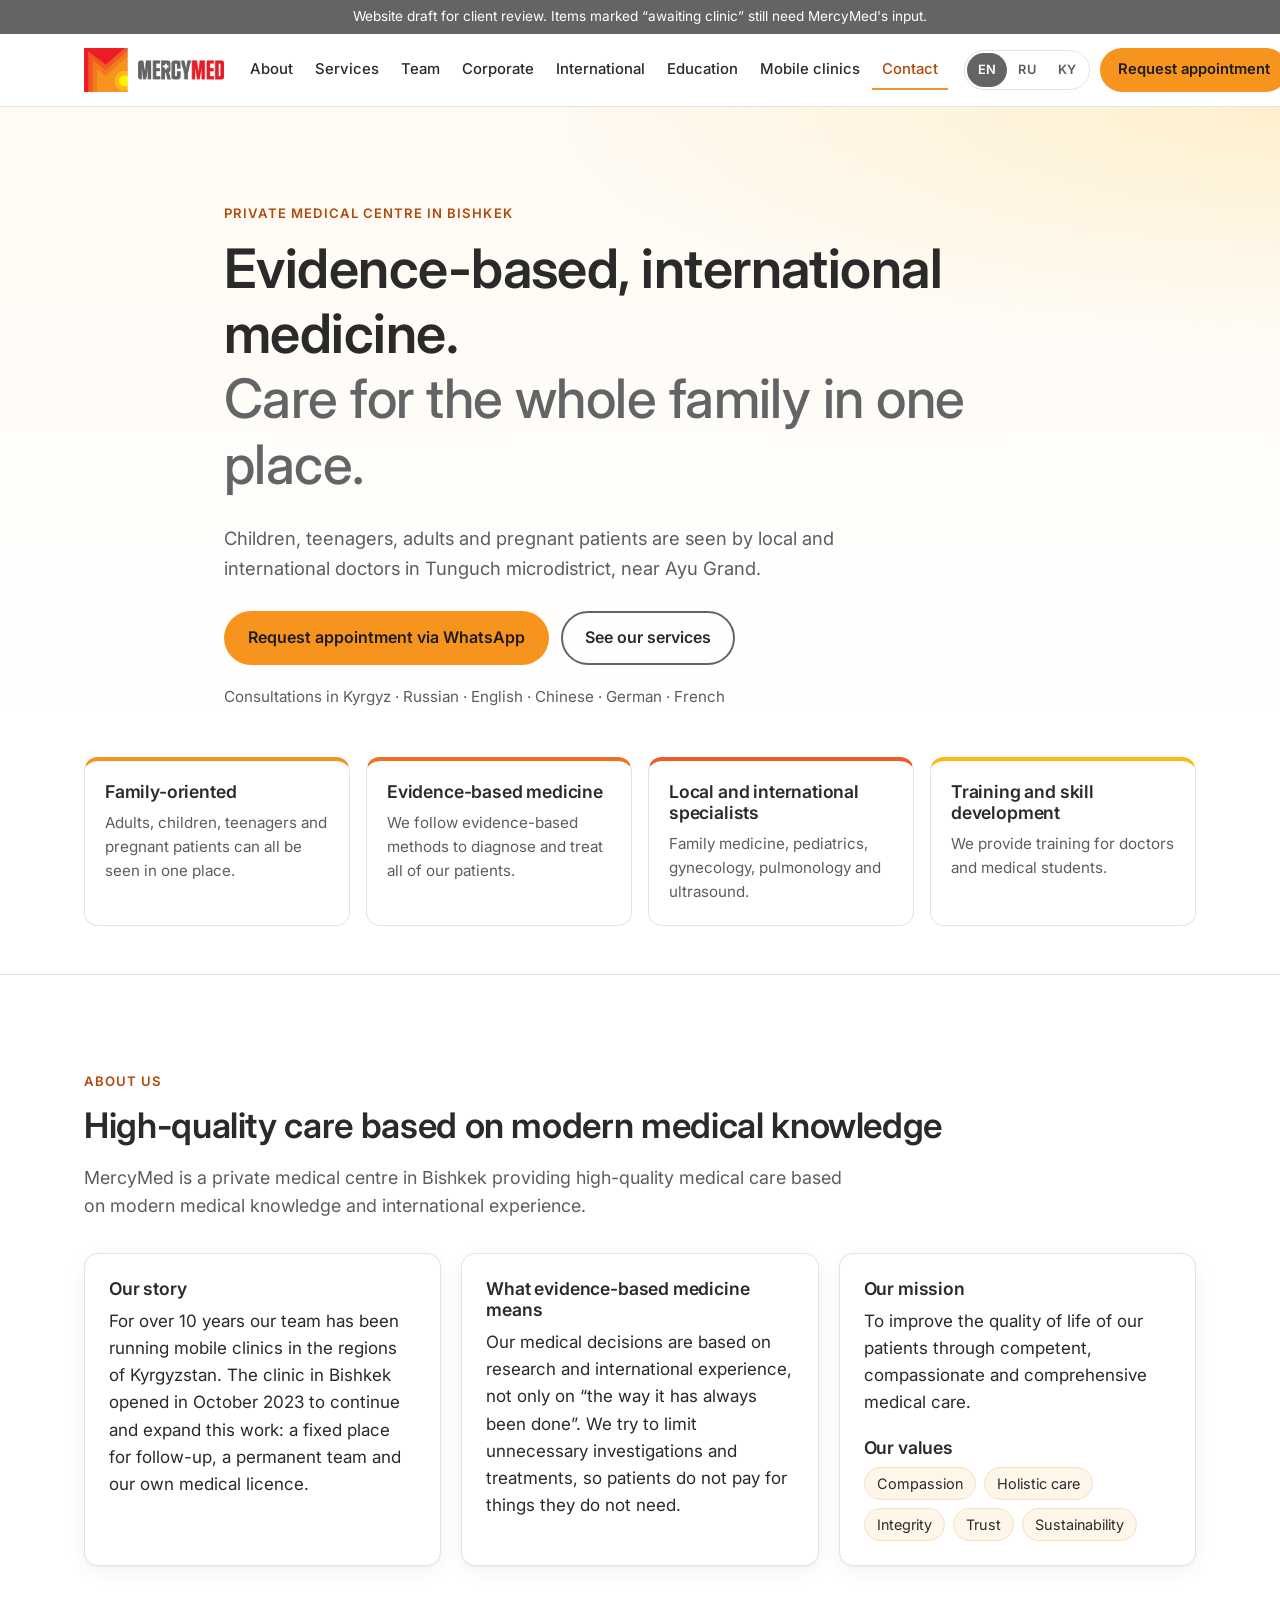
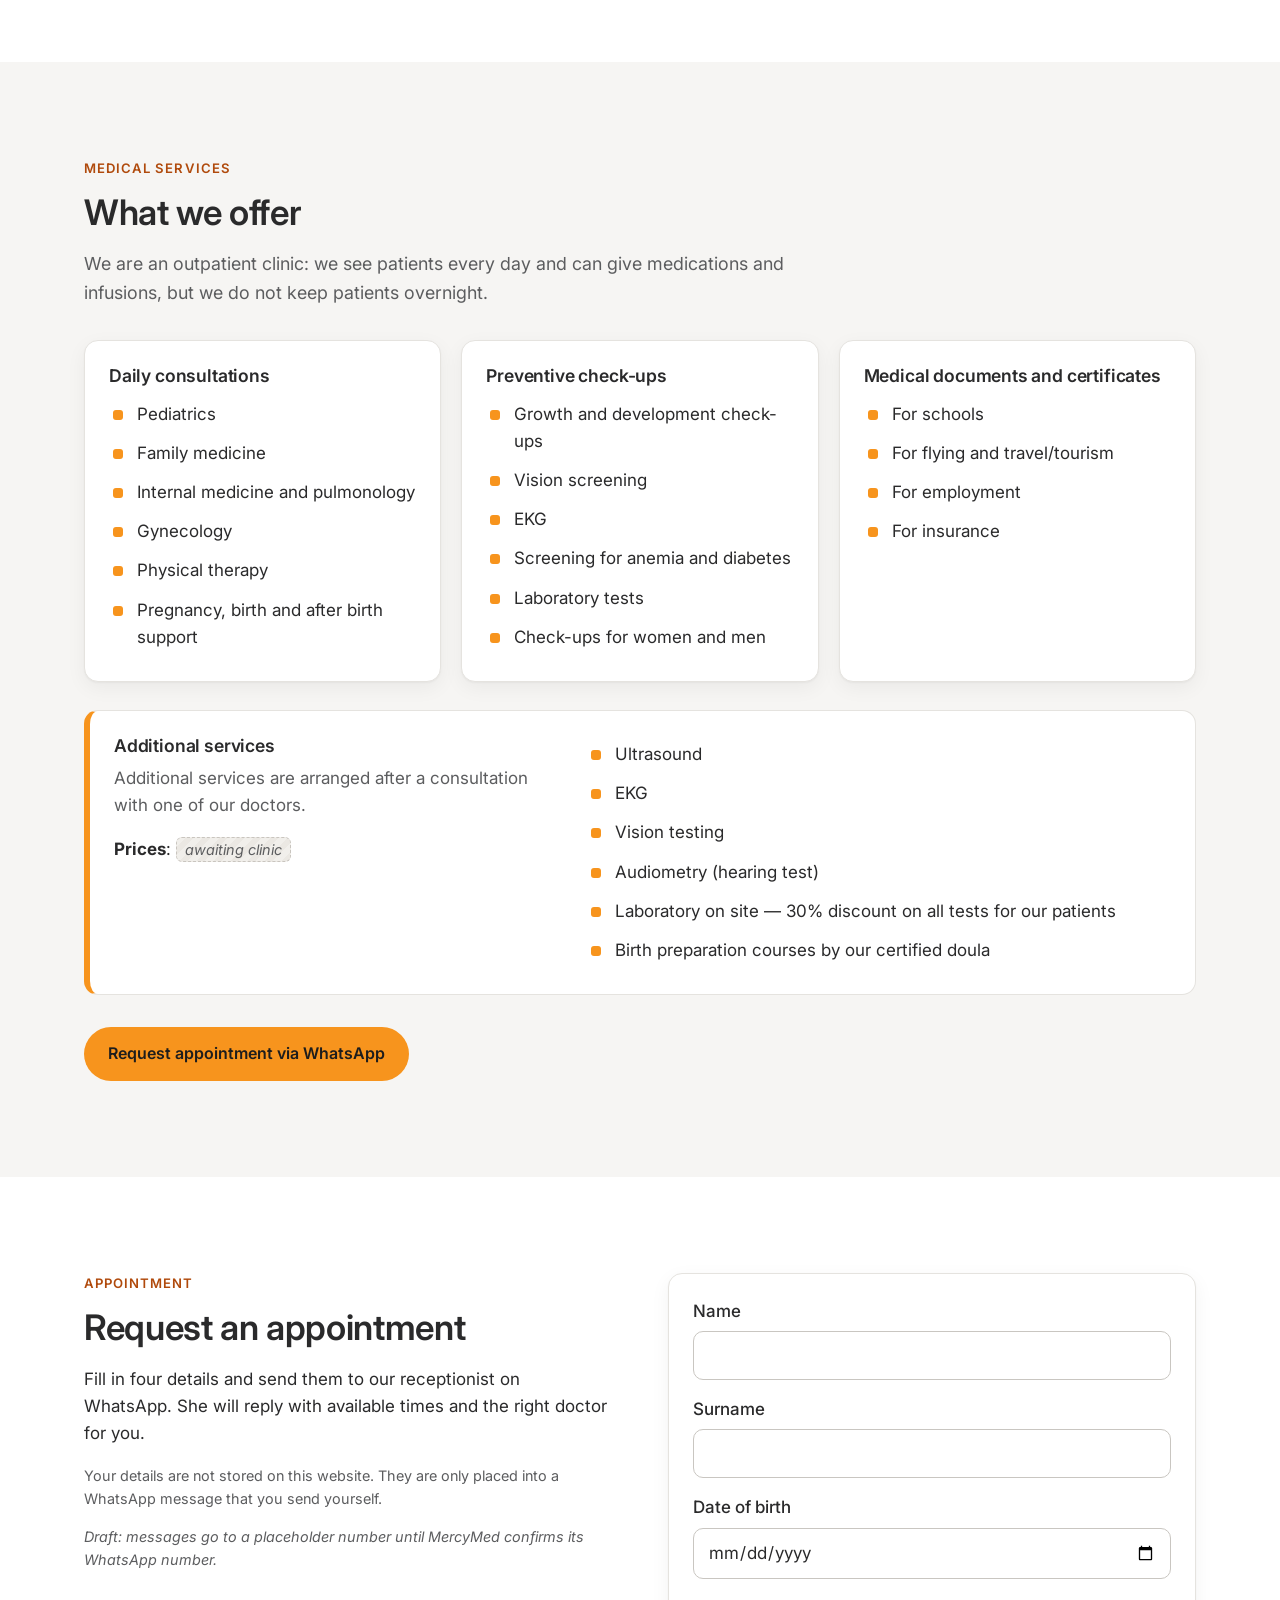
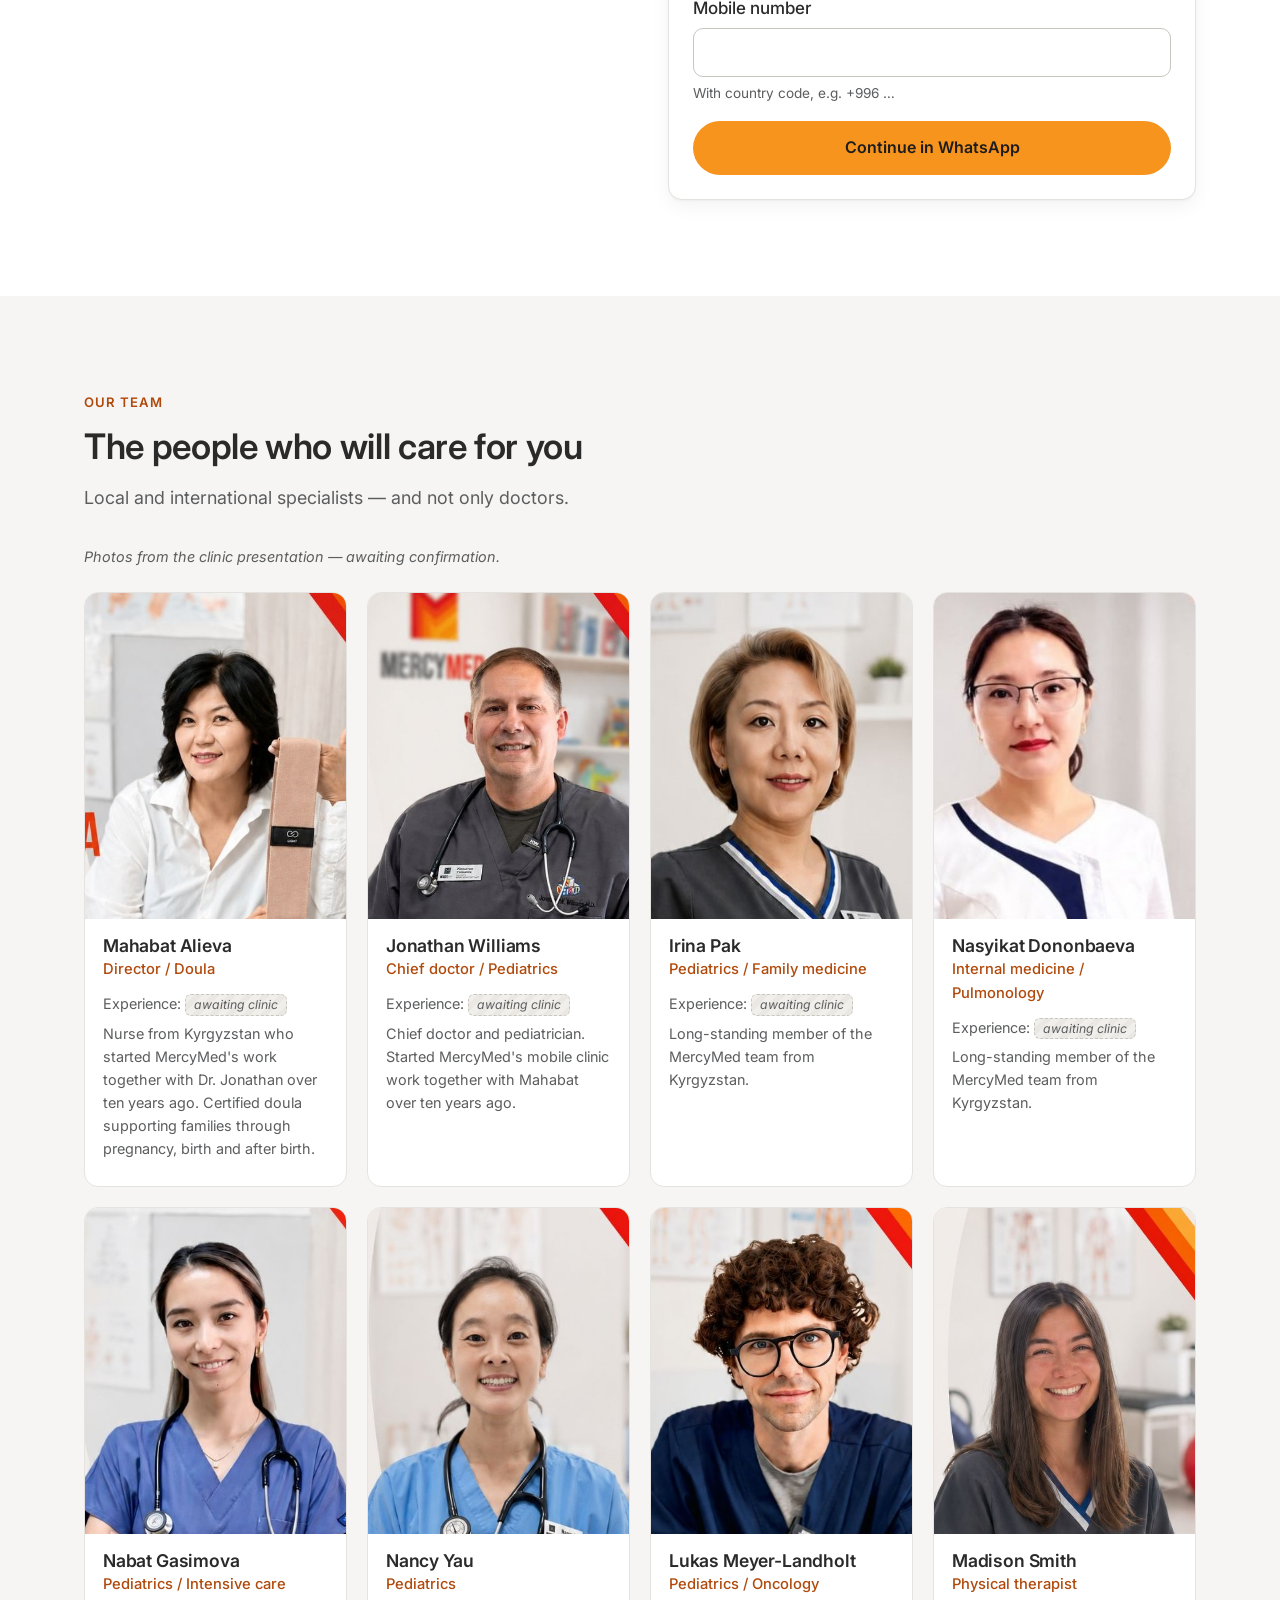
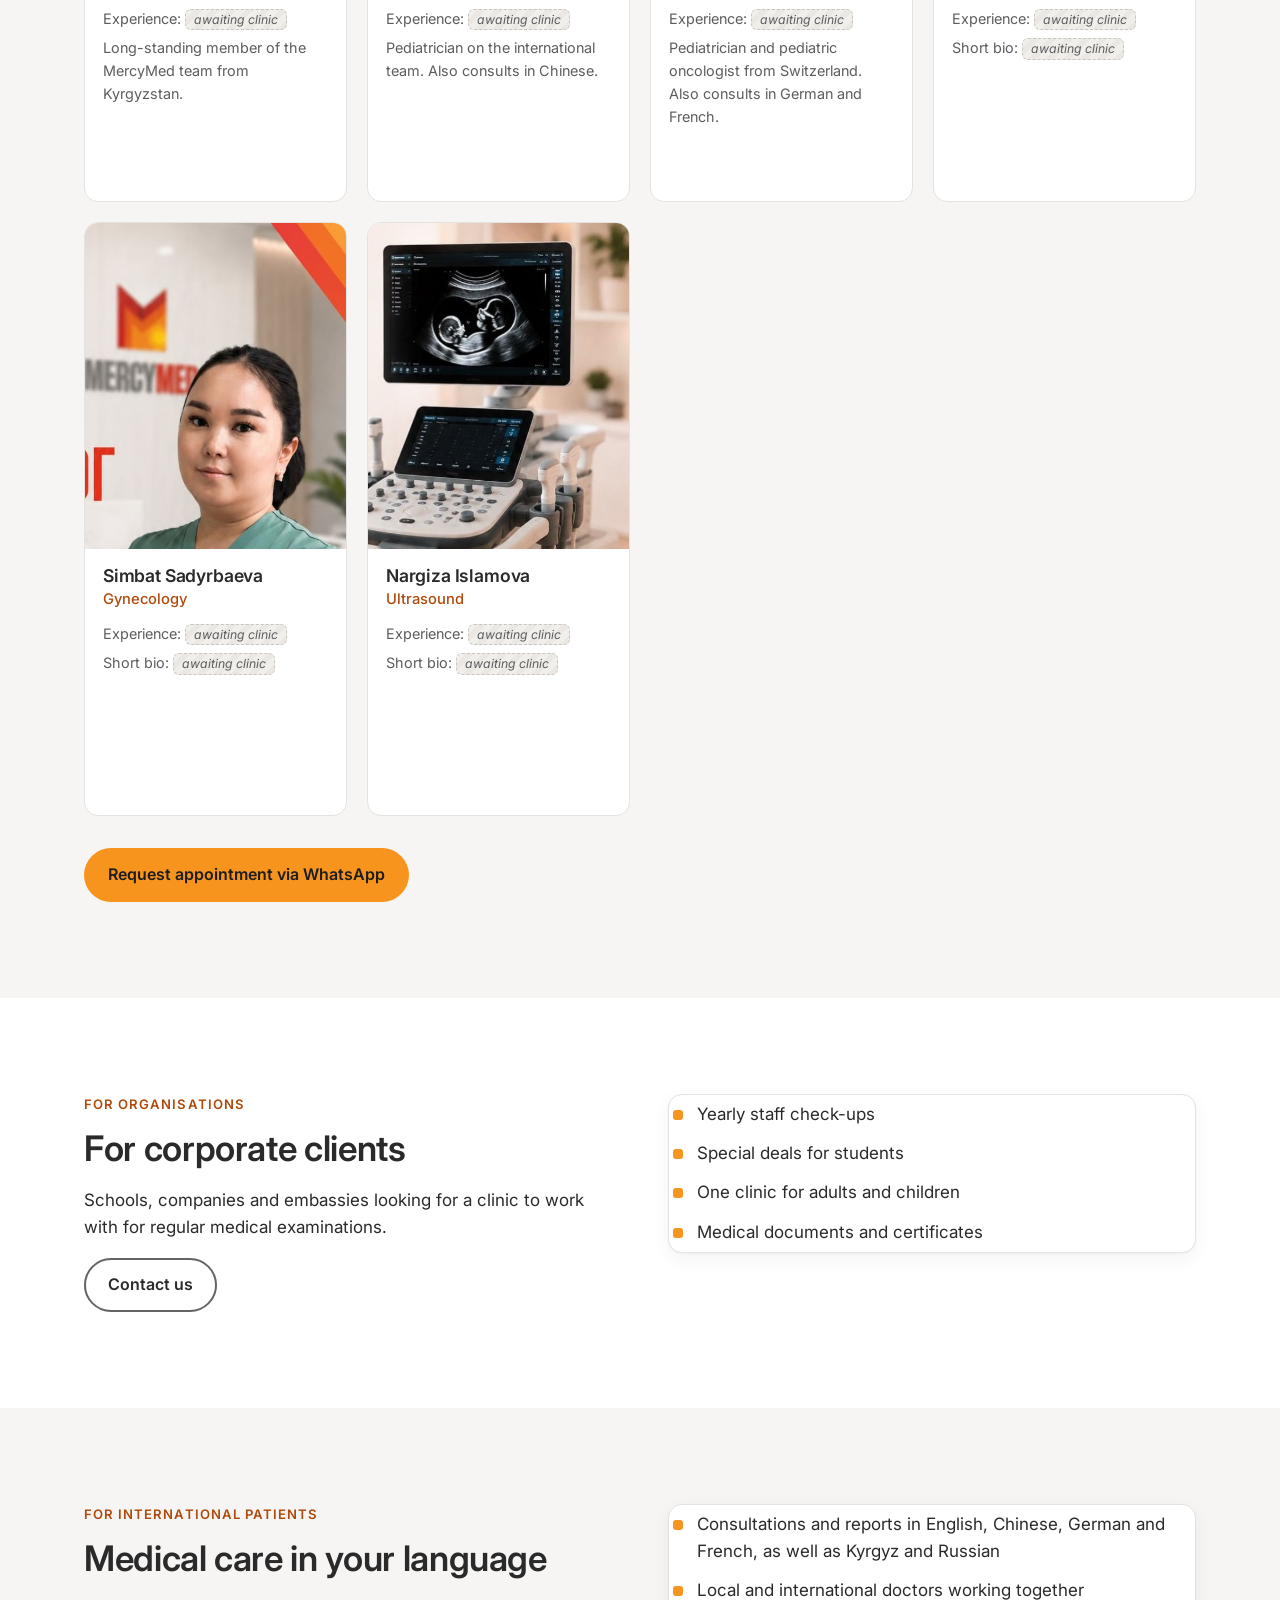
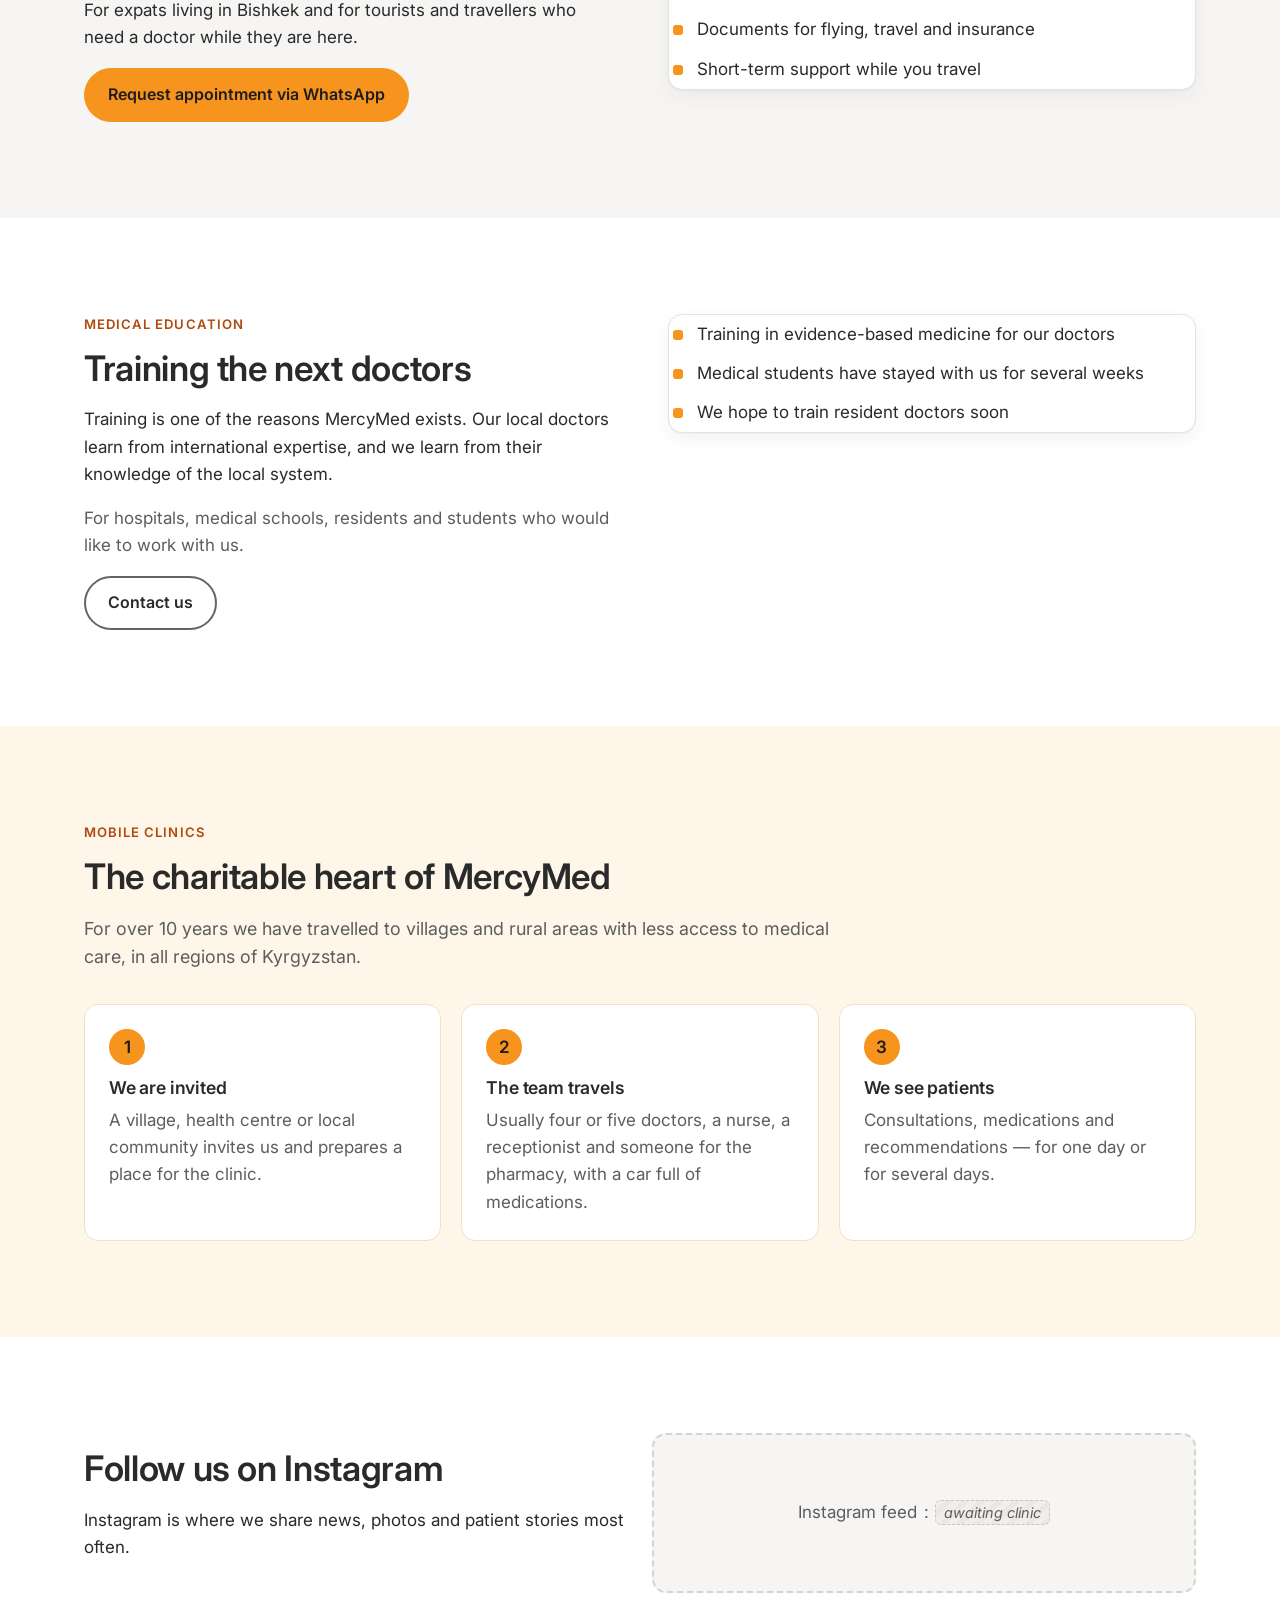
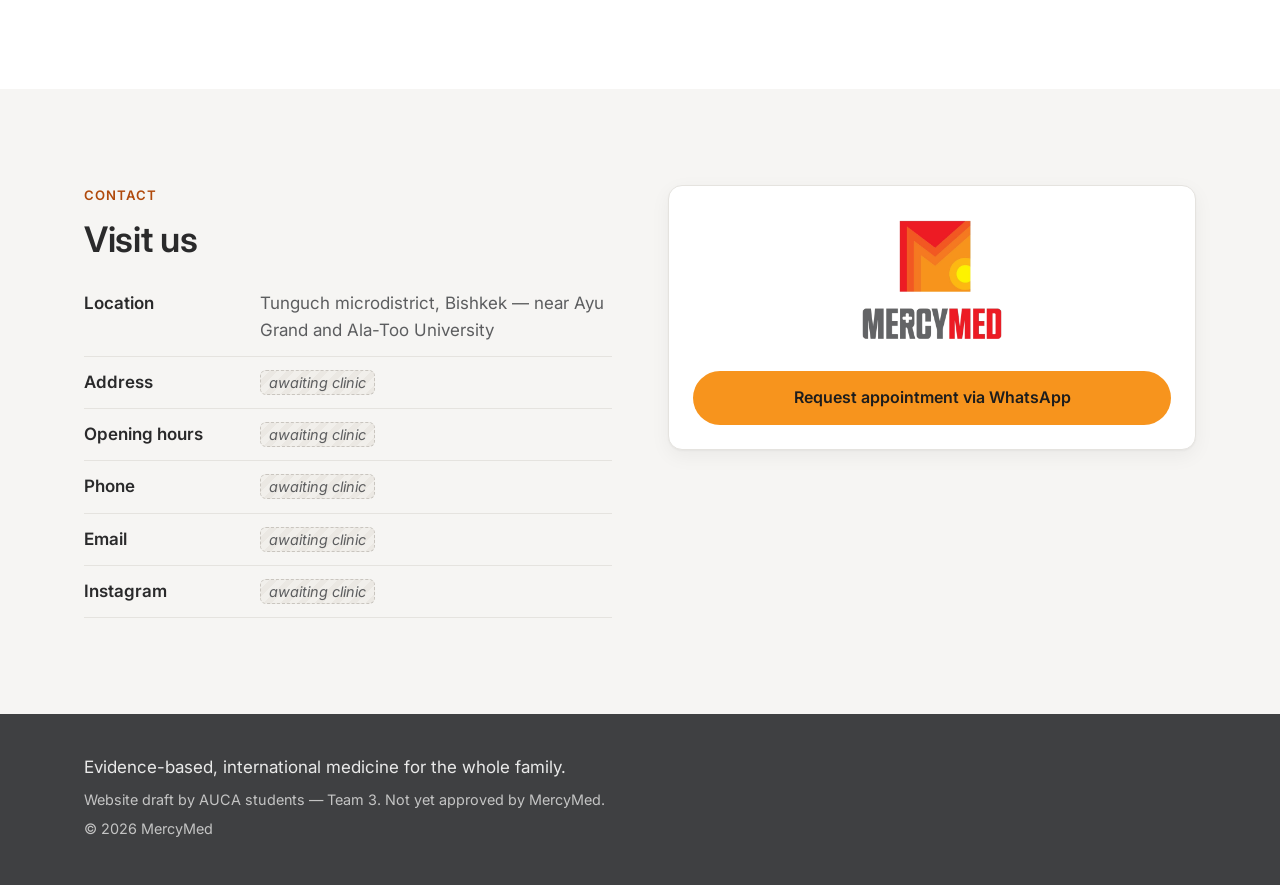
==== hw6/index.html @ a9a9e5a7 "mercymed website v1 Co-Authored-By: Claude Opus 5.5 <noreply@anthropic.com>" ====
<!doctype html>
<html lang="en">
<head>
  <meta charset="utf-8">
  <meta name="viewport" content="width=device-width, initial-scale=1">
  <title>MercyMed — Evidence-based family medicine in Bishkek</title>
  <meta name="description" content="Private medical centre in Bishkek: pediatrics, family medicine, gynecology and more. Local and international doctors, consultations in Kyrgyz, Russian, English, Chinese, German and French.">
  <link rel="icon" href="assets/logo/logo-stacked.png">
  <link rel="preconnect" href="https://fonts.googleapis.com">
  <link rel="preconnect" href="https://fonts.gstatic.com" crossorigin>
  <link href="https://fonts.googleapis.com/css2?family=Inter:wght@300;400;500;600&display=swap" rel="stylesheet">
  <link rel="stylesheet" href="css/styles.css">
</head>
<body>
  <a class="skip-link" href="#main" data-t="ui.skip">Skip to content</a>

  <div class="draft-banner" role="note">
    <span data-t="ui.draftBanner"></span>
    <span class="translation-note" data-t="ui.translationNote"></span>
  </div>

  <header class="site-header">
    <div class="container header-inner">
      <a class="brand" href="#top" aria-label="MercyMed — home">
        <img src="assets/logo/logo-horizontal.png" alt="MercyMed" width="180" height="56">
      </a>

      <nav class="main-nav" id="main-nav" aria-label="Main">
        <ul>
          <li><a href="#about" data-t="nav.about">About</a></li>
          <li><a href="#services" data-t="nav.services">Services</a></li>
          <li><a href="#team" data-t="nav.team">Team</a></li>
          <li><a href="#corporate" data-t="nav.corporate">Corporate</a></li>
          <li><a href="#international" data-t="nav.international">International</a></li>
          <li><a href="#education" data-t="nav.education">Education</a></li>
          <li><a href="#mobile" data-t="nav.mobile">Mobile clinics</a></li>
          <li><a href="#contact" data-t="nav.contact">Contact</a></li>
          <li class="nav-cta"><a class="btn btn-primary btn-block" href="#appointment" data-t="hero.cta">Request appointment via WhatsApp</a></li>
        </ul>
      </nav>

      <div class="header-actions">
        <div class="lang-switch" role="group" data-t-aria="ui.language" aria-label="Language">
          <button type="button" data-lang="en" lang="en">EN</button>
          <button type="button" data-lang="ru" lang="ru">RU</button>
          <button type="button" data-lang="ky" lang="ky">KY</button>
        </div>
        <a class="btn btn-primary btn-small header-cta" href="#appointment" data-t="nav.cta">Request appointment</a>
        <button class="menu-toggle" type="button" aria-controls="main-nav" aria-expanded="false">
          <span class="menu-icon" aria-hidden="true"></span>
          <span class="visually-hidden" data-t="ui.menu">Menu</span>
        </button>
      </div>
    </div>
  </header>

  <main id="main">
    <!-- HERO -->
    <section class="hero" id="top">
      <div class="container hero-inner">
        <p class="eyebrow" data-t="hero.eyebrow"></p>
        <h1>
          <span data-t="hero.title1">Evidence-based, international medicine.</span>
          <span class="hero-accent" data-t="hero.title2">Care for the whole family in one place.</span>
        </h1>
        <p class="hero-text" data-t="hero.text"></p>
        <div class="hero-actions">
          <a class="btn btn-primary" href="#appointment" data-t="hero.cta"></a>
          <a class="btn btn-ghost" href="#services" data-t="hero.secondary"></a>
        </div>
        <p class="hero-langs"><span data-t="hero.langsLabel"></span> <span data-list="hero.langs" data-join=" · "></span></p>
      </div>
      <div class="container">
        <ul class="highlights" data-render="highlights"></ul>
      </div>
    </section>

    <!-- ABOUT -->
    <section class="section" id="about">
      <div class="container">
        <p class="kicker" data-t="about.kicker"></p>
        <h2 data-t="about.title"></h2>
        <p class="lead" data-t="about.lead"></p>
        <div class="grid-3">
          <article class="card">
            <h3 data-t="about.historyTitle"></h3>
            <p data-t="about.history"></p>
          </article>
          <article class="card">
            <h3 data-t="about.ebmTitle"></h3>
            <p data-t="about.ebm"></p>
          </article>
          <article class="card">
            <h3 data-t="about.missionTitle"></h3>
            <p data-t="about.mission"></p>
            <h3 class="mt" data-t="about.valuesTitle"></h3>
            <ul class="tags" data-list="about.values"></ul>
          </article>
        </div>
      </div>
    </section>

    <!-- SERVICES -->
    <section class="section section-tint" id="services">
      <div class="container">
        <p class="kicker" data-t="services.kicker"></p>
        <h2 data-t="services.title"></h2>
        <p class="lead" data-t="services.intro"></p>
        <div class="grid-3" data-render="serviceGroups"></div>

        <div class="extra">
          <div>
            <h3 data-t="services.extraTitle"></h3>
            <p class="muted" data-t="services.extraNote"></p>
            <p class="prices"><strong data-t="services.pricesLabel"></strong>: <span data-setting="prices"></span></p>
          </div>
          <ul class="checklist" data-list="services.extra"></ul>
        </div>
        <p class="section-cta"><a class="btn btn-primary" href="#appointment" data-t="hero.cta"></a></p>
      </div>
    </section>

    <!-- APPOINTMENT -->
    <section class="section" id="appointment">
      <div class="container appointment">
        <div class="appointment-copy">
          <p class="kicker" data-t="appointment.kicker"></p>
          <h2 data-t="appointment.title"></h2>
          <p data-t="appointment.text"></p>
          <p class="muted small" data-t="appointment.privacy"></p>
          <p class="placeholder-note small" data-t="appointment.placeholderNote" data-if-setting="whatsappIsPlaceholder"></p>
        </div>
        <form class="appointment-form card" id="appointment-form" novalidate>
          <div class="field">
            <label for="f-first" data-t="appointment.firstName">Name</label>
            <input id="f-first" name="firstName" type="text" autocomplete="given-name" required aria-describedby="e-first">
            <p class="error" id="e-first" aria-live="polite"></p>
          </div>
          <div class="field">
            <label for="f-last" data-t="appointment.lastName">Surname</label>
            <input id="f-last" name="lastName" type="text" autocomplete="family-name" required aria-describedby="e-last">
            <p class="error" id="e-last" aria-live="polite"></p>
          </div>
          <div class="field">
            <label for="f-dob" data-t="appointment.dob">Date of birth</label>
            <input id="f-dob" name="dob" type="date" autocomplete="bday" required aria-describedby="e-dob">
            <p class="error" id="e-dob" aria-live="polite"></p>
          </div>
          <div class="field">
            <label for="f-phone" data-t="appointment.phone">Mobile number</label>
            <input id="f-phone" name="phone" type="tel" autocomplete="tel" inputmode="tel" required aria-describedby="h-phone e-phone">
            <p class="hint" id="h-phone" data-t="appointment.phoneHint"></p>
            <p class="error" id="e-phone" aria-live="polite"></p>
          </div>
          <button class="btn btn-primary btn-block" type="submit" data-t="appointment.submit">Continue in WhatsApp</button>
        </form>
      </div>
    </section>

    <!-- TEAM -->
    <section class="section section-tint" id="team">
      <div class="container">
        <p class="kicker" data-t="team.kicker"></p>
        <h2 data-t="team.title"></h2>
        <p class="lead" data-t="team.text"></p>
        <p class="placeholder-note small" data-t="team.photoNote"></p>
        <ul class="team-grid" data-render="team"></ul>
        <p class="section-cta"><a class="btn btn-primary" href="#appointment" data-t="hero.cta"></a></p>
      </div>
    </section>

    <!-- CORPORATE + INTERNATIONAL -->
    <section class="section" id="corporate">
      <div class="container split">
        <div>
          <p class="kicker" data-t="corporate.kicker"></p>
          <h2 data-t="corporate.title"></h2>
          <p data-t="corporate.text"></p>
          <a class="btn btn-ghost" href="#contact" data-t="corporate.cta"></a>
        </div>
        <ul class="checklist card" data-list="corporate.items"></ul>
      </div>
    </section>

    <section class="section section-tint" id="international">
      <div class="container split">
        <div>
          <p class="kicker" data-t="international.kicker"></p>
          <h2 data-t="international.title"></h2>
          <p data-t="international.text"></p>
          <a class="btn btn-primary" href="#appointment" data-t="international.cta"></a>
        </div>
        <ul class="checklist card" data-list="international.items"></ul>
      </div>
    </section>

    <!-- EDUCATION -->
    <section class="section" id="education">
      <div class="container split">
        <div>
          <p class="kicker" data-t="education.kicker"></p>
          <h2 data-t="education.title"></h2>
          <p data-t="education.text"></p>
          <p class="muted" data-t="education.audience"></p>
          <a class="btn btn-ghost" href="#contact" data-t="education.cta"></a>
        </div>
        <ul class="checklist card" data-list="education.items"></ul>
      </div>
    </section>

    <!-- MOBILE CLINICS -->
    <section class="section section-warm" id="mobile">
      <div class="container">
        <p class="kicker" data-t="mobile.kicker"></p>
        <h2 data-t="mobile.title"></h2>
        <p class="lead" data-t="mobile.text"></p>
        <ol class="steps" data-render="mobileSteps"></ol>
      </div>
    </section>

    <!-- INSTAGRAM -->
    <section class="section" id="instagram">
      <div class="container insta">
        <div>
          <h2 data-t="instagram.title"></h2>
          <p data-t="instagram.text"></p>
        </div>
        <div class="insta-placeholder" role="note">
          <span data-t="instagram.feedPending"></span>: <span class="pending" data-t="ui.pending"></span>
        </div>
      </div>
    </section>

    <!-- CONTACT -->
    <section class="section section-tint" id="contact">
      <div class="container split">
        <div>
          <p class="kicker" data-t="contact.kicker"></p>
          <h2 data-t="contact.title"></h2>
          <dl class="contact-list">
            <div><dt data-t="contact.location"></dt><dd data-t="contact.locationValue"></dd></div>
            <div><dt data-t="contact.address"></dt><dd data-setting="address"></dd></div>
            <div><dt data-t="contact.hours"></dt><dd data-setting="openingHours"></dd></div>
            <div><dt data-t="contact.phone"></dt><dd data-setting="phone"></dd></div>
            <div><dt data-t="contact.email"></dt><dd data-setting="email"></dd></div>
            <div><dt data-t="contact.instagram"></dt><dd data-setting="instagramUrl" data-link="true"></dd></div>
          </dl>
        </div>
        <div class="contact-cta card">
          <img src="assets/logo/logo-stacked.png" alt="" width="160" height="140" class="contact-logo">
          <a class="btn btn-primary btn-block" href="#appointment" data-t="contact.cta"></a>
        </div>
      </div>
    </section>
  </main>

  <footer class="site-footer">
    <div class="container footer-inner">
      <p data-t="footer.tagline"></p>
      <p class="small" data-t="footer.note"></p>
      <p class="small">© <span id="year"></span> MercyMed</p>
    </div>
  </footer>

  <script src="js/content.js"></script>
  <script src="js/app.js"></script>
</body>
</html>
---- hw6/css/styles.css ----
/* MercyMed — website draft
   Colours come from the MercyMed logo guide (CMYK values converted to screen colours). */
:root {
  --yellow: #fff200;
  --orange-1: #fdb913;
  --orange-2: #f7941d;   /* main brand colour (yellow-orange) */
  --orange-3: #f37021;
  --orange-4: #f15a22;
  --red: #ed1c24;
  --grey: #636466;       /* secondary colour (logo grey) */

  --text: #2a2a2b;
  --muted: #5c5d5f;
  --accent-text: #b04a0c; /* darker orange, readable on white */
  --bg: #ffffff;
  --tint: #f6f5f3;
  --warm: #fff6ea;
  --line: #e5e3df;

  --radius: 14px;
  --shadow: 0 1px 2px rgba(0,0,0,.04), 0 6px 20px rgba(0,0,0,.05);
  --font: "Inter", system-ui, -apple-system, "Segoe UI", Roboto, sans-serif;
  --header-h: 72px;
}

*, *::before, *::after { box-sizing: border-box; }
html { scroll-behavior: smooth; scroll-padding-top: calc(var(--header-h) + 12px); }
@media (prefers-reduced-motion: reduce) { html { scroll-behavior: auto; } }

body {
  margin: 0;
  font-family: var(--font);
  font-weight: 400;
  font-size: 17px;
  line-height: 1.6;
  color: var(--text);
  background: var(--bg);
  -webkit-font-smoothing: antialiased;
}
img { max-width: 100%; display: block; }
h1, h2, h3 { line-height: 1.2; margin: 0 0 .5em; letter-spacing: -0.01em; }
h1 { font-weight: 600; font-size: clamp(2rem, 4.6vw, 3.4rem); }
h2 { font-weight: 600; font-size: clamp(1.6rem, 3vw, 2.2rem); }
h3 { font-weight: 600; font-size: 1.1rem; }
p { margin: 0 0 1em; }
a { color: var(--accent-text); }
[hidden] { display: none !important; }

.container { width: 100%; max-width: 1160px; margin: 0 auto; padding: 0 16px; }
@media (min-width: 640px) { .container { padding: 0 24px; } }

.visually-hidden { position: absolute; width: 1px; height: 1px; overflow: hidden; clip: rect(0 0 0 0); white-space: nowrap; }
.skip-link { position: absolute; left: 8px; top: -60px; background: var(--text); color: #fff; padding: 8px 14px; border-radius: 8px; z-index: 100; }
.skip-link:focus { top: 8px; }

:focus-visible { outline: 3px solid var(--orange-3); outline-offset: 2px; border-radius: 4px; }

.small { font-size: .9rem; }
.muted { color: var(--muted); }
.mt { margin-top: 1.25rem; }

/* ---------- draft banner and placeholders ---------- */
.draft-banner {
  background: var(--grey);
  color: #fff;
  font-size: .85rem;
  text-align: center;
  padding: 6px 16px;
}
.translation-note { display: block; font-weight: 500; color: var(--yellow); }
.pending {
  display: inline-block;
  font-size: .85em;
  font-style: italic;
  color: var(--muted);
  background: repeating-linear-gradient(135deg, #f1efeb, #f1efeb 6px, #ebe8e3 6px, #ebe8e3 12px);
  border: 1px dashed #c9c5bf;
  border-radius: 6px;
  padding: 0 8px;
}
.placeholder-note { color: var(--muted); font-style: italic; }

/* ---------- buttons ---------- */
.btn {
  display: inline-flex; align-items: center; justify-content: center;
  gap: .5em;
  min-height: 48px;
  padding: 12px 22px;
  border-radius: 999px;
  border: 2px solid transparent;
  font: inherit; font-weight: 600; font-size: 1rem;
  text-decoration: none;
  cursor: pointer;
  transition: background-color .15s, border-color .15s, color .15s;
}
.btn-primary { background: var(--orange-2); color: #1d1d1d; }
.btn-primary:hover { background: var(--orange-1); }
.btn-ghost { background: transparent; color: var(--text); border-color: var(--grey); }
.btn-ghost:hover { border-color: var(--orange-3); color: var(--accent-text); }
.btn-small { min-height: 40px; padding: 8px 16px; font-size: .92rem; white-space: nowrap; }
.btn-block { width: 100%; }

/* ---------- header ---------- */
.site-header {
  position: sticky; top: 0; z-index: 50;
  background: rgba(255,255,255,.96);
  backdrop-filter: saturate(1.2) blur(6px);
  border-bottom: 1px solid var(--line);
}
.header-inner { display: flex; align-items: center; gap: 16px; min-height: var(--header-h); }
.brand { flex-shrink: 0; }
.brand img { height: 44px; width: auto; }
@media (min-width: 1200px) and (max-width: 1320px) { .main-nav a { padding: 8px 7px; font-size: .9rem; } }
.main-nav ul { list-style: none; margin: 0; padding: 0; display: flex; gap: 2px; }
.main-nav a {
  display: block; padding: 8px 10px; border-radius: 8px;
  color: var(--text); text-decoration: none; font-size: .93rem; font-weight: 500; white-space: nowrap;
}
.main-nav a:hover { background: var(--tint); }
.main-nav a[aria-current="true"] { color: var(--accent-text); box-shadow: inset 0 -2px 0 var(--orange-2); border-radius: 0; }
.nav-cta { display: none; }
@media (max-width: 560px) {
  .nav-cta { display: block; padding-top: 12px; }
  .main-nav .nav-cta a { border-bottom: 0; border-radius: 999px; padding: 12px 22px; }
}
.header-actions { margin-left: auto; display: flex; align-items: center; gap: 10px; }

.lang-switch { display: flex; border: 1px solid var(--line); border-radius: 999px; padding: 2px; }
.lang-switch button {
  font: inherit; font-size: .8rem; font-weight: 600; letter-spacing: .04em;
  border: 0; background: none; color: var(--muted);
  min-width: 40px; min-height: 34px; border-radius: 999px; cursor: pointer;
}
.lang-switch button[aria-pressed="true"] { background: var(--grey); color: #fff; }

.menu-toggle { display: none; width: 44px; height: 44px; border: 1px solid var(--line); border-radius: 10px; background: #fff; cursor: pointer; }
.menu-icon, .menu-icon::before, .menu-icon::after {
  display: block; width: 20px; height: 2px; background: var(--text); margin: 0 auto; position: relative; content: ""; transition: transform .2s;
}
.menu-icon::before { position: absolute; top: -6px; }
.menu-icon::after { position: absolute; top: 6px; }
.menu-toggle[aria-expanded="true"] .menu-icon { background: transparent; }
.menu-toggle[aria-expanded="true"] .menu-icon::before { transform: translateY(6px) rotate(45deg); }
.menu-toggle[aria-expanded="true"] .menu-icon::after { transform: translateY(-6px) rotate(-45deg); }

@media (max-width: 1199px) {
  .menu-toggle { display: block; }
  .main-nav {
    position: absolute; left: 0; right: 0; top: 100%;
    background: #fff; border-bottom: 1px solid var(--line); box-shadow: var(--shadow);
    display: none;
  }
  .main-nav.open { display: block; }
  .main-nav ul { flex-direction: column; padding: 8px 16px 16px; }
  .main-nav a { padding: 12px 8px; font-size: 1rem; border-bottom: 1px solid var(--line); border-radius: 0; }
  .main-nav a[aria-current="true"] { box-shadow: none; }
}
@media (max-width: 560px) {
  :root { --header-h: 64px; }
  .header-cta { display: none; }
  .brand img { height: 36px; }
  .header-inner { gap: 8px; }
  .header-actions { gap: 6px; }
  .lang-switch button { min-width: 34px; }
}

/* ---------- hero ---------- */
.hero {
  padding: clamp(48px, 8vw, 96px) 0 48px;
  background:
    radial-gradient(1200px 400px at 100% 0%, rgba(253,185,19,.16), transparent 60%),
    linear-gradient(180deg, #fffaf2 0%, #fff 70%);
  border-bottom: 1px solid var(--line);
}
.hero-inner { max-width: 880px; }
.eyebrow, .kicker {
  font-size: .82rem; font-weight: 600; letter-spacing: .08em; text-transform: uppercase;
  color: var(--accent-text); margin-bottom: .75rem;
}
.hero h1 span { display: block; }
.hero-accent { color: var(--grey); font-weight: 500; }
.hero-text { font-size: 1.15rem; color: var(--muted); max-width: 640px; }
.hero-actions { display: flex; flex-wrap: wrap; gap: 12px; margin: 28px 0 20px; }
.hero-langs { font-size: .95rem; color: var(--muted); }

.highlights {
  list-style: none; padding: 0; margin: 48px 0 0;
  display: grid; gap: 16px; grid-template-columns: repeat(auto-fit, minmax(230px, 1fr));
}
.highlight {
  background: #fff; border: 1px solid var(--line); border-radius: var(--radius);
  padding: 20px; border-top: 4px solid var(--orange-2);
}
.highlight:nth-child(2) { border-top-color: var(--orange-3); }
.highlight:nth-child(3) { border-top-color: var(--orange-4); }
.highlight:nth-child(4) { border-top-color: var(--orange-1); }
.highlight p { margin: 0; color: var(--muted); font-size: .95rem; }

/* ---------- sections ---------- */
.section { padding: clamp(56px, 8vw, 96px) 0; }
.section-tint { background: var(--tint); }
.section-warm { background: var(--warm); }
.lead { font-size: 1.12rem; color: var(--muted); max-width: 760px; margin-bottom: 2rem; }
.section-cta { margin: 32px 0 0; }

.card {
  background: #fff; border: 1px solid var(--line); border-radius: var(--radius);
  padding: 24px; box-shadow: var(--shadow);
}
.card p:last-child { margin-bottom: 0; }
.grid-3 { display: grid; gap: 20px; grid-template-columns: repeat(auto-fit, minmax(270px, 1fr)); }

.checklist { list-style: none; padding: 0; margin: 0; }
.checklist li { position: relative; padding: 6px 0 6px 28px; }
.checklist li::before {
  content: ""; position: absolute; left: 4px; top: 15px;
  width: 10px; height: 10px; border-radius: 3px; background: var(--orange-2);
}
.tags { list-style: none; padding: 0; margin: 0; display: flex; flex-wrap: wrap; gap: 8px; }
.tags li { background: var(--warm); border: 1px solid #f6dfbf; border-radius: 999px; padding: 4px 12px; font-size: .9rem; }

.extra {
  margin-top: 28px; display: grid; gap: 24px; grid-template-columns: 1fr;
  background: #fff; border: 1px solid var(--line); border-left: 6px solid var(--orange-2);
  border-radius: var(--radius); padding: 24px;
}
@media (min-width: 800px) { .extra { grid-template-columns: 1fr 1.3fr; } }
.prices { margin: 0; }

.split { display: grid; gap: 32px; align-items: start; }
@media (min-width: 860px) { .split { grid-template-columns: 1fr 1fr; gap: 56px; } }

/* ---------- appointment ---------- */
.appointment { display: grid; gap: 32px; align-items: start; }
@media (min-width: 860px) { .appointment { grid-template-columns: 1fr 1fr; gap: 56px; } }
.field { margin-bottom: 16px; }
.field label { display: block; font-weight: 500; margin-bottom: 6px; }
.field input {
  width: 100%; min-height: 48px; padding: 10px 14px;
  font: inherit; color: var(--text);
  border: 1px solid #c9c6c1; border-radius: 10px; background: #fff;
}
.field input:focus-visible { outline: 3px solid var(--orange-2); outline-offset: 0; border-color: var(--orange-3); }
.field input[aria-invalid="true"] { border-color: var(--red); }
.hint { font-size: .85rem; color: var(--muted); margin: 6px 0 0; }
.error { font-size: .88rem; color: #b3141b; margin: 6px 0 0; min-height: 0; }
.error:empty { display: none; }

/* ---------- team ---------- */
.team-grid {
  list-style: none; padding: 0; margin: 24px 0 0;
  display: grid; gap: 20px; grid-template-columns: repeat(auto-fill, minmax(220px, 1fr));
  grid-auto-rows: 1fr; /* every card the same height, across all rows */
}
.member { background: #fff; border: 1px solid var(--line); border-radius: var(--radius); overflow: hidden; display: flex; flex-direction: column; height: 100%; }
.member-photo { aspect-ratio: 4 / 5; background: var(--tint); flex: none; overflow: hidden; }
.member-body { flex: 1; }
.member-photo img { width: 100%; height: 100%; object-fit: cover; object-position: 50% 20%; }
.member-photo.no-photo { display: flex; align-items: center; justify-content: center; color: var(--muted); font-size: .9rem; text-align: center; padding: 16px; }
.member-body { padding: 16px 18px 20px; }
.member-body h3 { margin-bottom: 2px; }
.role { color: var(--accent-text); font-weight: 500; font-size: .92rem; margin-bottom: 10px; }
.meta, .bio { font-size: .9rem; color: var(--muted); margin-bottom: 6px; }

/* ---------- mobile clinics ---------- */
.steps { list-style: none; padding: 0; margin: 0; counter-reset: step; display: grid; gap: 20px; grid-template-columns: repeat(auto-fit, minmax(250px, 1fr)); }
.step { counter-increment: step; background: #fff; border-radius: var(--radius); padding: 24px; border: 1px solid #f3dfc4; }
.step::before {
  content: counter(step);
  display: inline-flex; align-items: center; justify-content: center;
  width: 36px; height: 36px; border-radius: 50%;
  background: var(--orange-2); color: #1d1d1d; font-weight: 600; margin-bottom: 12px;
}
.step p { margin: 0; color: var(--muted); }

/* ---------- instagram ---------- */
.insta { display: grid; gap: 24px; align-items: center; }
@media (min-width: 860px) { .insta { grid-template-columns: 1fr 1fr; } }
.insta-placeholder {
  min-height: 160px; border: 2px dashed #d6d2cc; border-radius: var(--radius);
  display: flex; align-items: center; justify-content: center; gap: .4em; flex-wrap: wrap;
  color: var(--muted); padding: 24px; text-align: center; background: var(--tint);
}

/* ---------- contact ---------- */
.contact-list { margin: 0; }
.contact-list > div { display: grid; grid-template-columns: 1fr; gap: 2px; padding: 12px 0; border-bottom: 1px solid var(--line); }
@media (min-width: 560px) { .contact-list > div { grid-template-columns: 160px 1fr; gap: 16px; } }
.contact-list dt { font-weight: 600; }
.contact-list dd { margin: 0; color: var(--muted); }
.contact-cta { display: flex; flex-direction: column; align-items: center; gap: 20px; }
.contact-logo { width: 160px; height: auto; mix-blend-mode: multiply; }

/* ---------- footer ---------- */
.site-footer { background: #3f4042; color: #e9e9e9; padding: 40px 0; }
.site-footer p { margin: 0 0 .4em; }
.site-footer .small { color: #c4c4c4; }
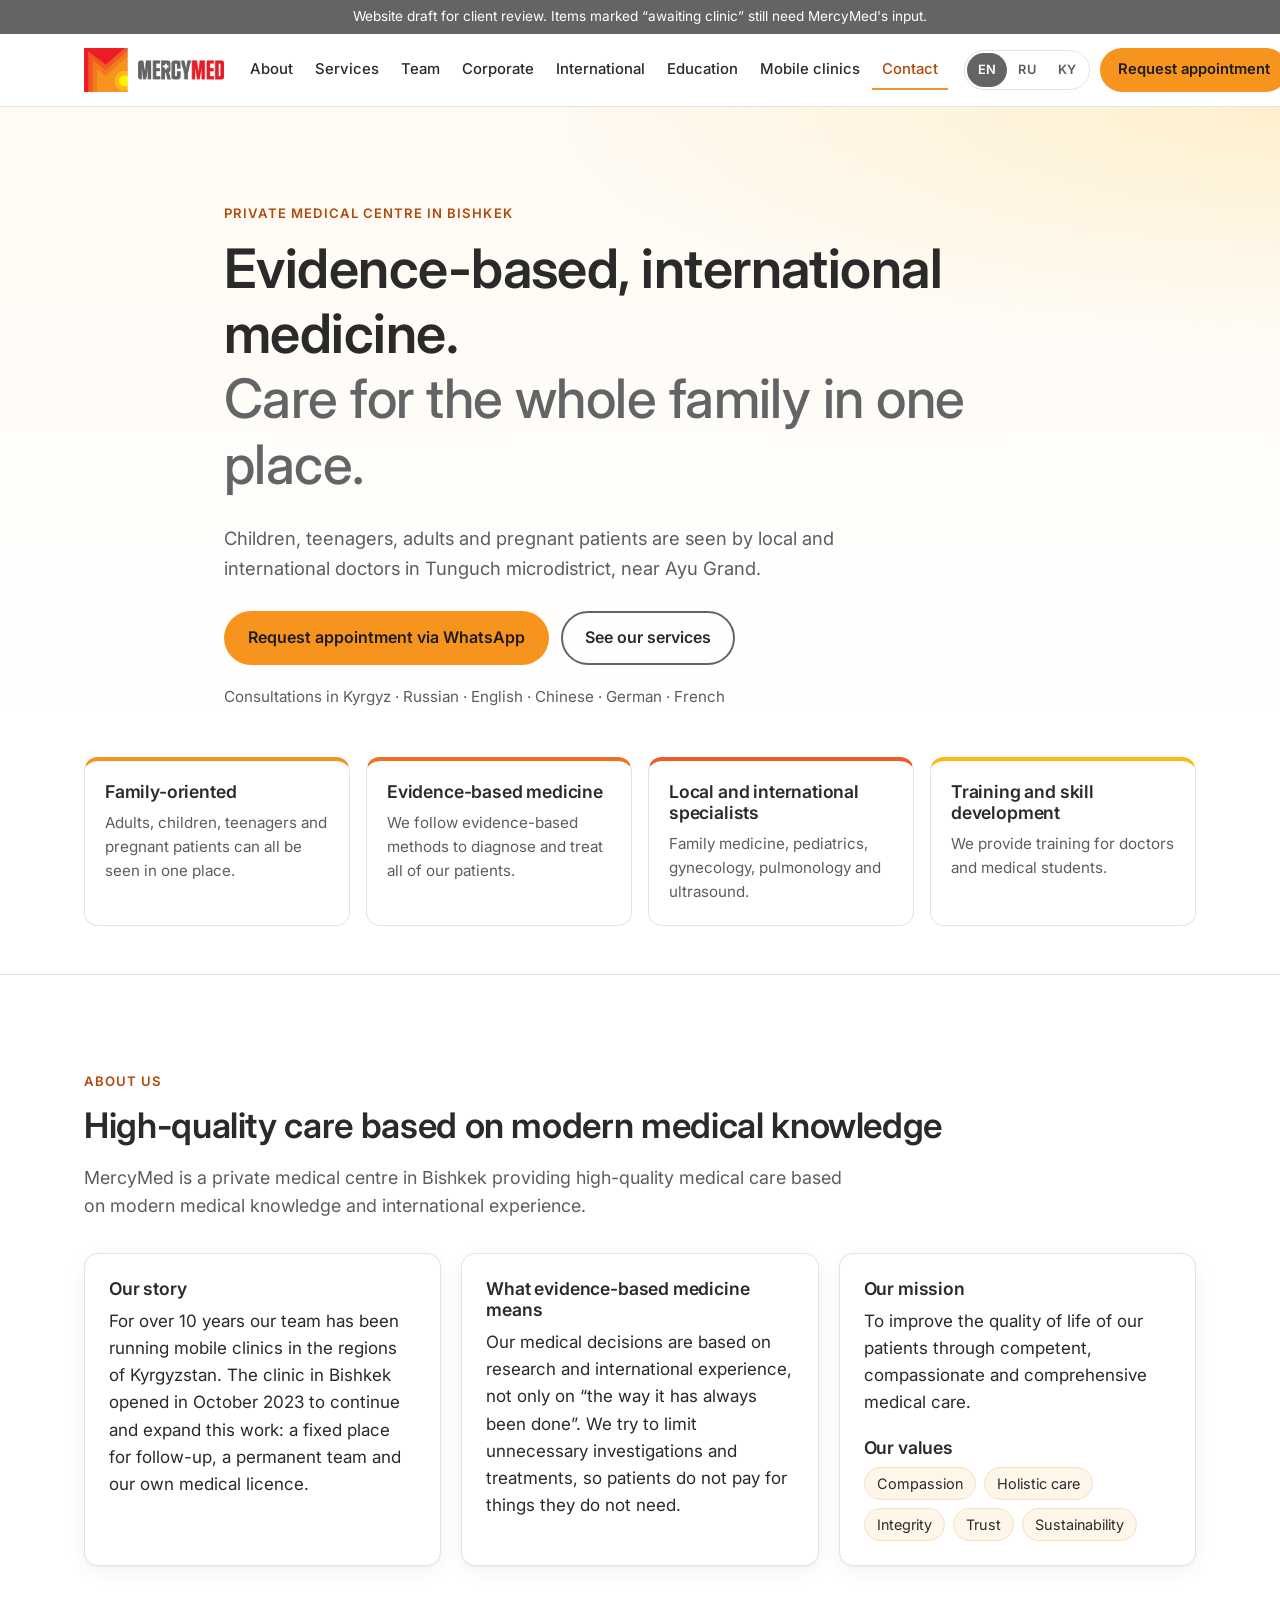
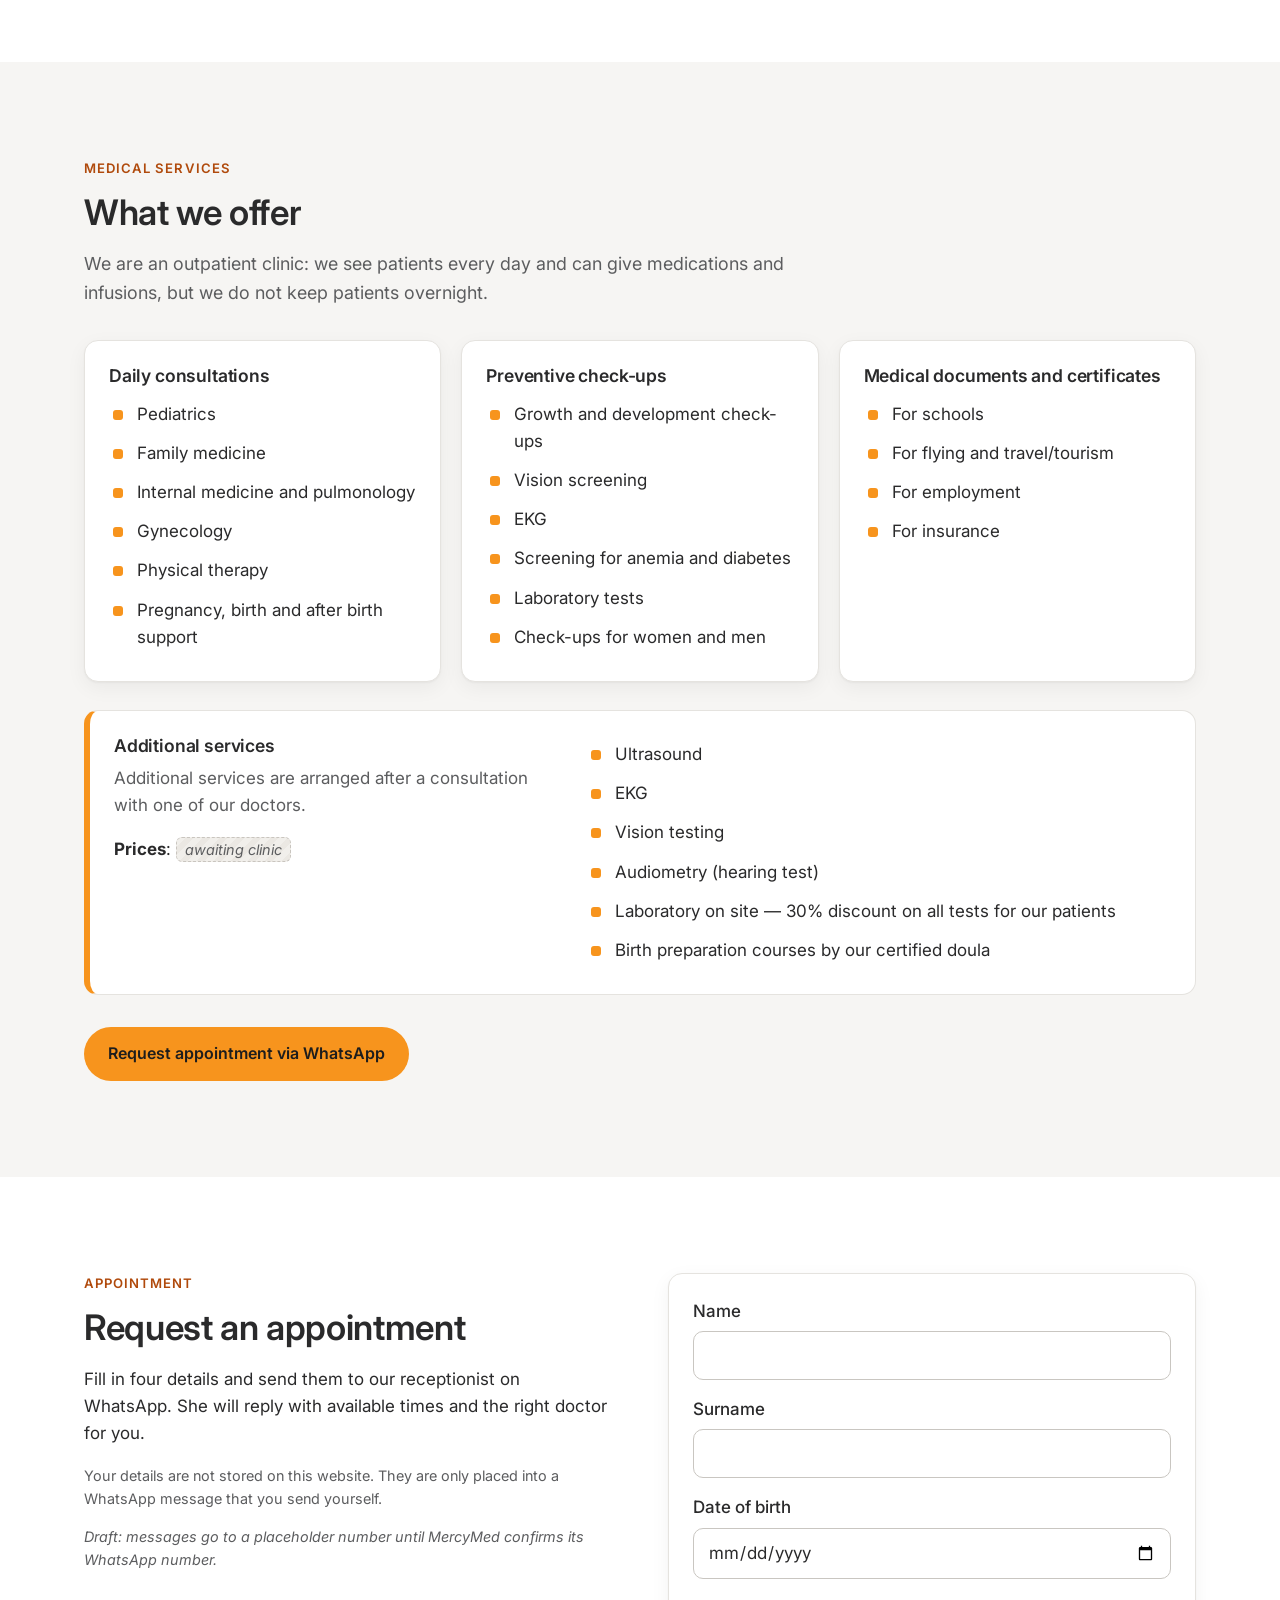
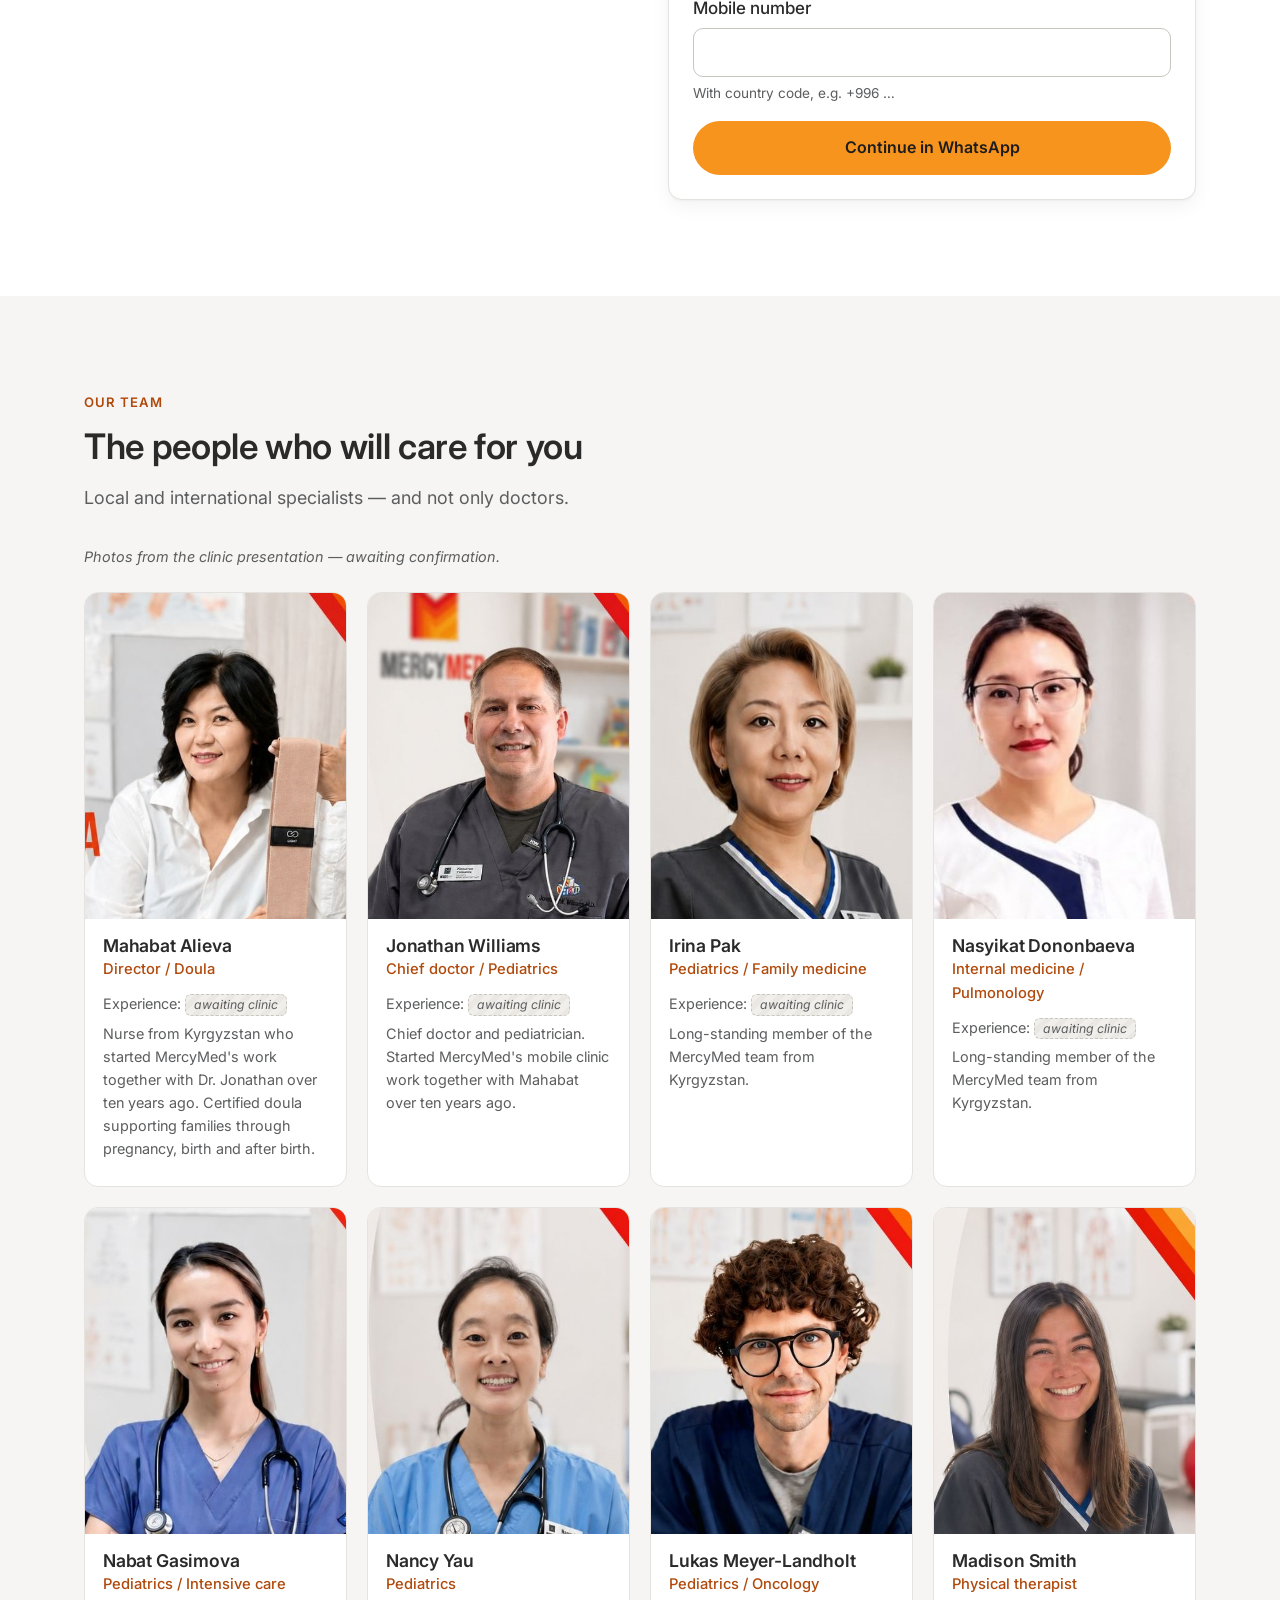
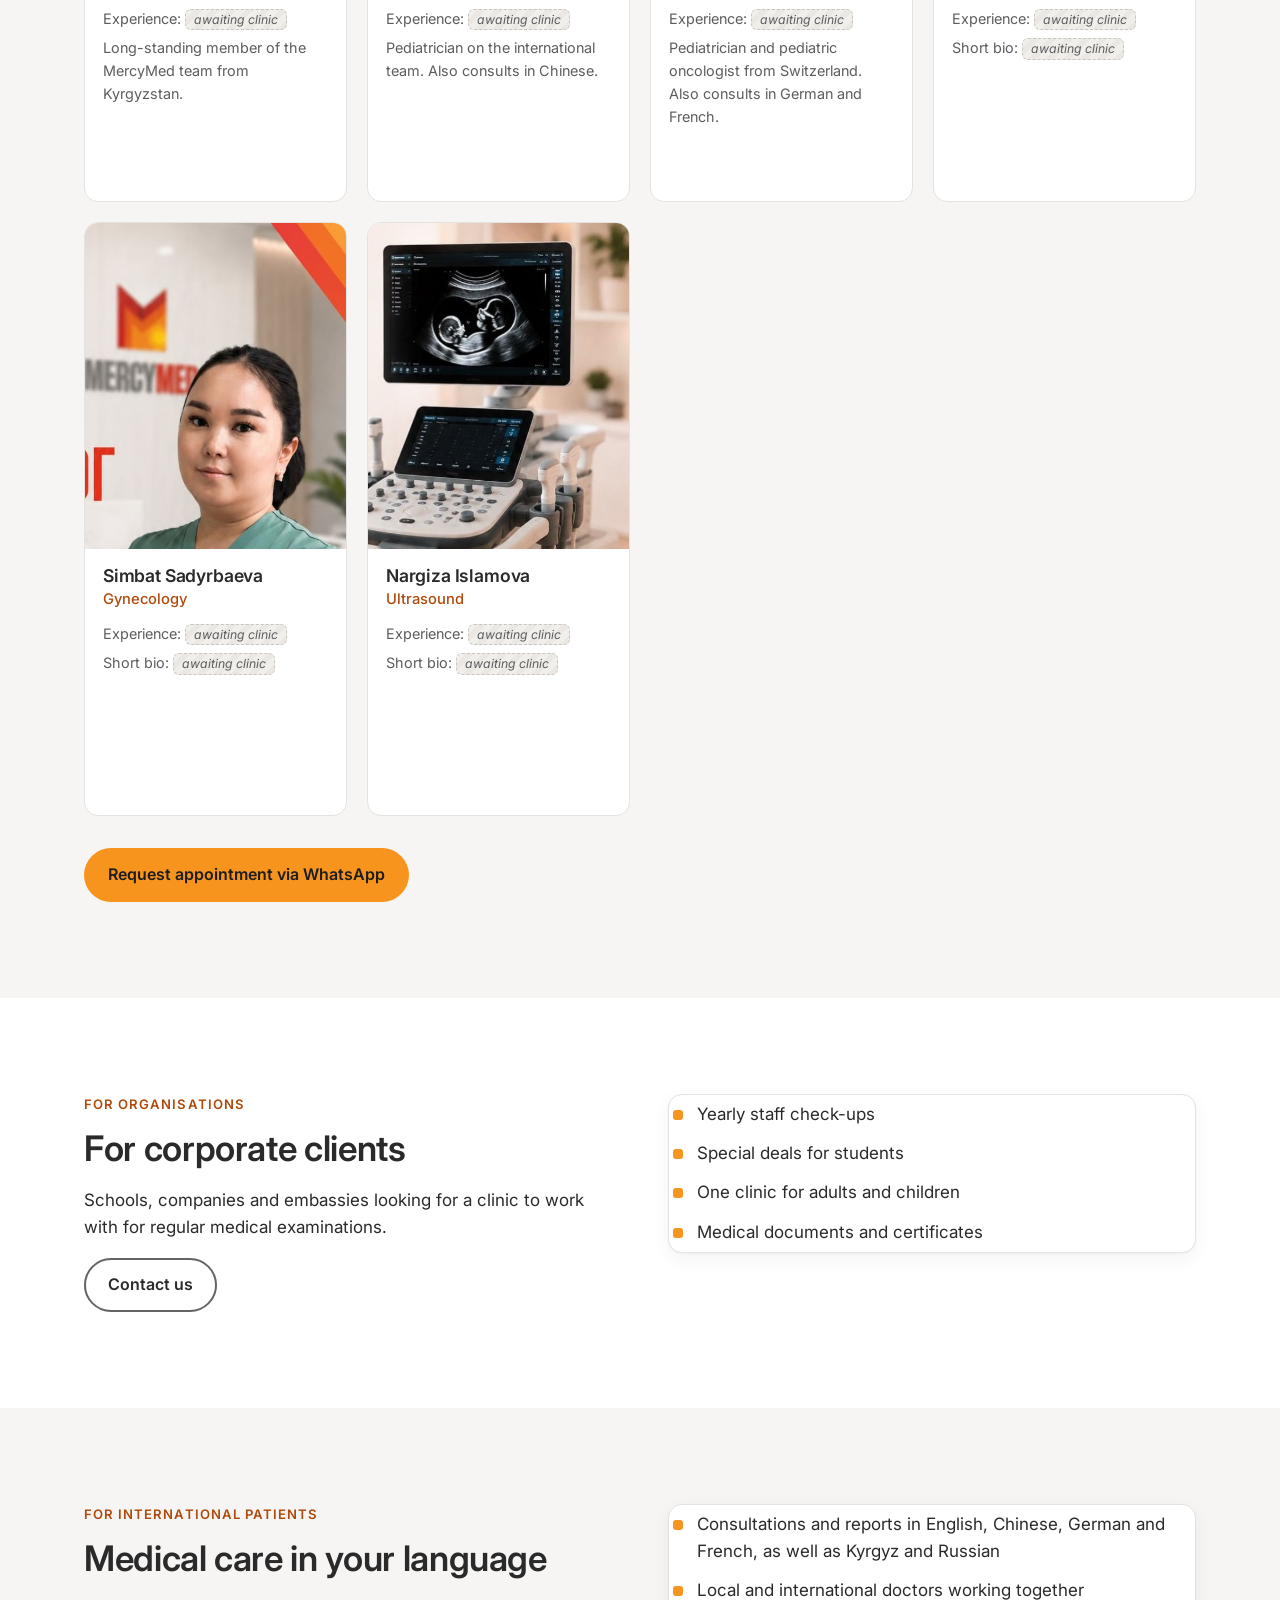
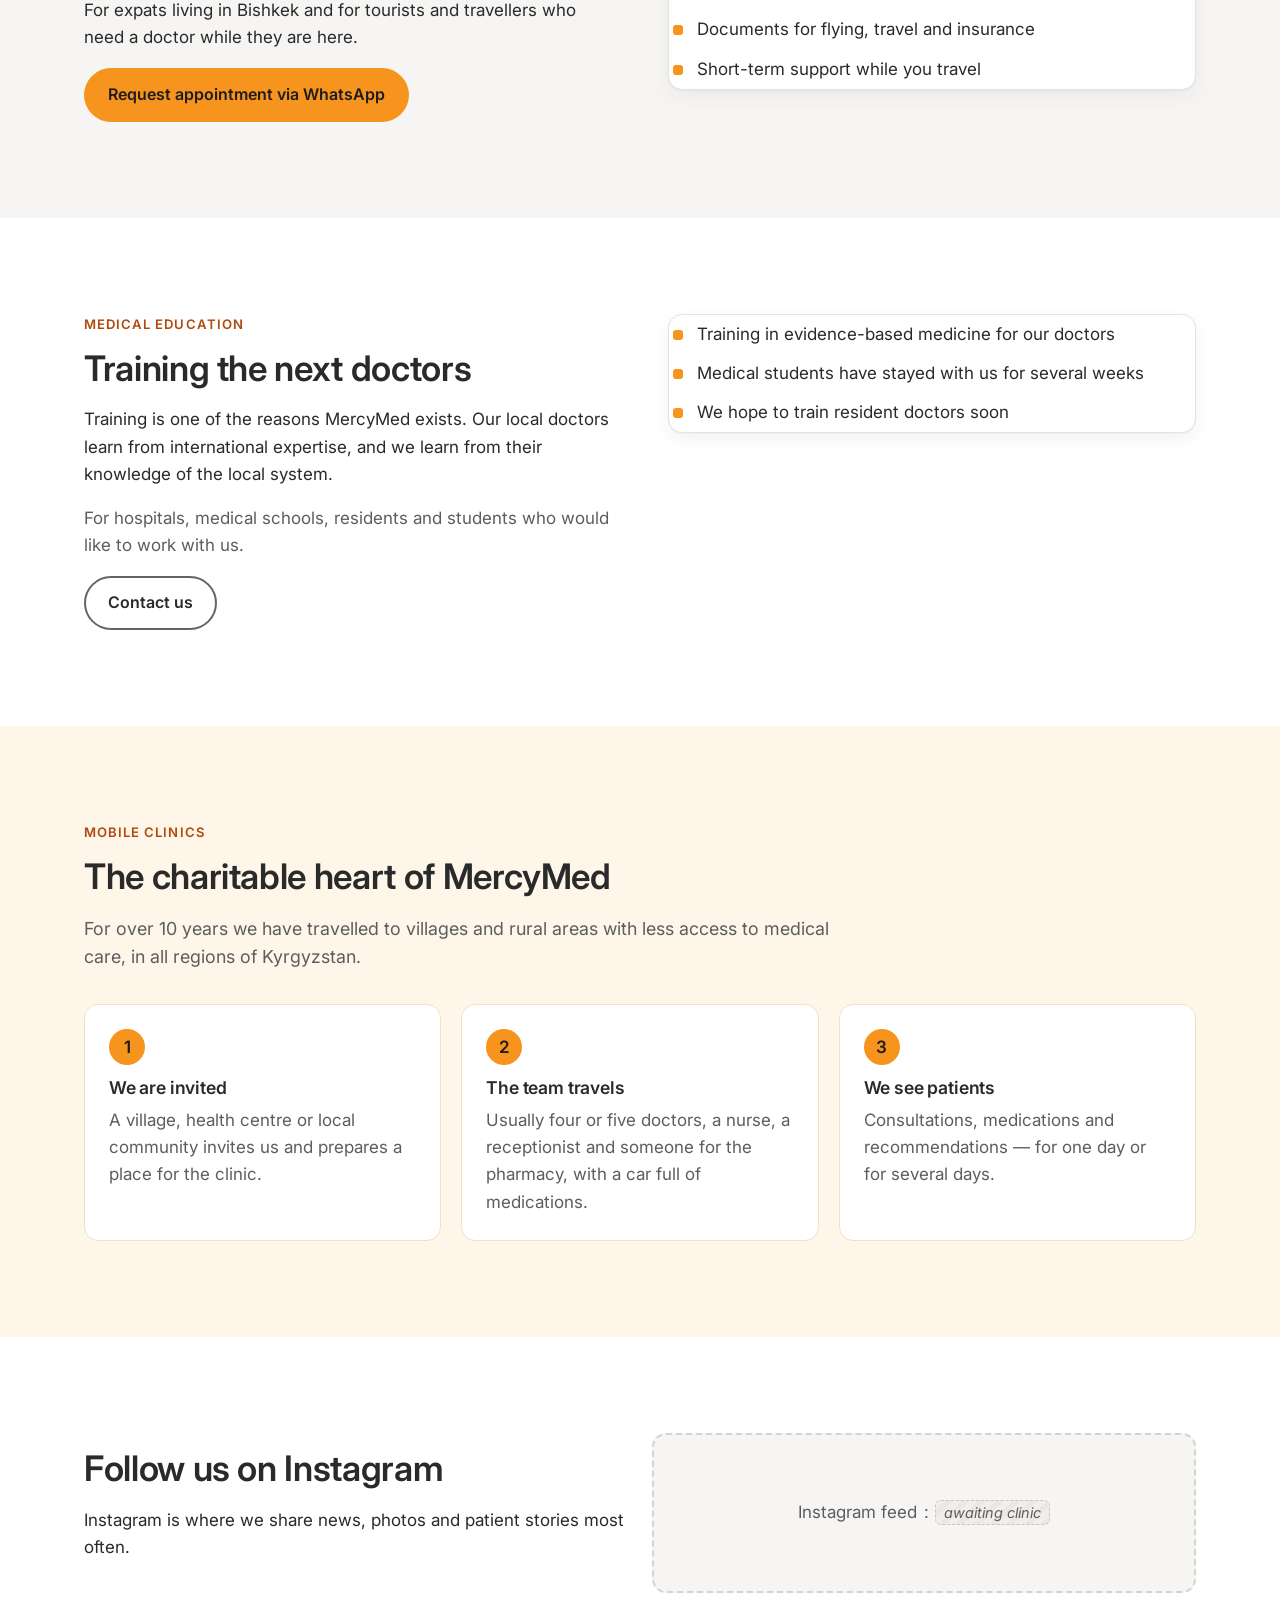
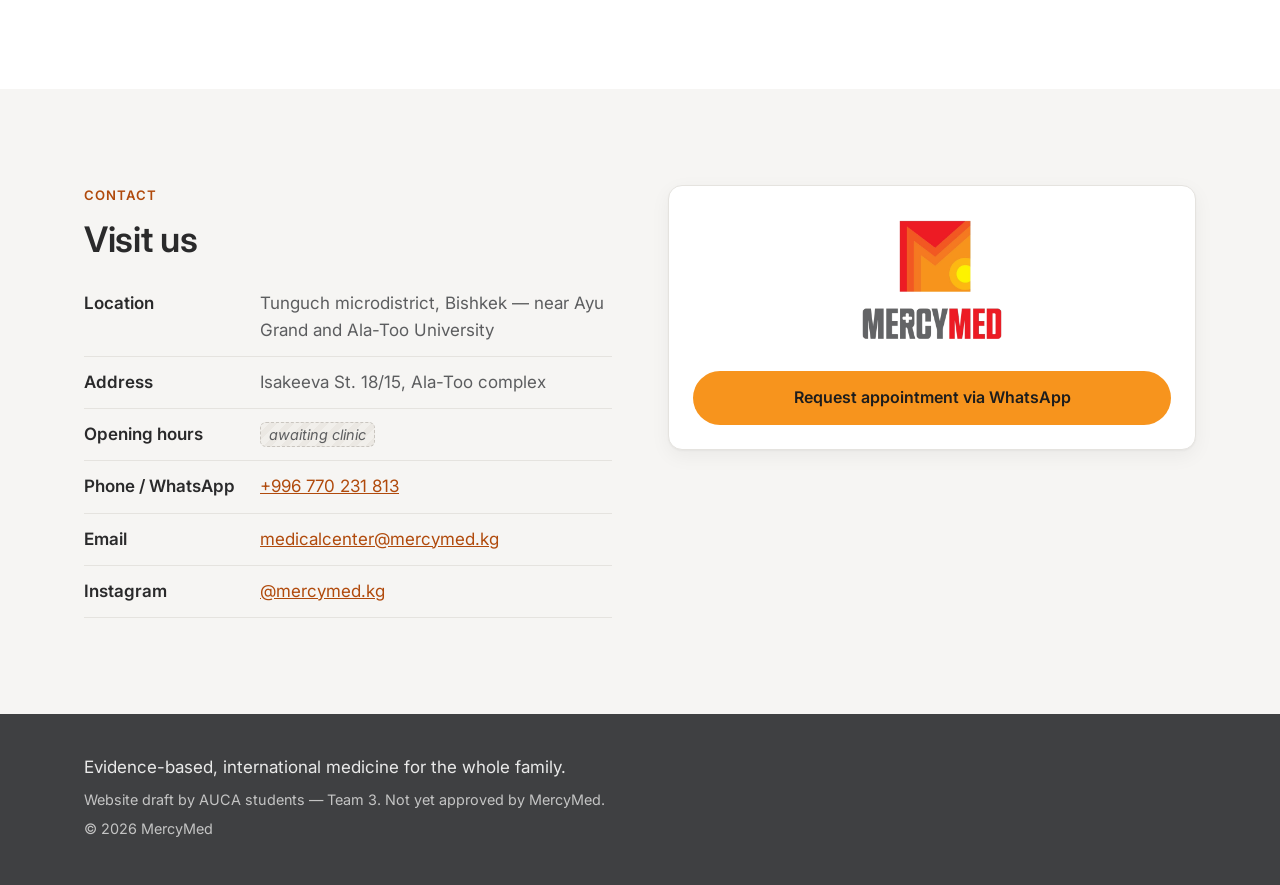
==== commit 0aab3769: "Add MercyMed contact details with phone, email and Instagram links From CLIENT-REQUIREMENTS §10: add" ====
--- a/hw6/index.html
+++ b/hw6/index.html
@@ -241,9 +241,9 @@
             <div><dt data-t="contact.location"></dt><dd data-t="contact.locationValue"></dd></div>
             <div><dt data-t="contact.address"></dt><dd data-setting="address"></dd></div>
             <div><dt data-t="contact.hours"></dt><dd data-setting="openingHours"></dd></div>
-            <div><dt data-t="contact.phone"></dt><dd data-setting="phone"></dd></div>
-            <div><dt data-t="contact.email"></dt><dd data-setting="email"></dd></div>
-            <div><dt data-t="contact.instagram"></dt><dd data-setting="instagramUrl" data-link="true"></dd></div>
+            <div><dt data-t="contact.phone"></dt><dd data-setting="phone" data-link="tel"></dd></div>
+            <div><dt data-t="contact.email"></dt><dd data-setting="email" data-link="mailto"></dd></div>
+            <div><dt data-t="contact.instagram"></dt><dd data-setting="instagramUrl" data-link="url" data-link-label="instagramHandle"></dd></div>
           </dl>
         </div>
         <div class="contact-cta card">
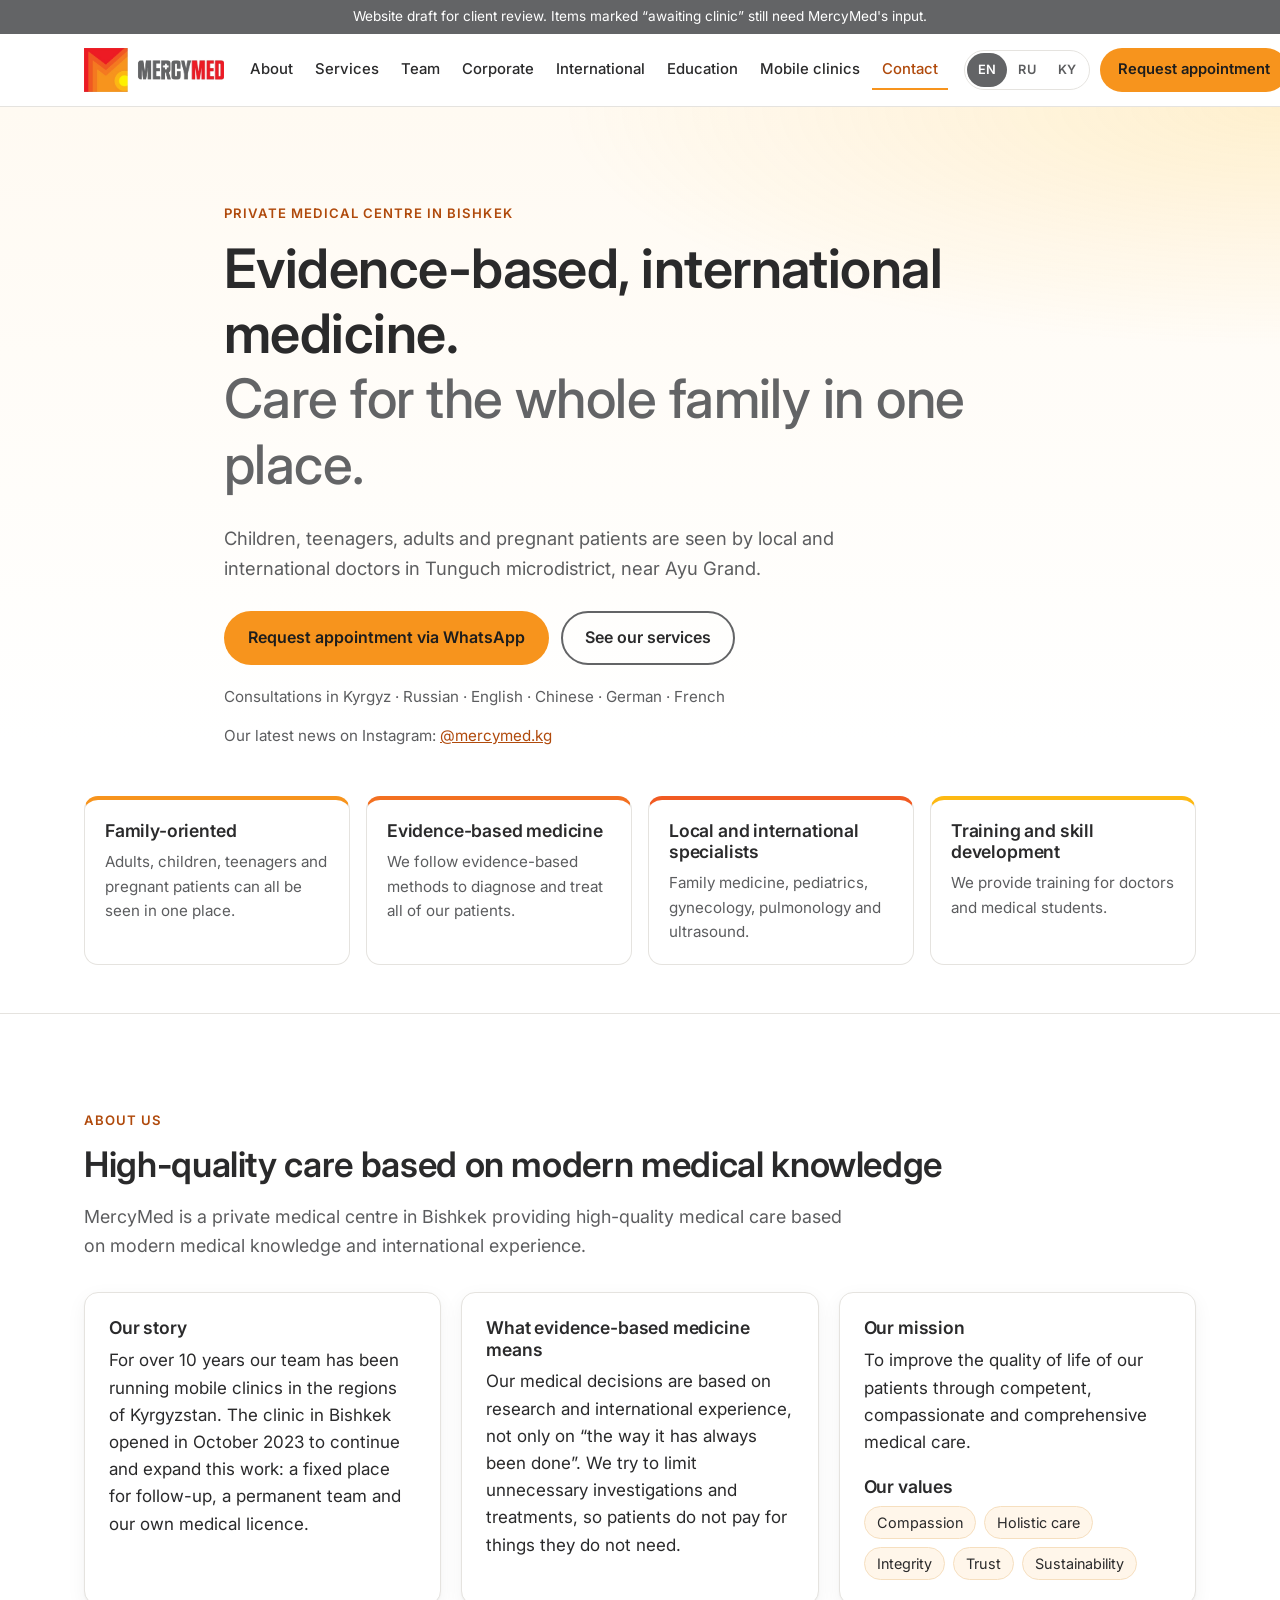
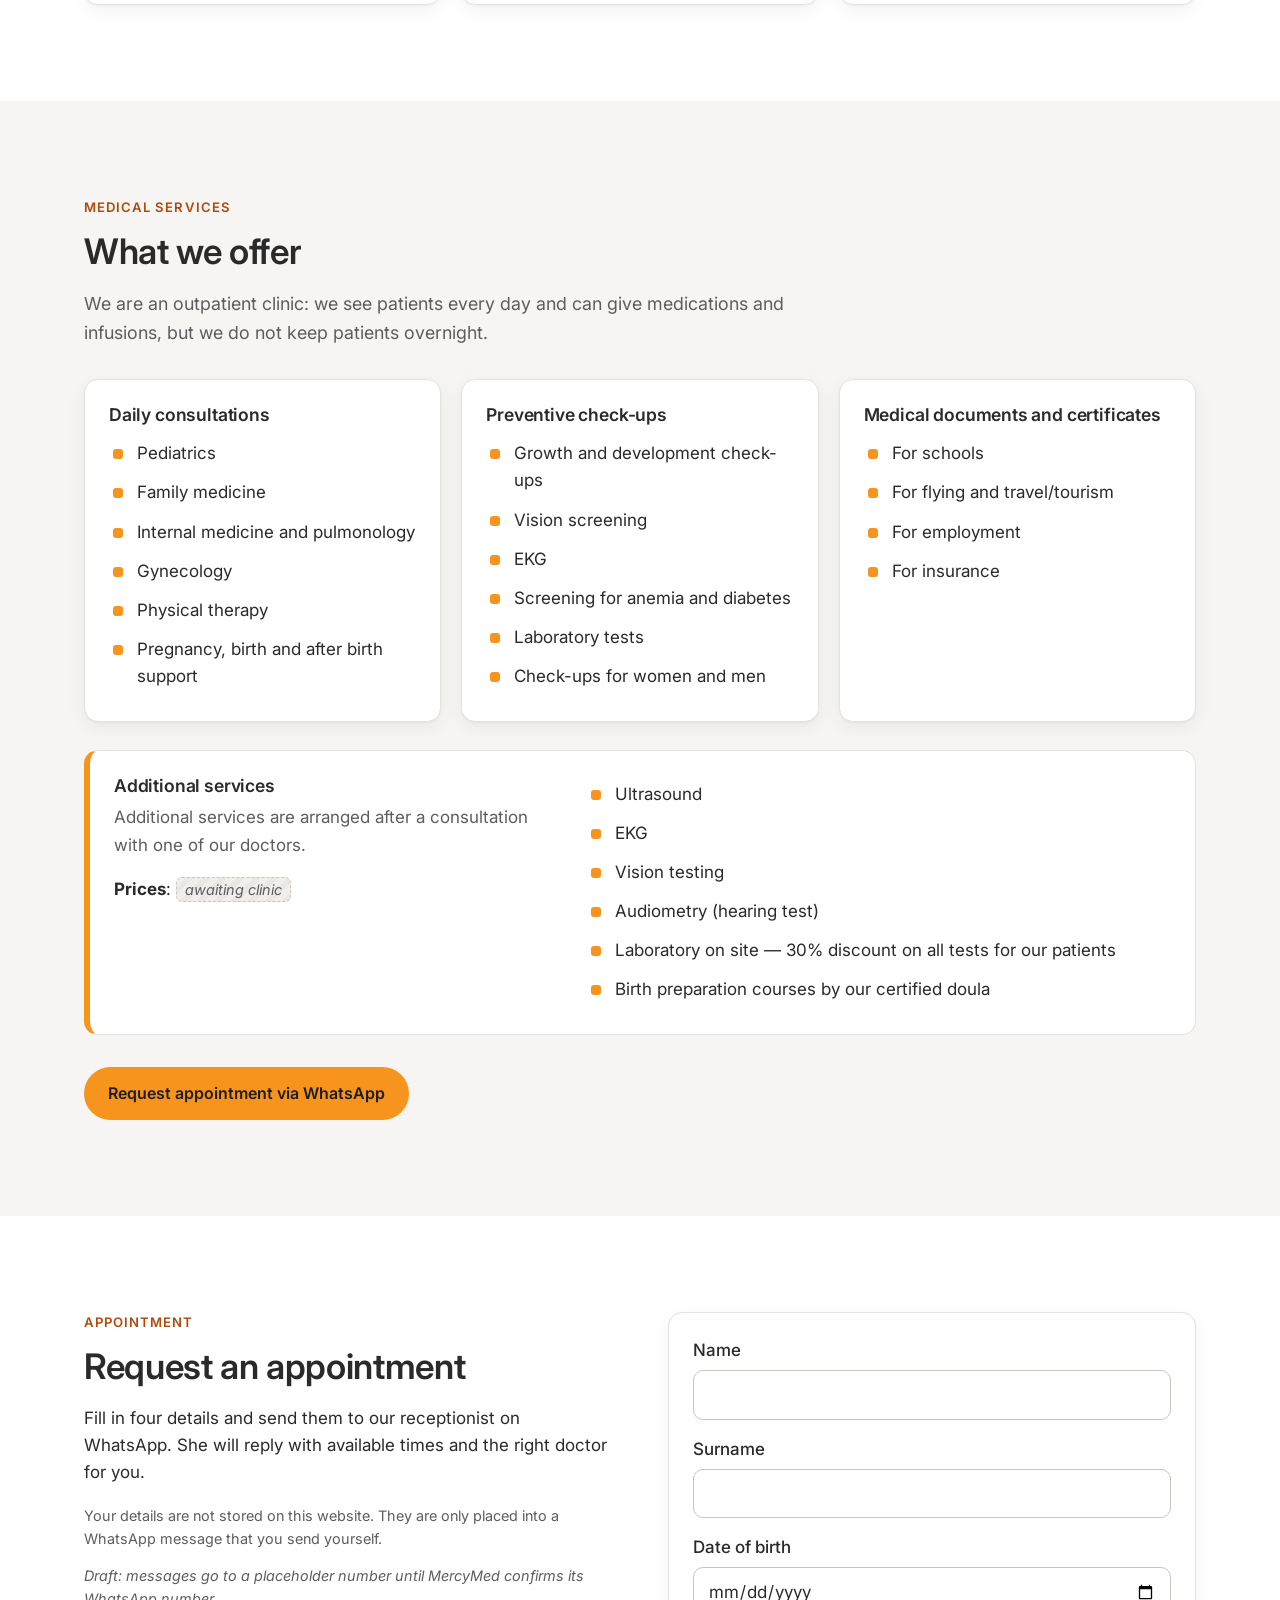
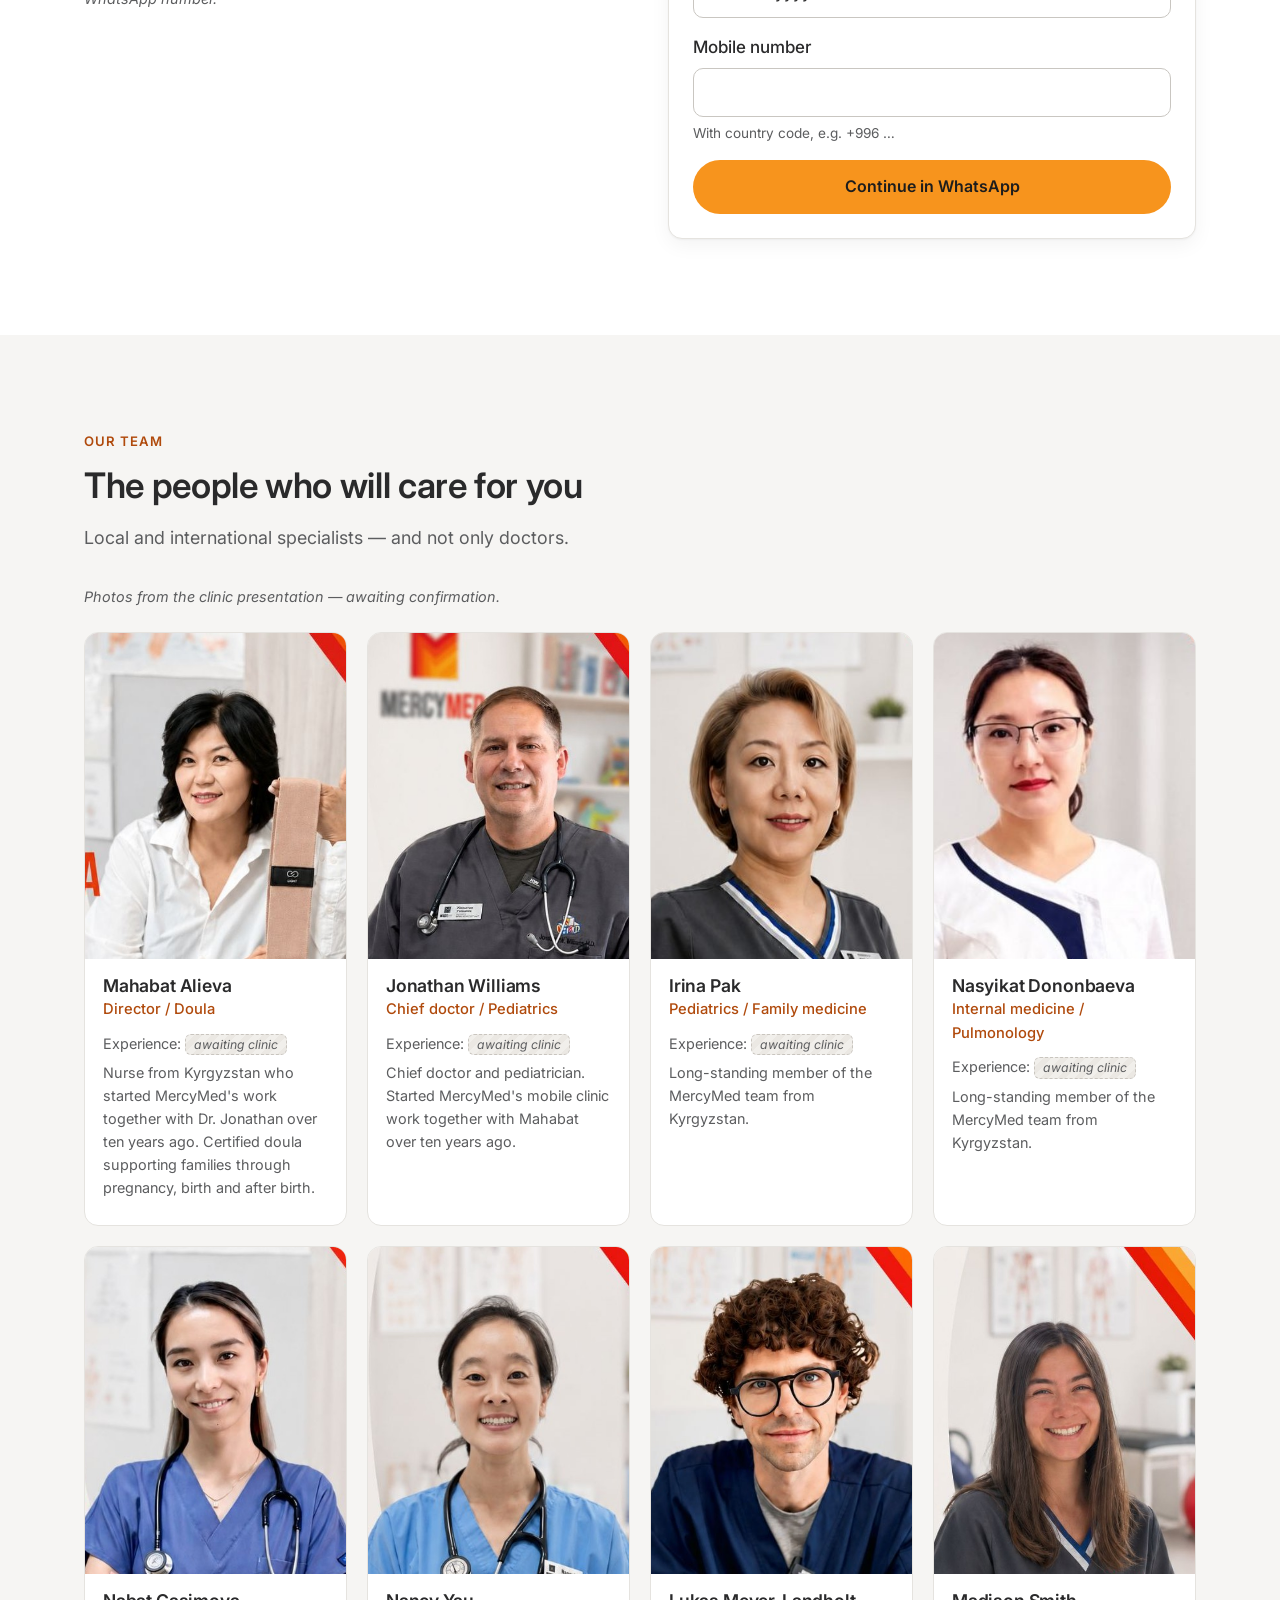
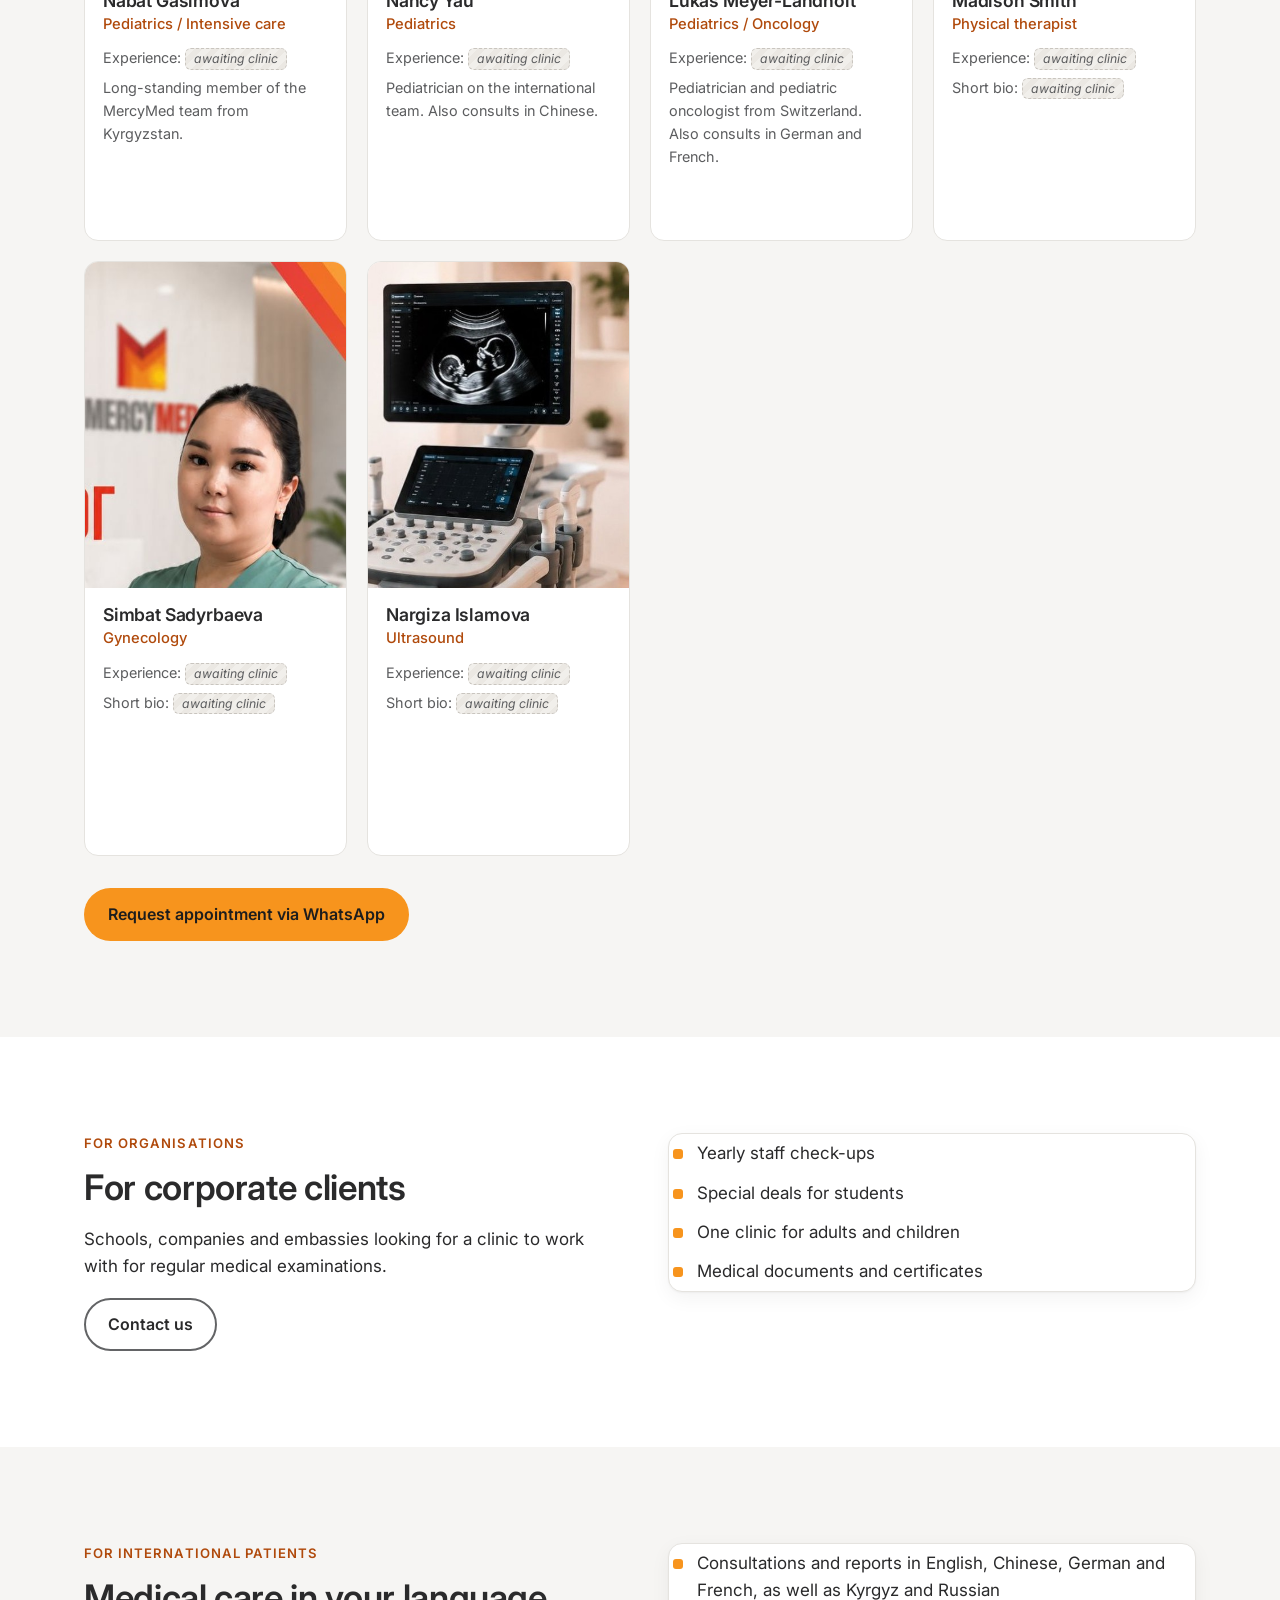
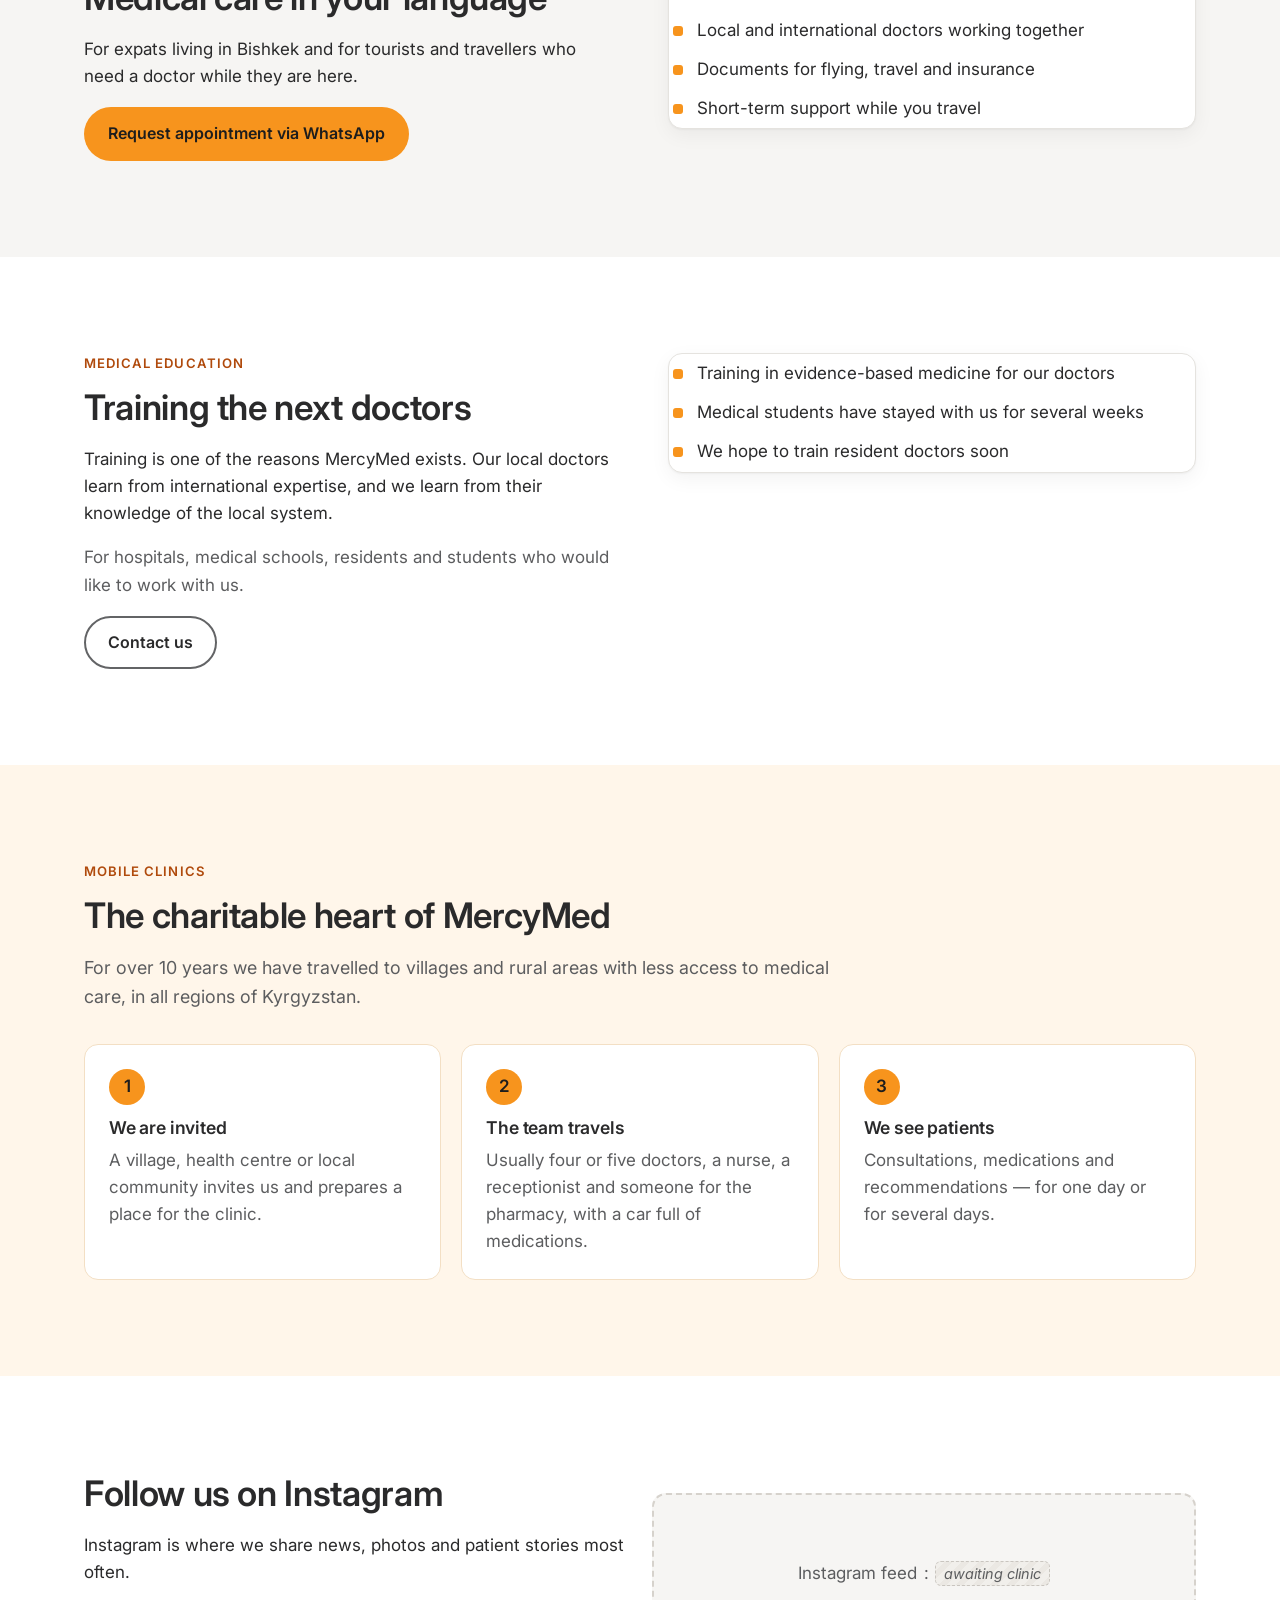
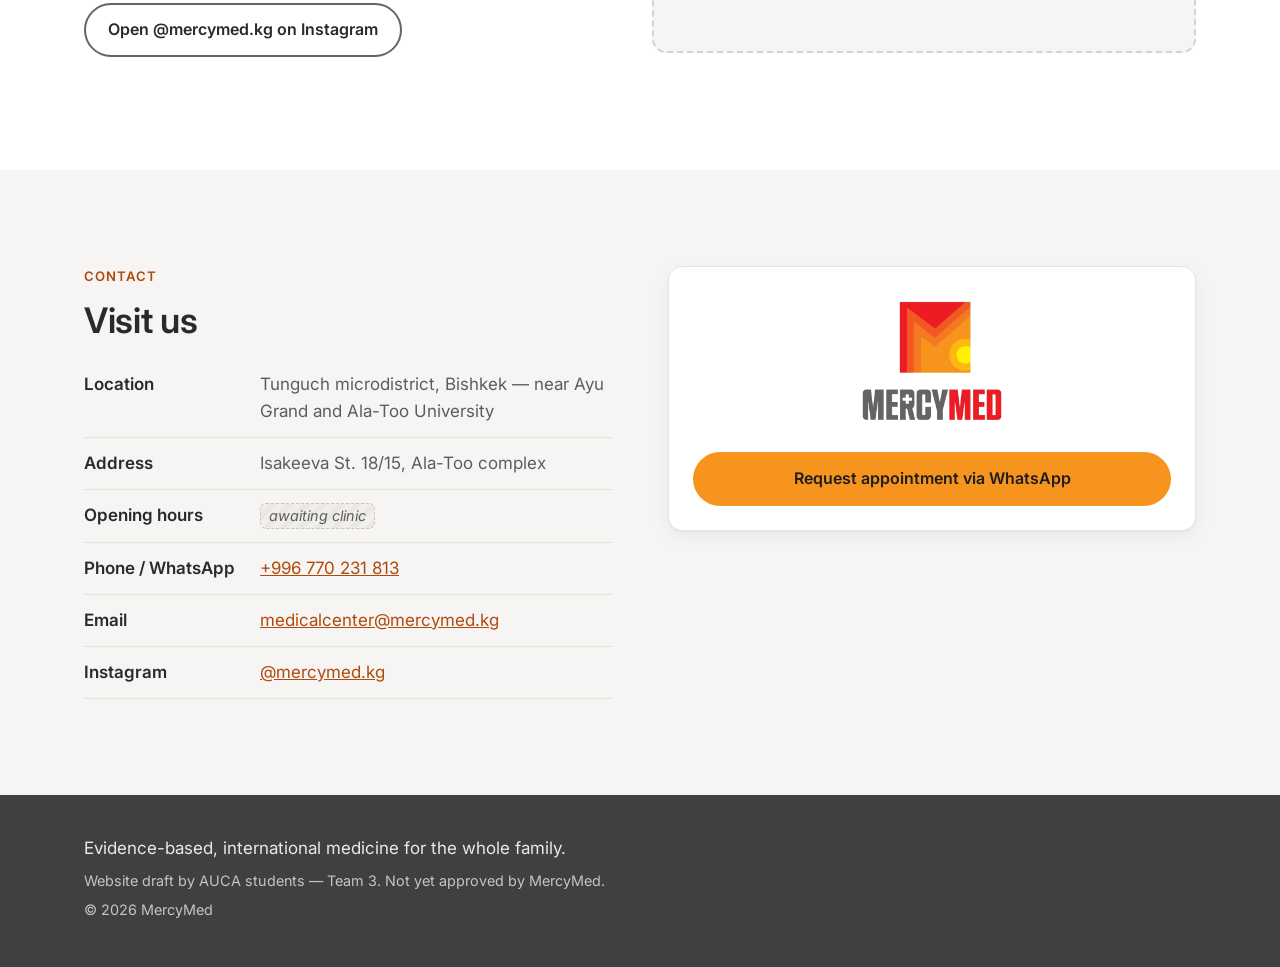
==== commit f8619904: "Add Instagram teaser on Home and a link in the Instagram section Home shows "latest news on Instagra" ====
--- a/hw6/index.html
+++ b/hw6/index.html
@@ -69,6 +69,7 @@
           <a class="btn btn-ghost" href="#services" data-t="hero.secondary"></a>
         </div>
         <p class="hero-langs"><span data-t="hero.langsLabel"></span> <span data-list="hero.langs" data-join=" · "></span></p>
+        <p class="hero-langs"><span data-t="hero.instaLabel"></span> <span data-setting="instagramUrl" data-link="url" data-link-label="instagramHandle"></span></p>
       </div>
       <div class="container">
         <ul class="highlights" data-render="highlights"></ul>
@@ -224,6 +225,7 @@
         <div>
           <h2 data-t="instagram.title"></h2>
           <p data-t="instagram.text"></p>
+          <p data-setting="instagramUrl" data-link="url" data-link-text="instagram.cta" data-link-class="btn btn-ghost"></p>
         </div>
         <div class="insta-placeholder" role="note">
           <span data-t="instagram.feedPending"></span>: <span class="pending" data-t="ui.pending"></span>
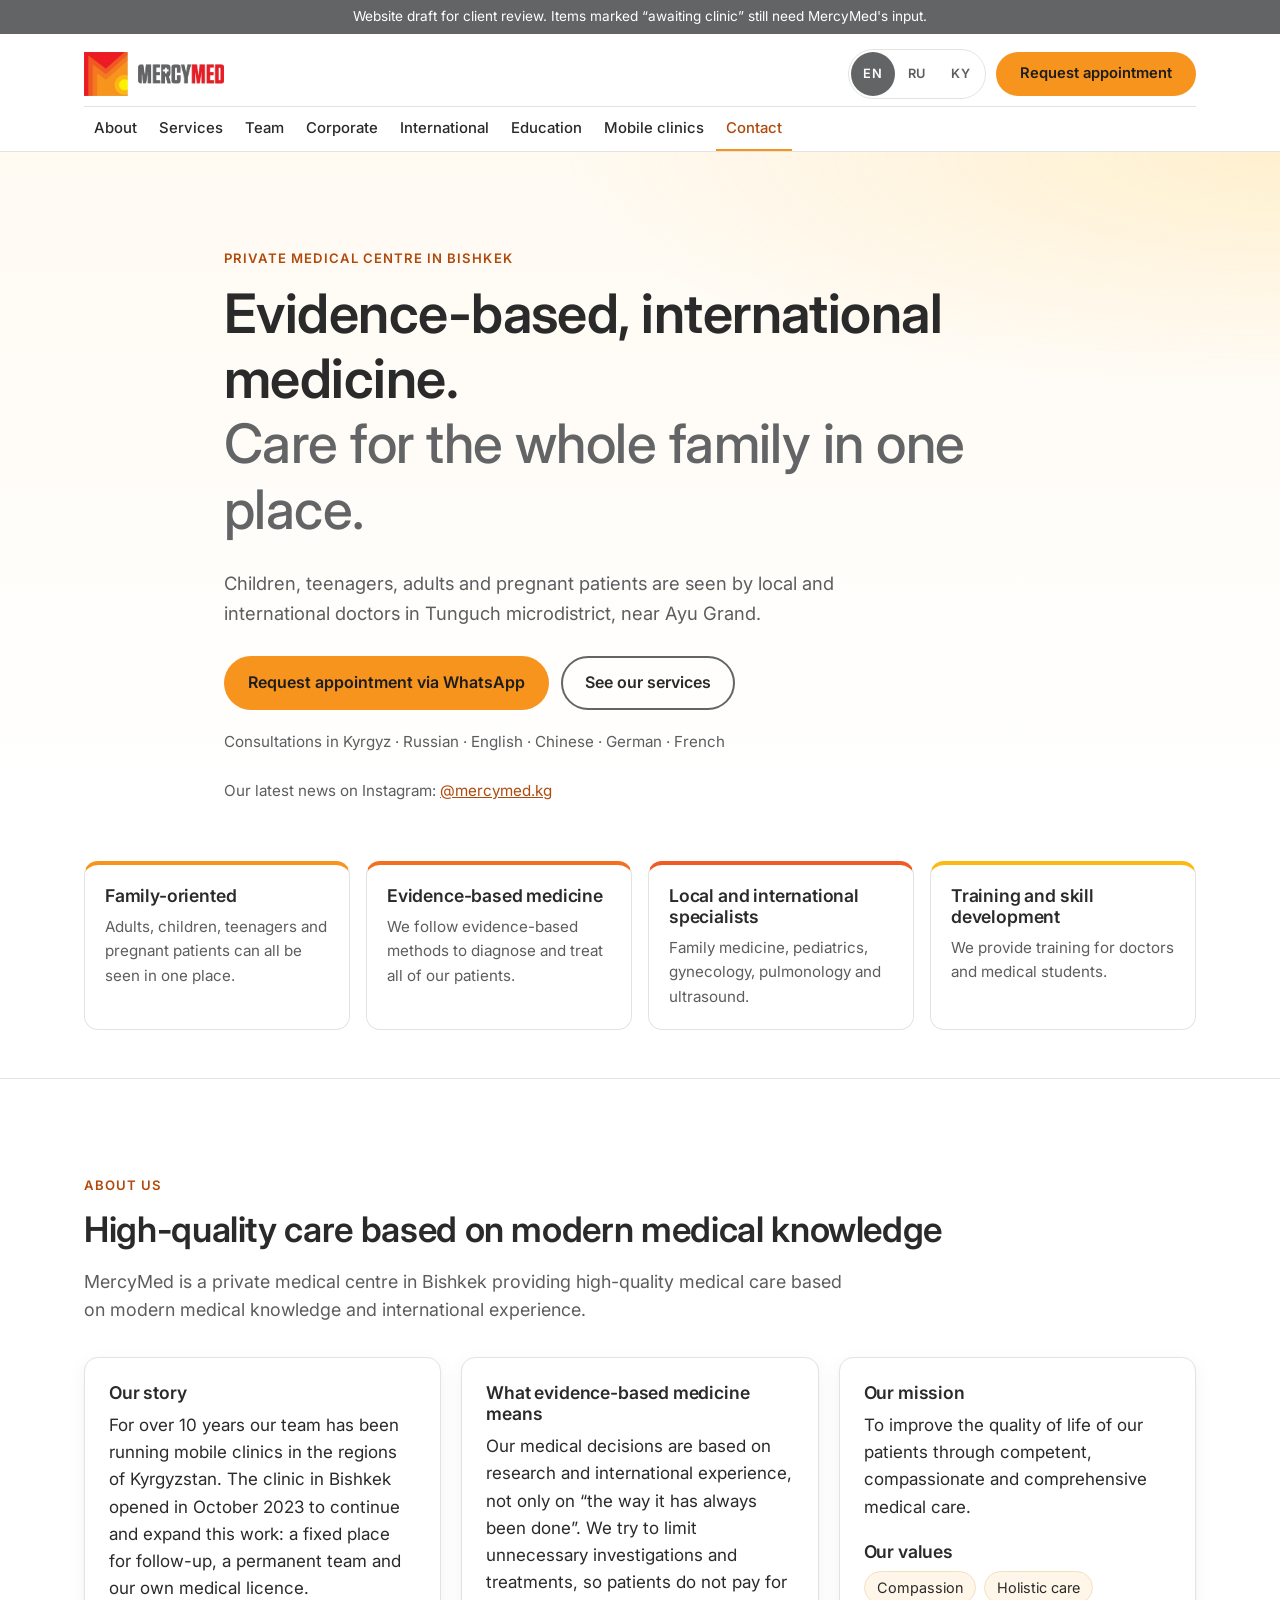
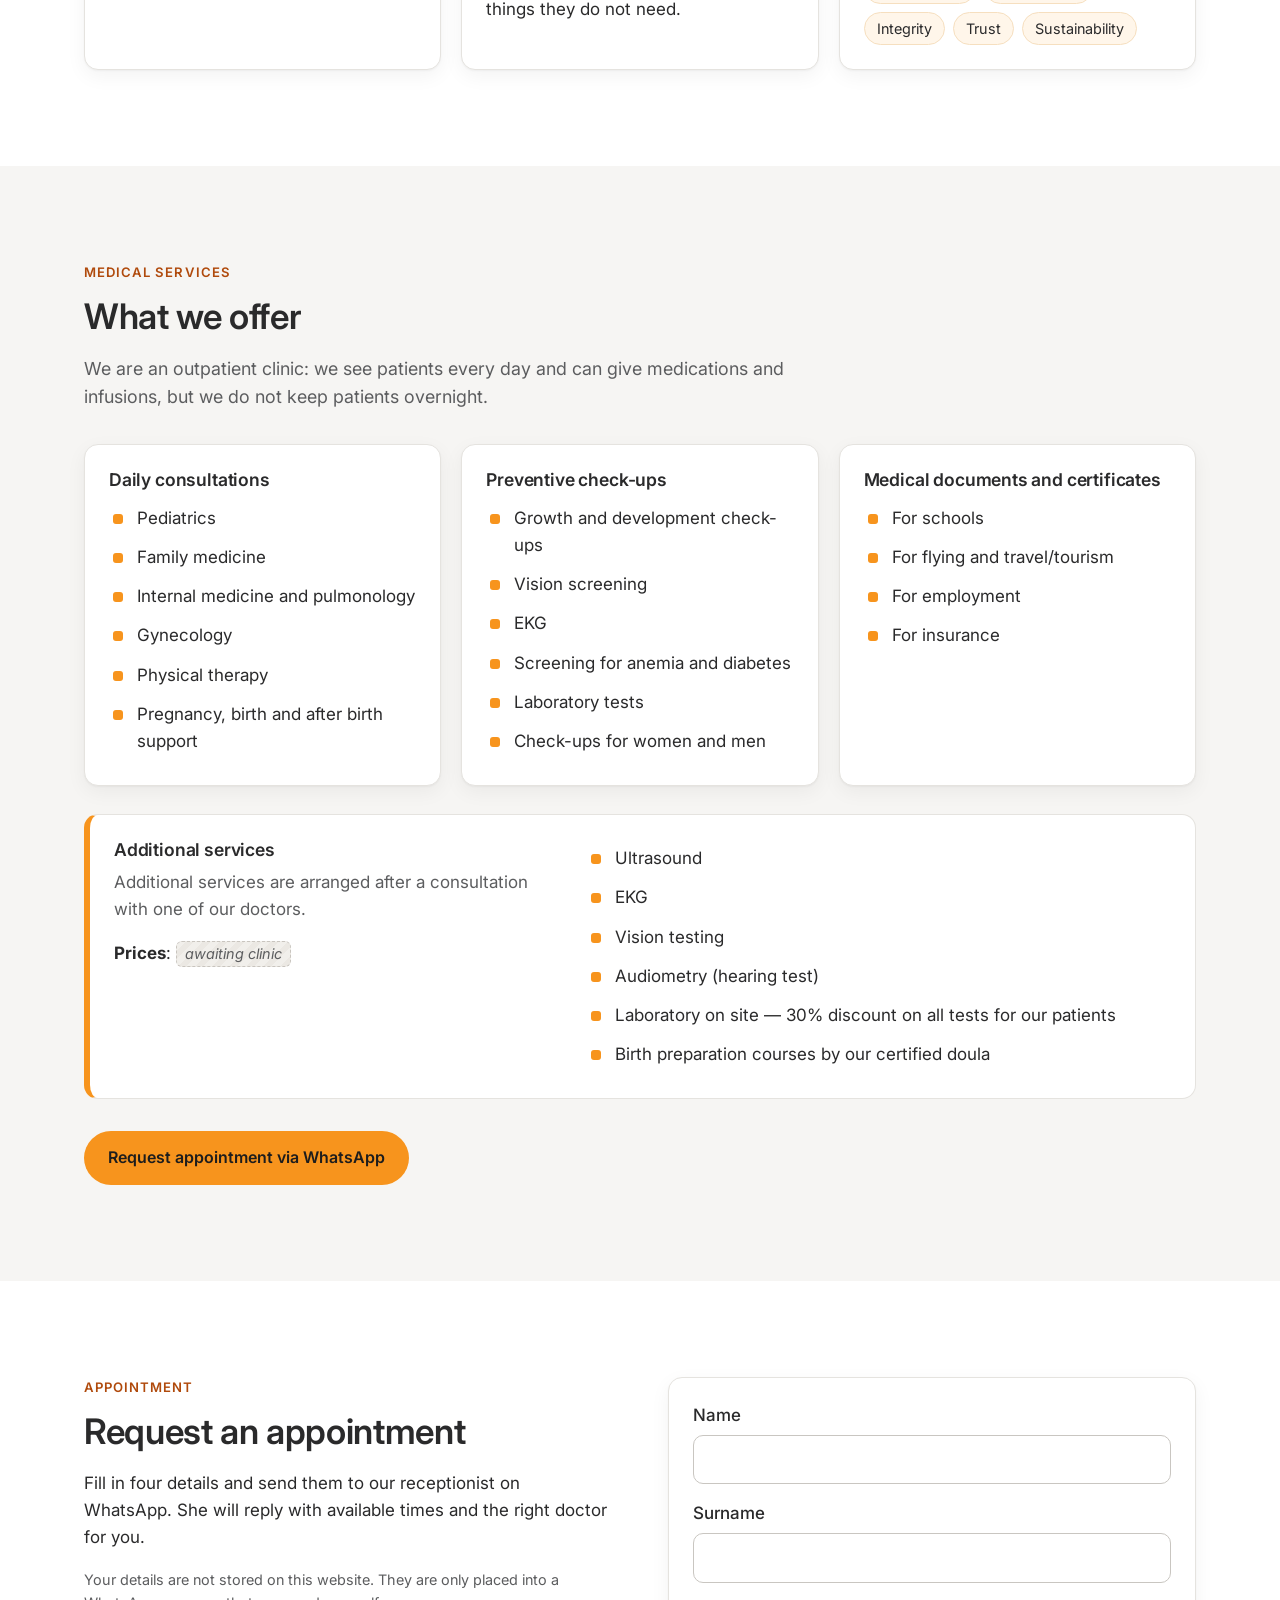
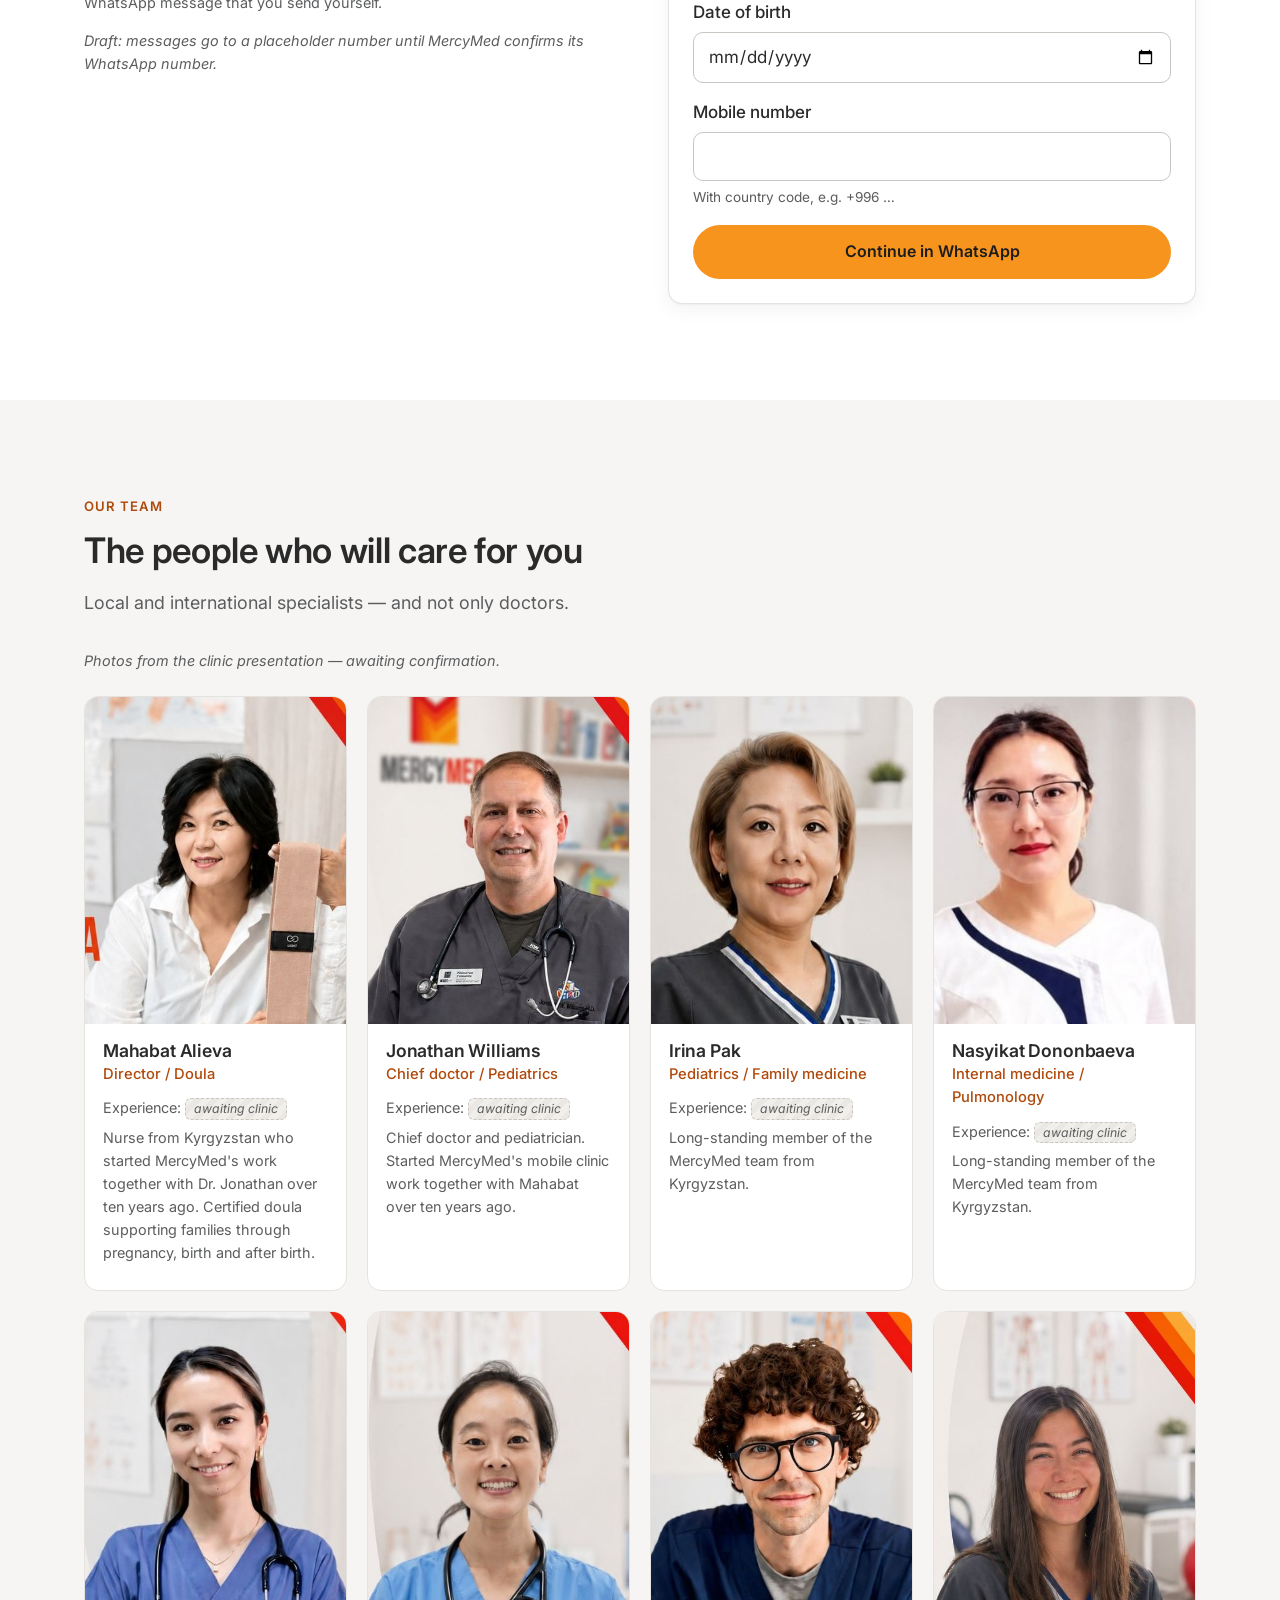
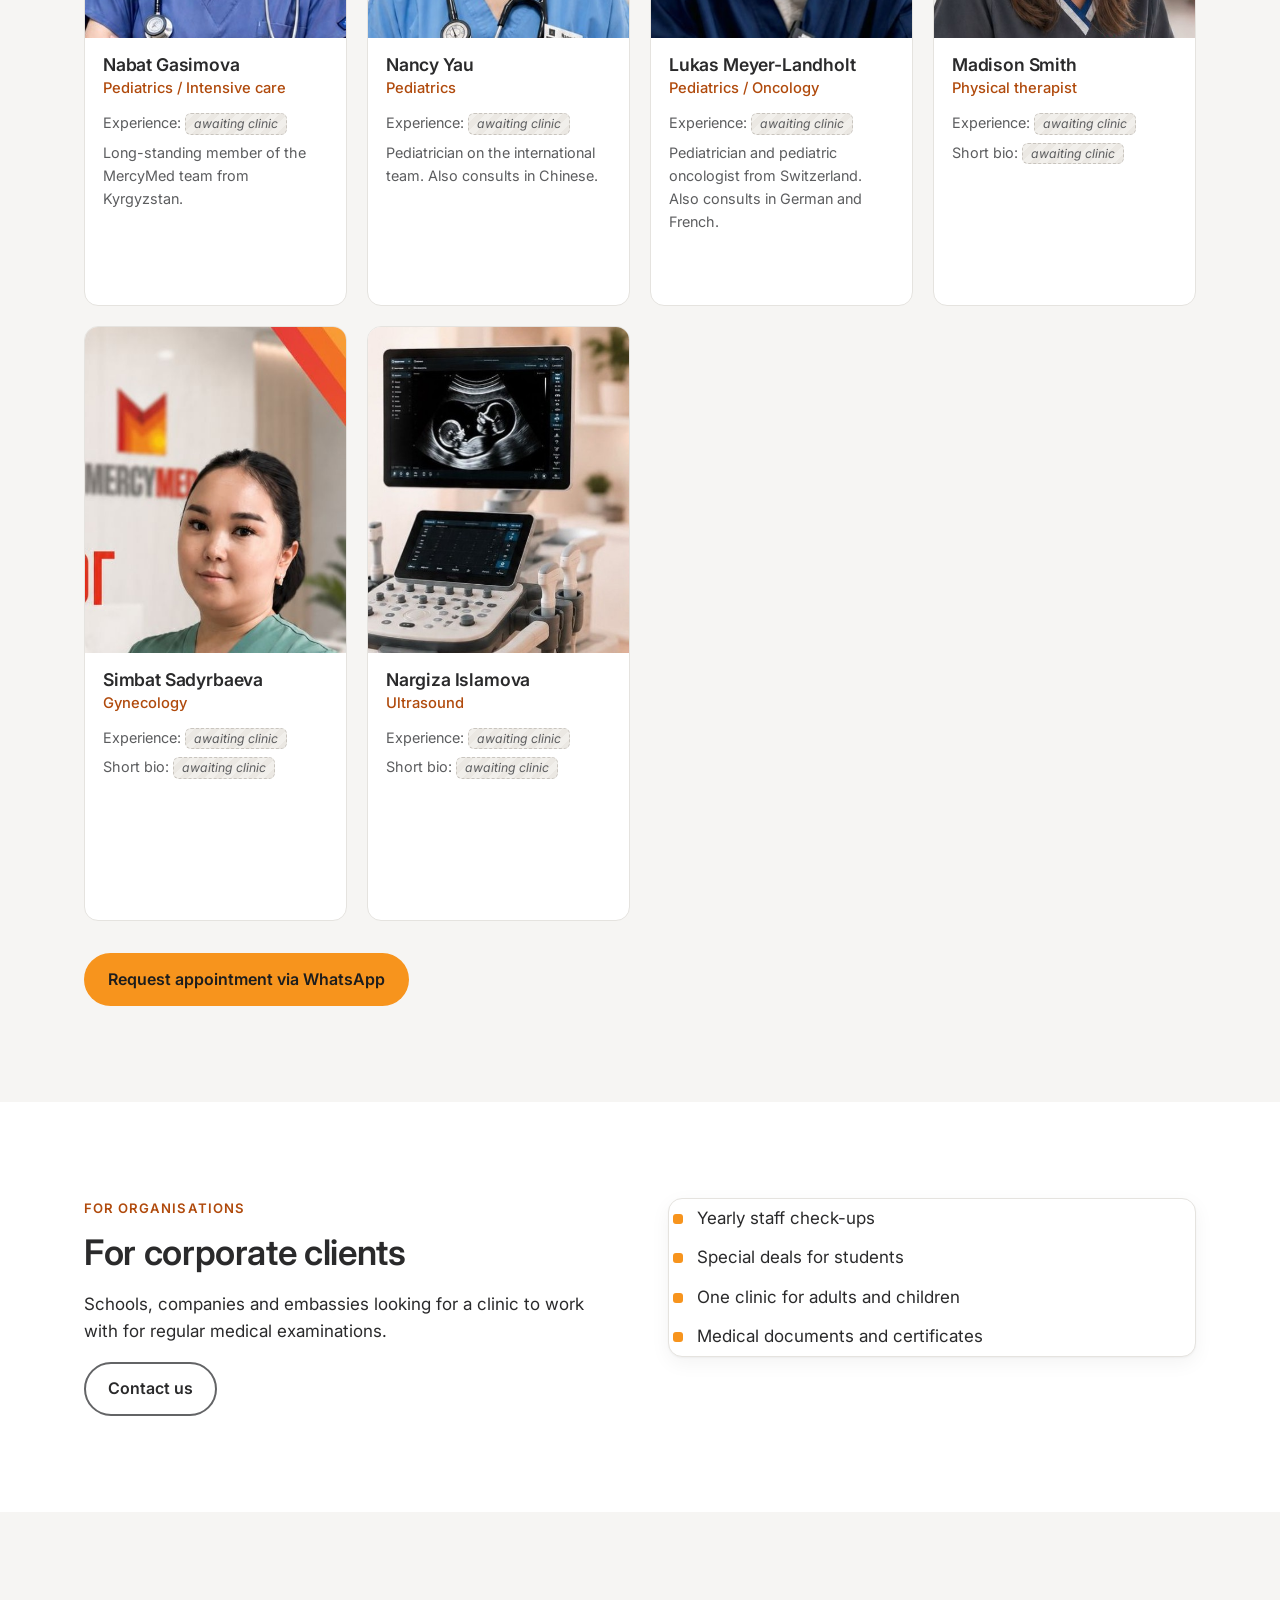
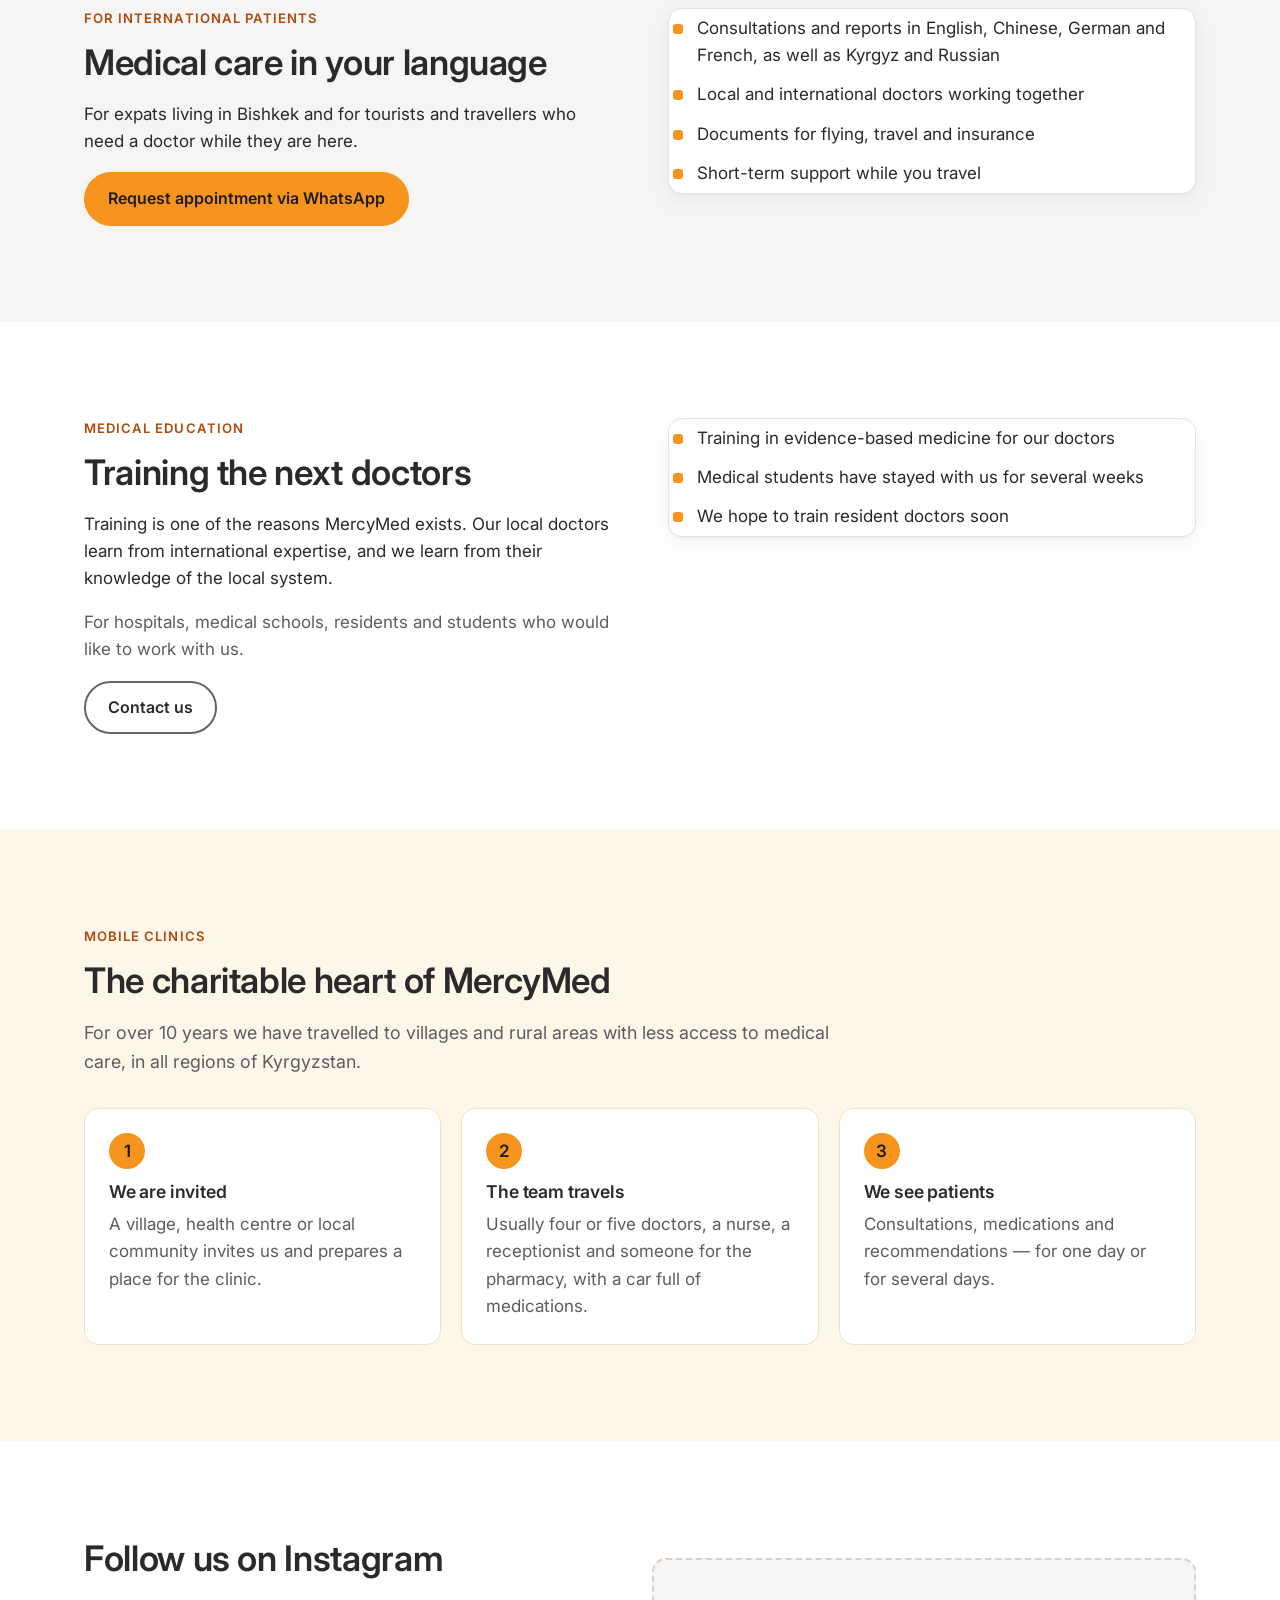
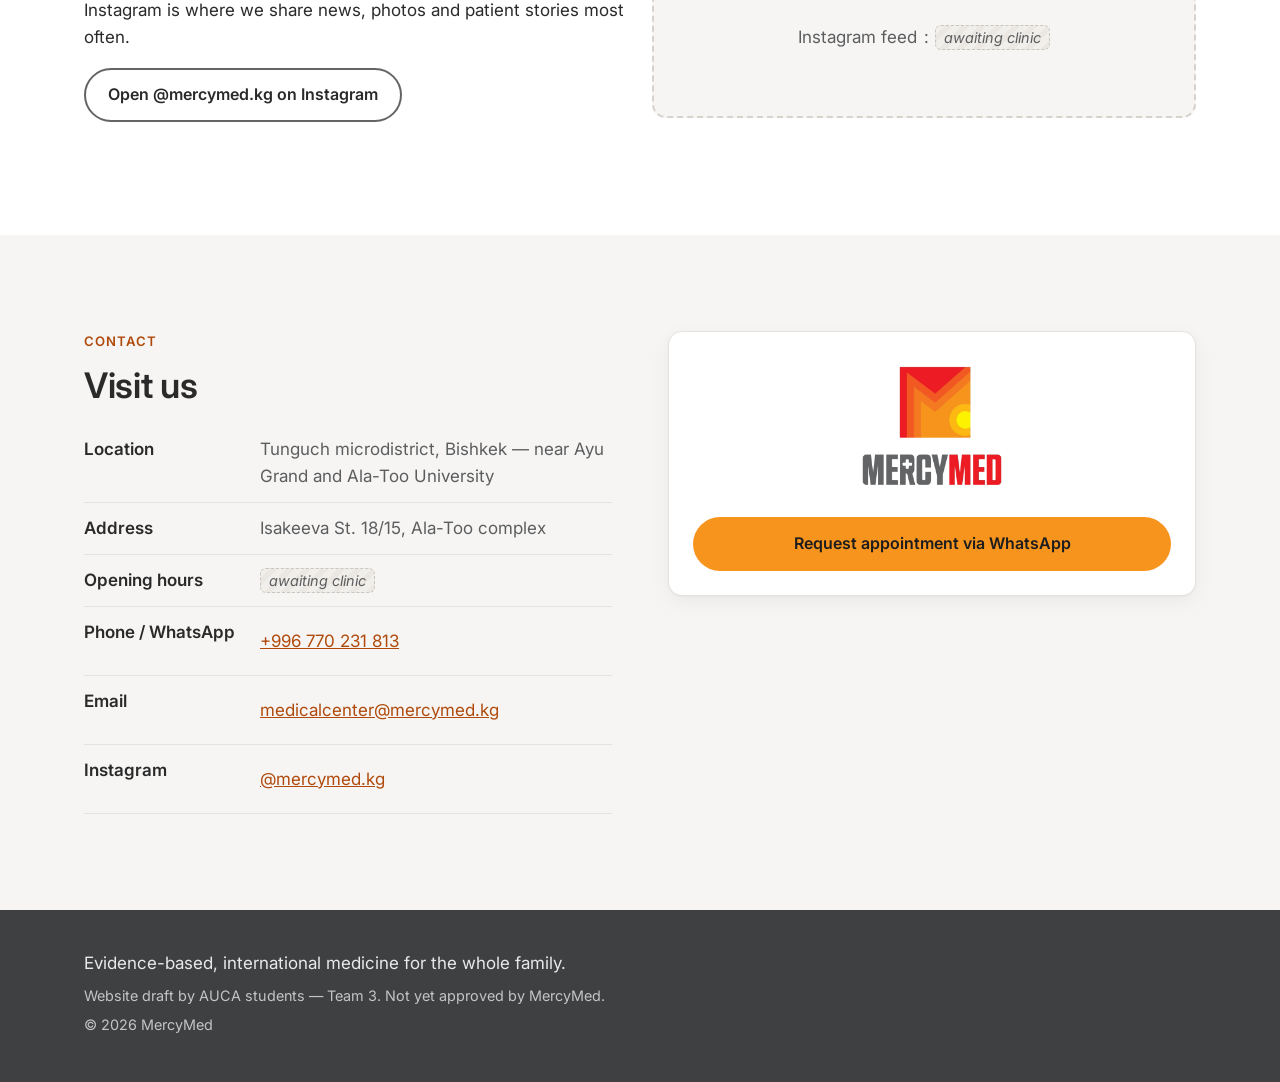
==== commit 090e60f2: "Add Open Graph tags and a canonical link (feedback #4) og:title, og:description, og:image (logo, abs" ====
--- a/hw6/index.html
+++ b/hw6/index.html
@@ -5,6 +5,18 @@
   <meta name="viewport" content="width=device-width, initial-scale=1">
   <title>MercyMed — Evidence-based family medicine in Bishkek</title>
   <meta name="description" content="Private medical centre in Bishkek: pediatrics, family medicine, gynecology and more. Local and international doctors, consultations in Kyrgyz, Russian, English, Chinese, German and French.">
+  <!-- Current public address (GitHub Pages). Change to mercymed.kg when the site moves there. -->
+  <link rel="canonical" href="https://olimkhuzha.github.io/personal-page/hw6/">
+  <meta property="og:type" content="website">
+  <meta property="og:site_name" content="MercyMed">
+  <meta property="og:url" content="https://olimkhuzha.github.io/personal-page/hw6/">
+  <meta property="og:title" content="MercyMed — Evidence-based family medicine in Bishkek">
+  <meta property="og:description" content="Private medical centre in Bishkek: pediatrics, family medicine, gynecology and more. Local and international doctors, consultations in Kyrgyz, Russian, English, Chinese, German and French.">
+  <meta property="og:image" content="https://olimkhuzha.github.io/personal-page/hw6/assets/logo/logo-stacked.png">
+  <meta property="og:image:alt" content="MercyMed logo">
+  <meta property="og:locale" content="en_US">
+  <meta property="og:locale:alternate" content="ru_RU">
+  <meta property="og:locale:alternate" content="ky_KG">
   <link rel="icon" href="assets/logo/logo-stacked.png">
   <link rel="preconnect" href="https://fonts.googleapis.com">
   <link rel="preconnect" href="https://fonts.gstatic.com" crossorigin>
--- a/hw6/css/styles.css
+++ b/hw6/css/styles.css
@@ -97,7 +97,7 @@
 .btn-primary:hover { background: var(--orange-1); }
 .btn-ghost { background: transparent; color: var(--text); border-color: var(--grey); }
 .btn-ghost:hover { border-color: var(--orange-3); color: var(--accent-text); }
-.btn-small { min-height: 40px; padding: 8px 16px; font-size: .92rem; white-space: nowrap; }
+.btn-small { min-height: 44px; padding: 8px 16px; font-size: .92rem; white-space: nowrap; }
 .btn-block { width: 100%; }
 
 /* ---------- header ---------- */
@@ -108,12 +108,21 @@
   border-bottom: 1px solid var(--line);
 }
 .header-inner { display: flex; align-items: center; gap: 16px; min-height: var(--header-h); }
-.brand { flex-shrink: 0; }
+.brand { flex-shrink: 0; display: flex; align-items: center; min-block-size: 44px; }
 .brand img { height: 44px; width: auto; }
-@media (min-width: 1200px) and (max-width: 1320px) { .main-nav a { padding: 8px 7px; font-size: .9rem; } }
+/* Fixed width so the header doesn't shift when the language (and button text) changes. */
+.header-cta { min-inline-size: 12.5rem; }
+/* Wide screens: the menu gets its own row under the logo, so the longer
+   RU/KY labels fit without changing the layout. */
+@media (min-width: 1200px) {
+  :root { --header-h: 118px; }
+  .header-inner { flex-wrap: wrap; row-gap: 0; min-height: 0; padding-top: 8px; }
+  .brand, .header-actions { min-height: 64px; display: flex; align-items: center; }
+  .main-nav { order: 3; flex-basis: 100%; border-top: 1px solid var(--line); }
+}
 .main-nav ul { list-style: none; margin: 0; padding: 0; display: flex; gap: 2px; }
 .main-nav a {
-  display: block; padding: 8px 10px; border-radius: 8px;
+  display: flex; align-items: center; min-block-size: 44px; padding: 8px 10px; border-radius: 8px;
   color: var(--text); text-decoration: none; font-size: .93rem; font-weight: 500; white-space: nowrap;
 }
 .main-nav a:hover { background: var(--tint); }
@@ -129,7 +138,7 @@
 .lang-switch button {
   font: inherit; font-size: .8rem; font-weight: 600; letter-spacing: .04em;
   border: 0; background: none; color: var(--muted);
-  min-width: 40px; min-height: 34px; border-radius: 999px; cursor: pointer;
+  min-inline-size: 44px; min-block-size: 44px; border-radius: 999px; cursor: pointer;
 }
 .lang-switch button[aria-pressed="true"] { background: var(--grey); color: #fff; }
 
@@ -161,7 +170,6 @@
   .brand img { height: 36px; }
   .header-inner { gap: 8px; }
   .header-actions { gap: 6px; }
-  .lang-switch button { min-width: 34px; }
 }
 
 /* ---------- hero ---------- */
@@ -288,6 +296,8 @@
 @media (min-width: 560px) { .contact-list > div { grid-template-columns: 160px 1fr; gap: 16px; } }
 .contact-list dt { font-weight: 600; }
 .contact-list dd { margin: 0; color: var(--muted); }
+/* Phone, email and Instagram links: at least 44px tall for easy tapping. */
+.contact-link { display: inline-flex; align-items: center; min-block-size: 44px; }
 .contact-cta { display: flex; flex-direction: column; align-items: center; gap: 20px; }
 .contact-logo { width: 160px; height: auto; mix-blend-mode: multiply; }
 
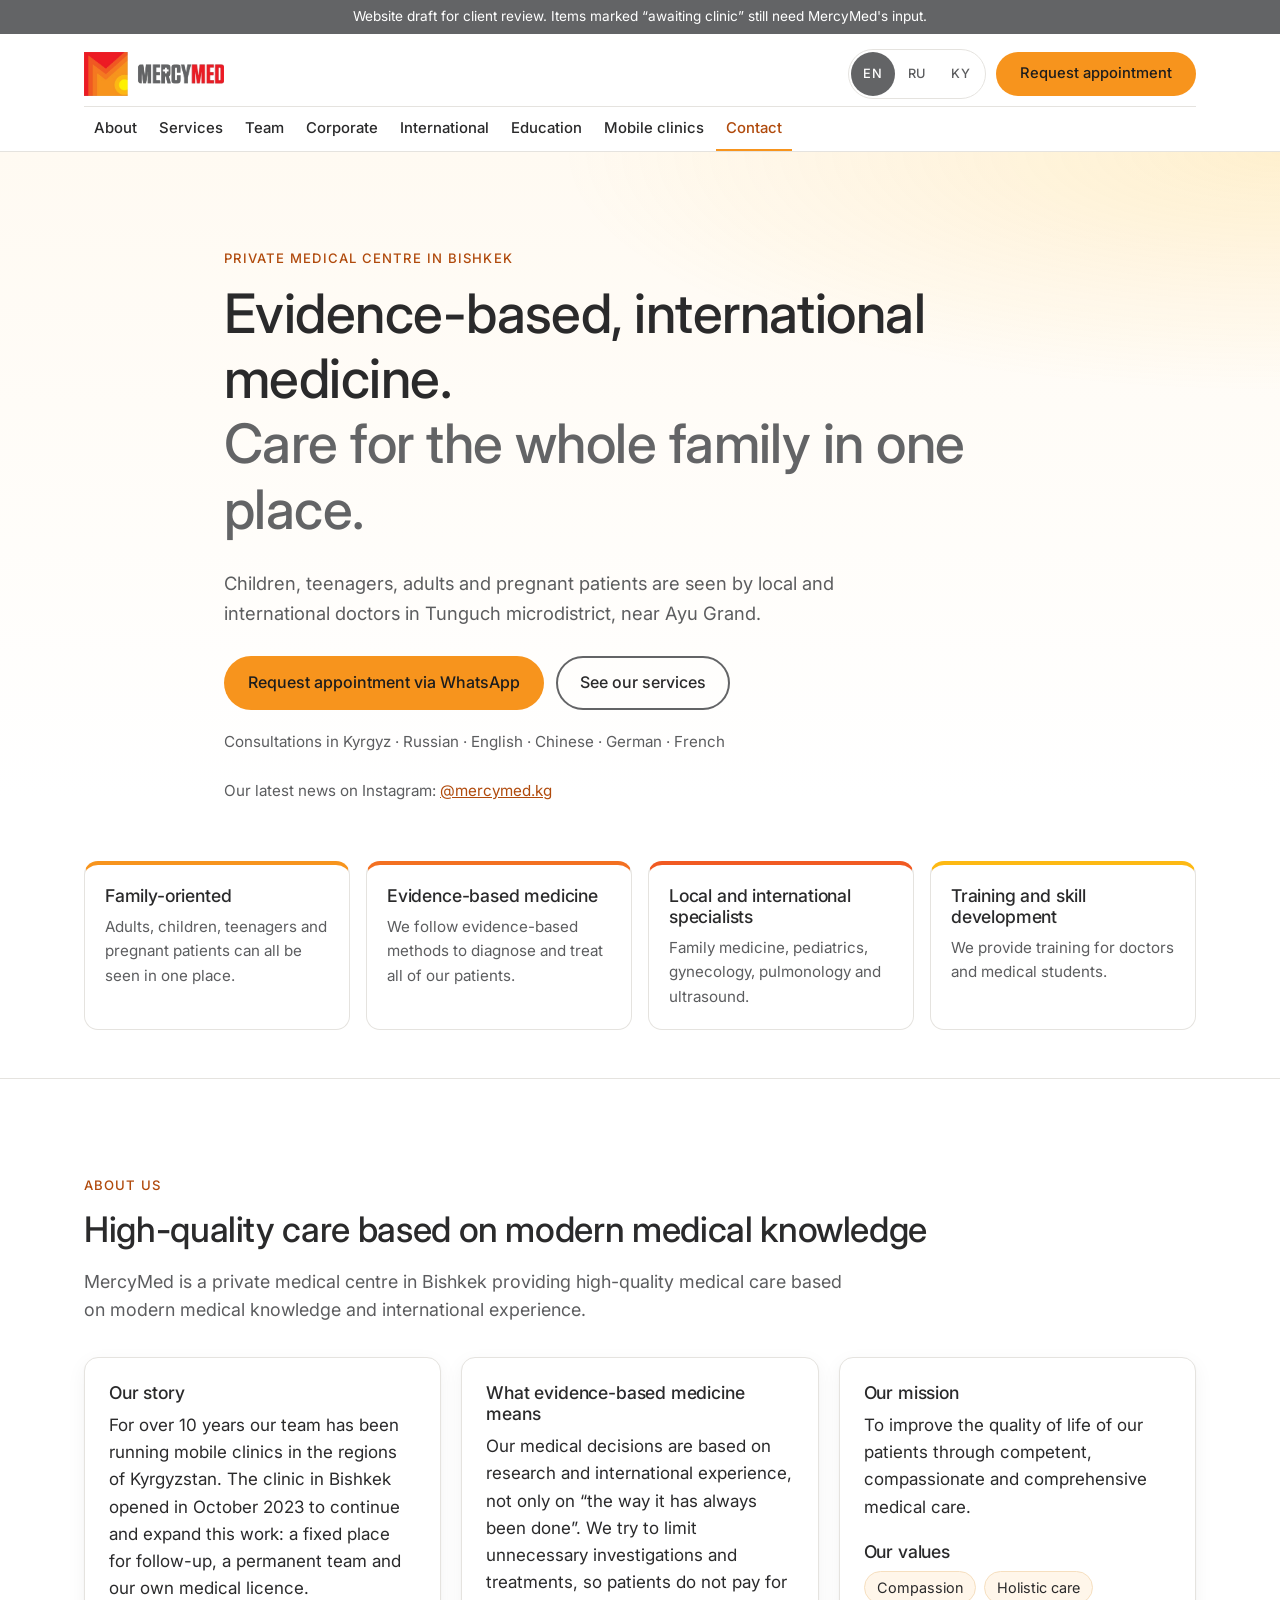
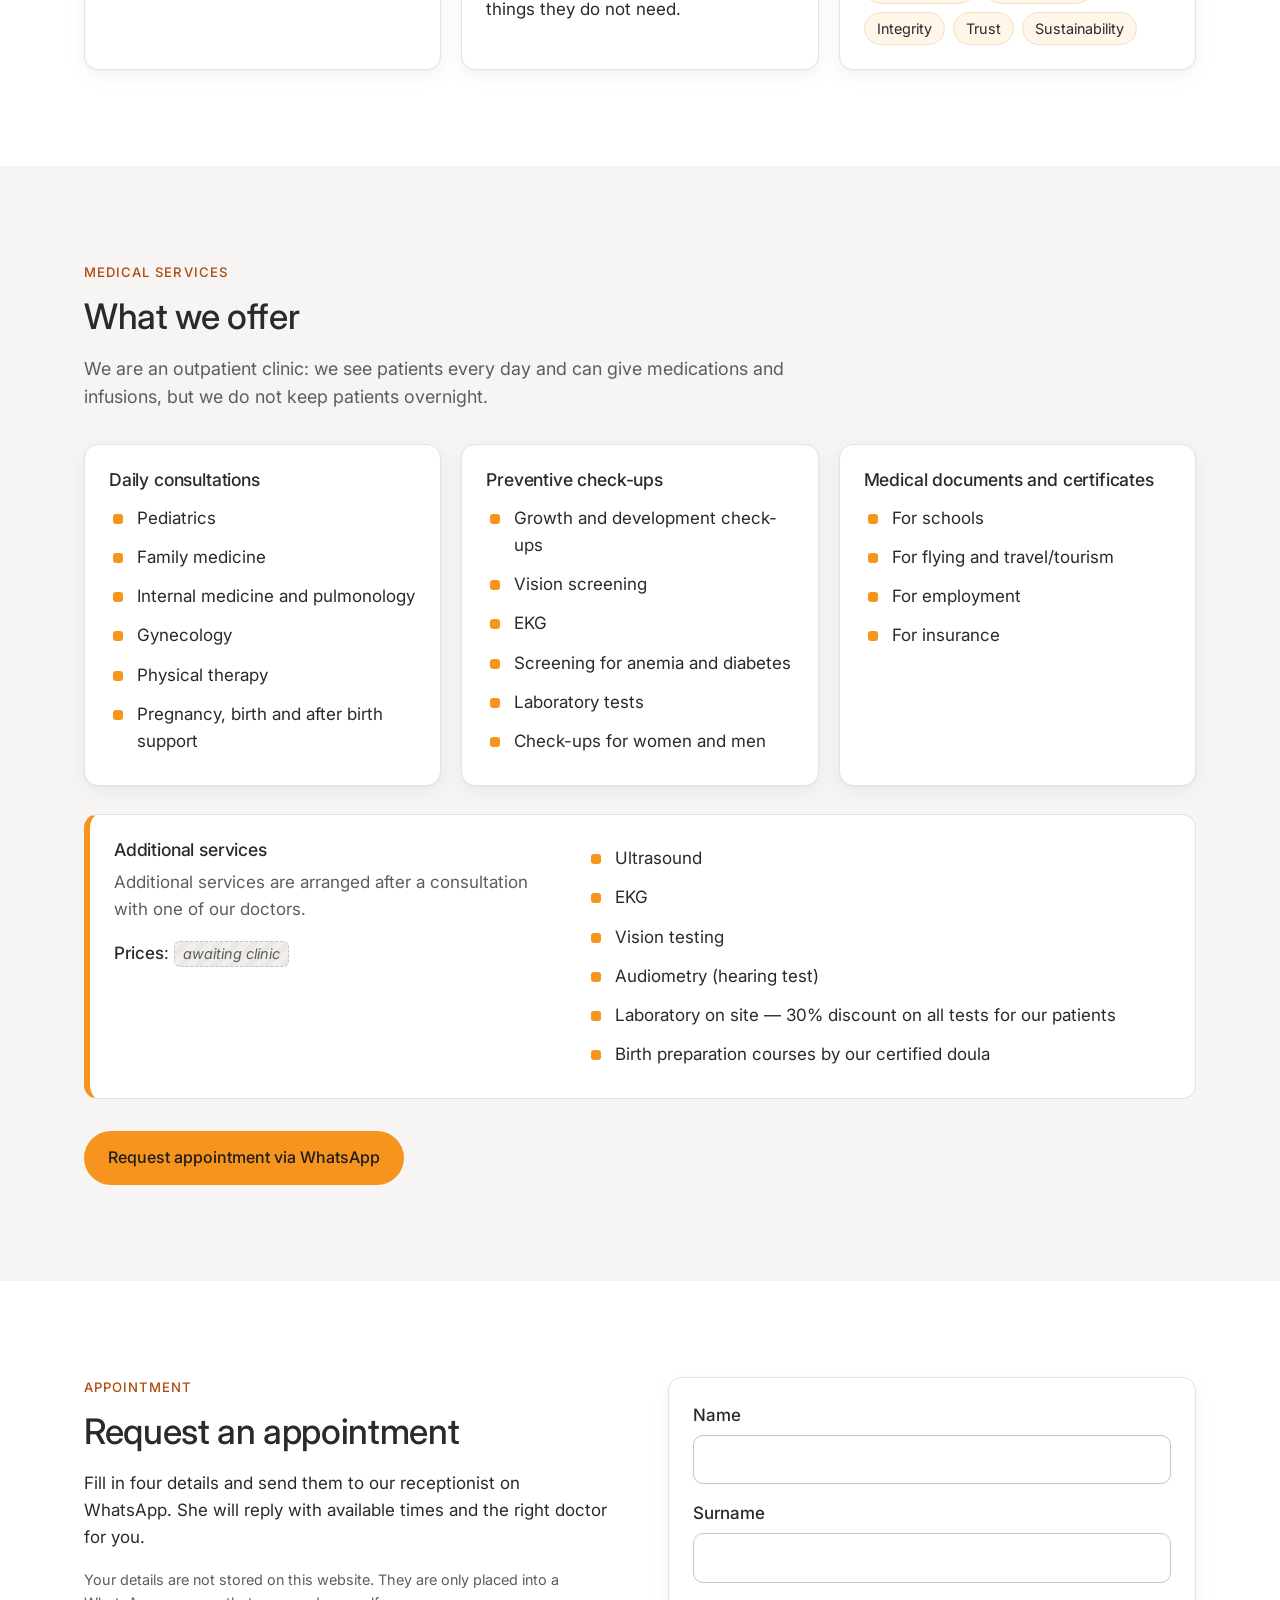
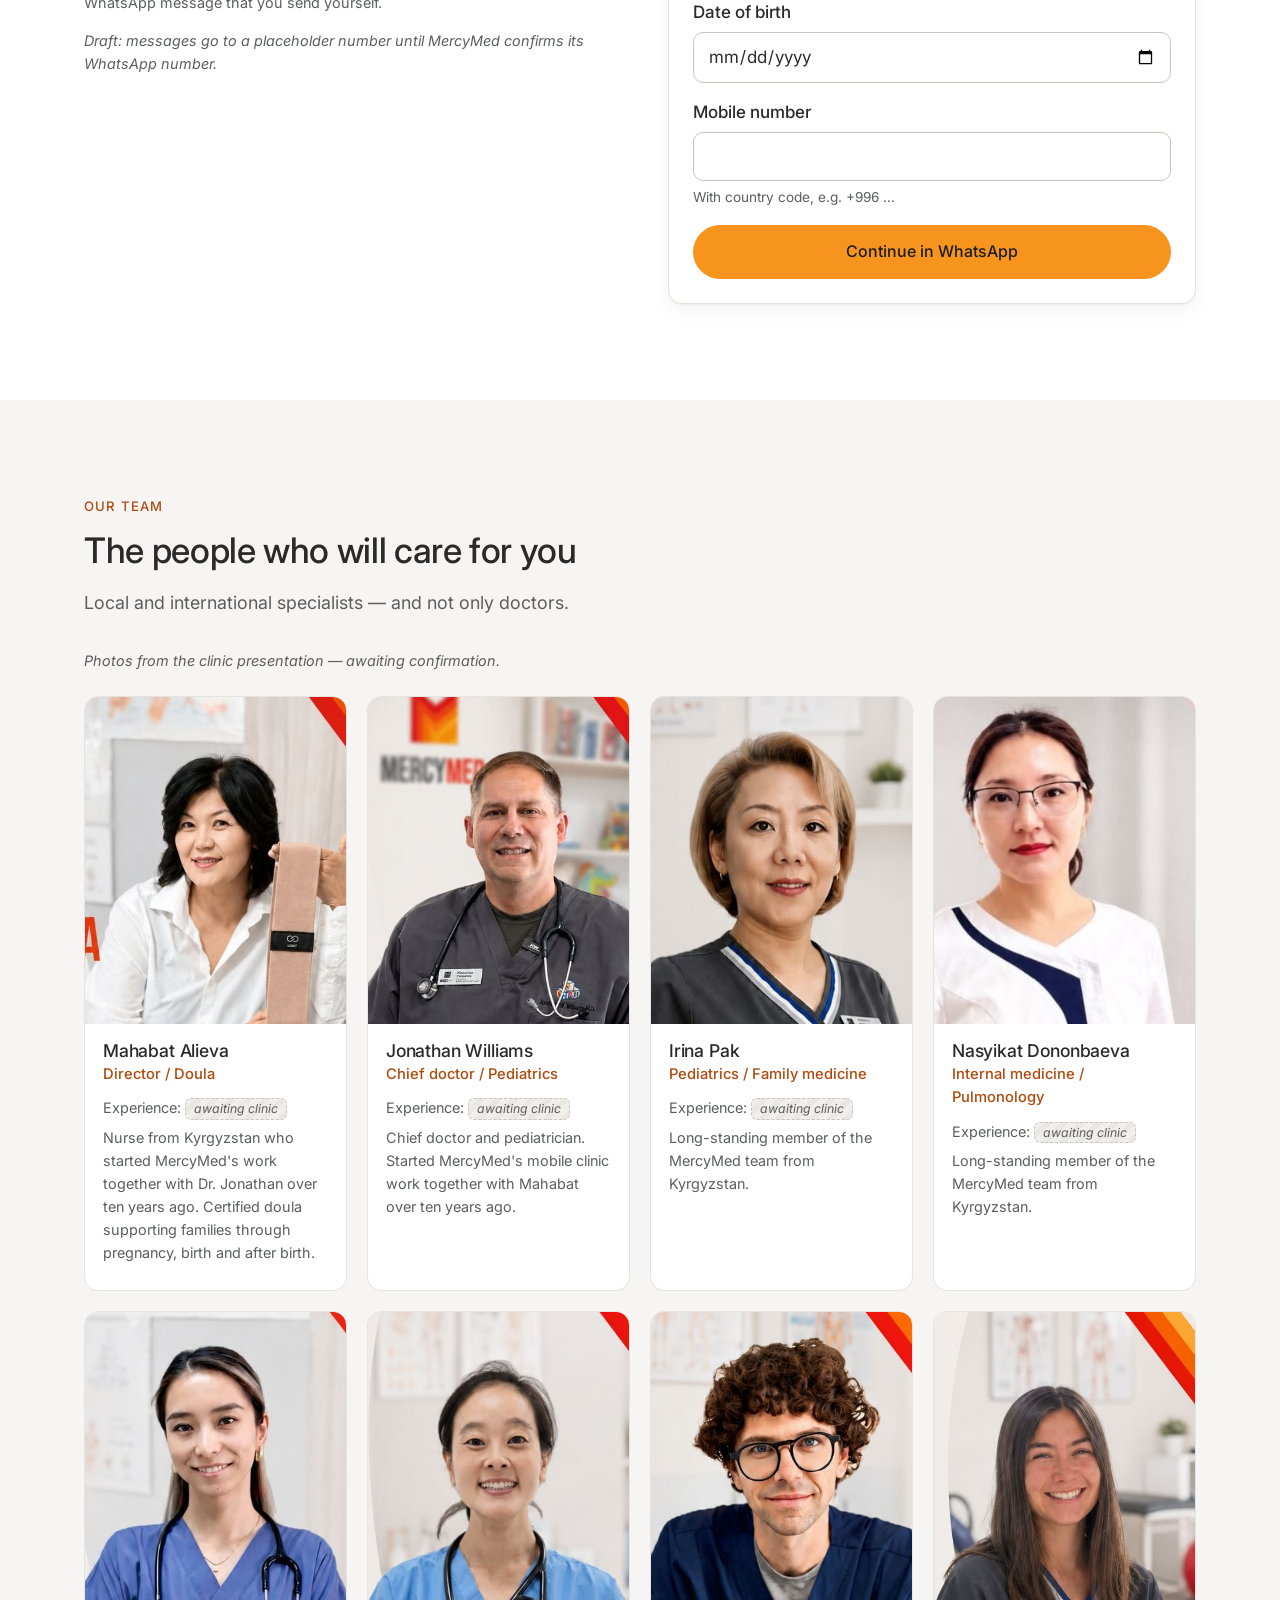
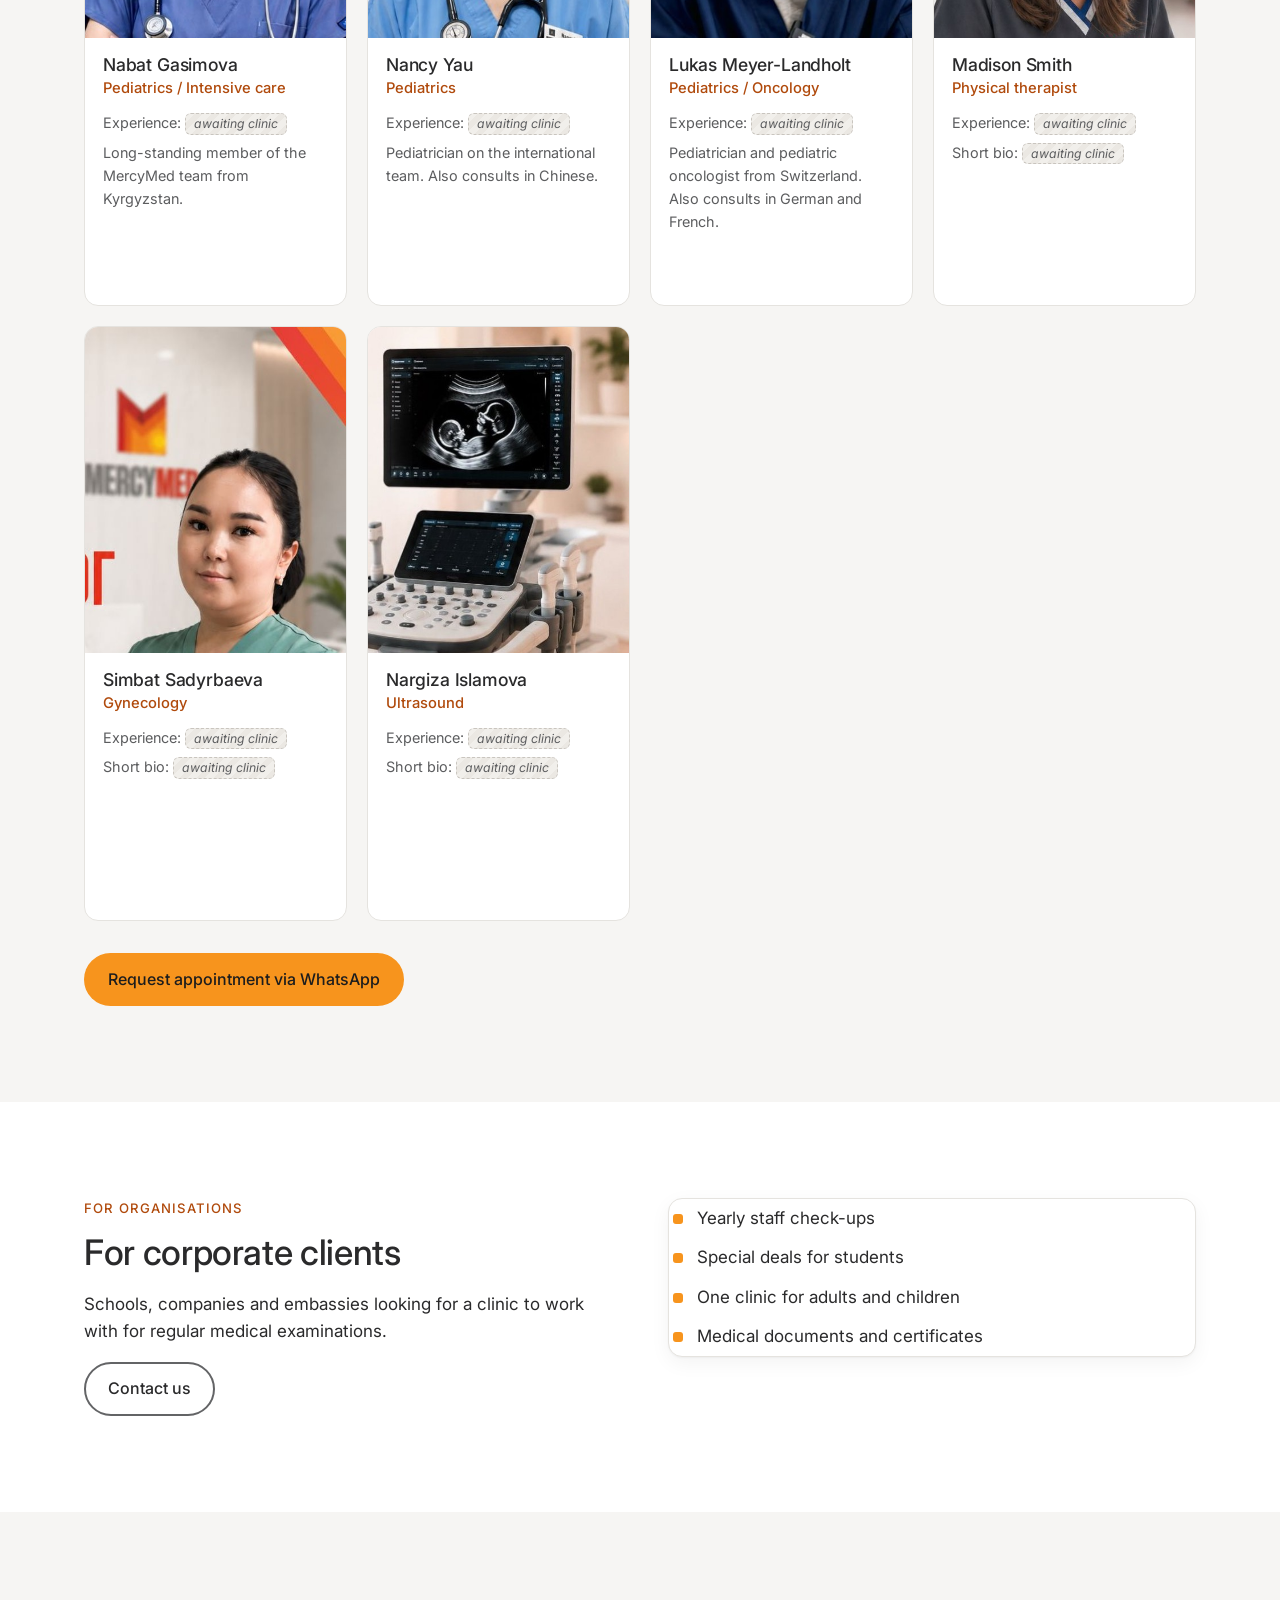
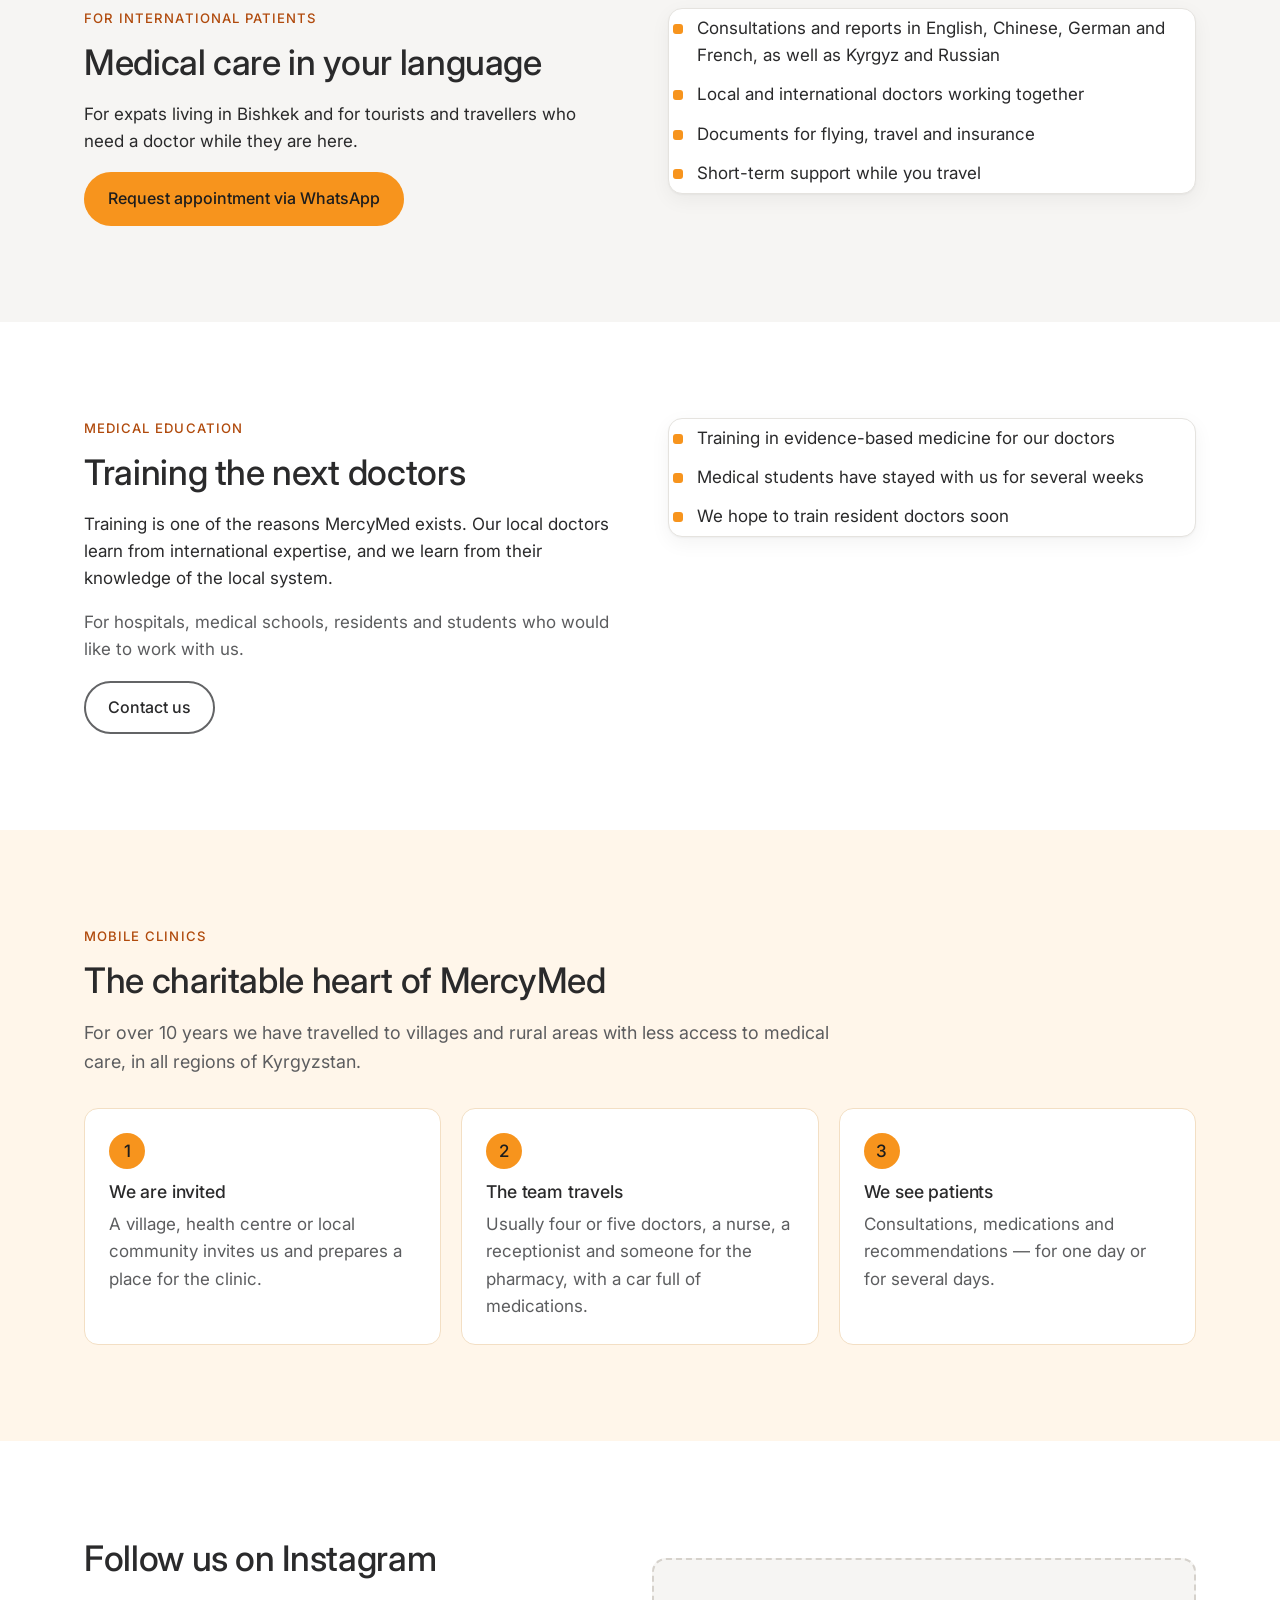
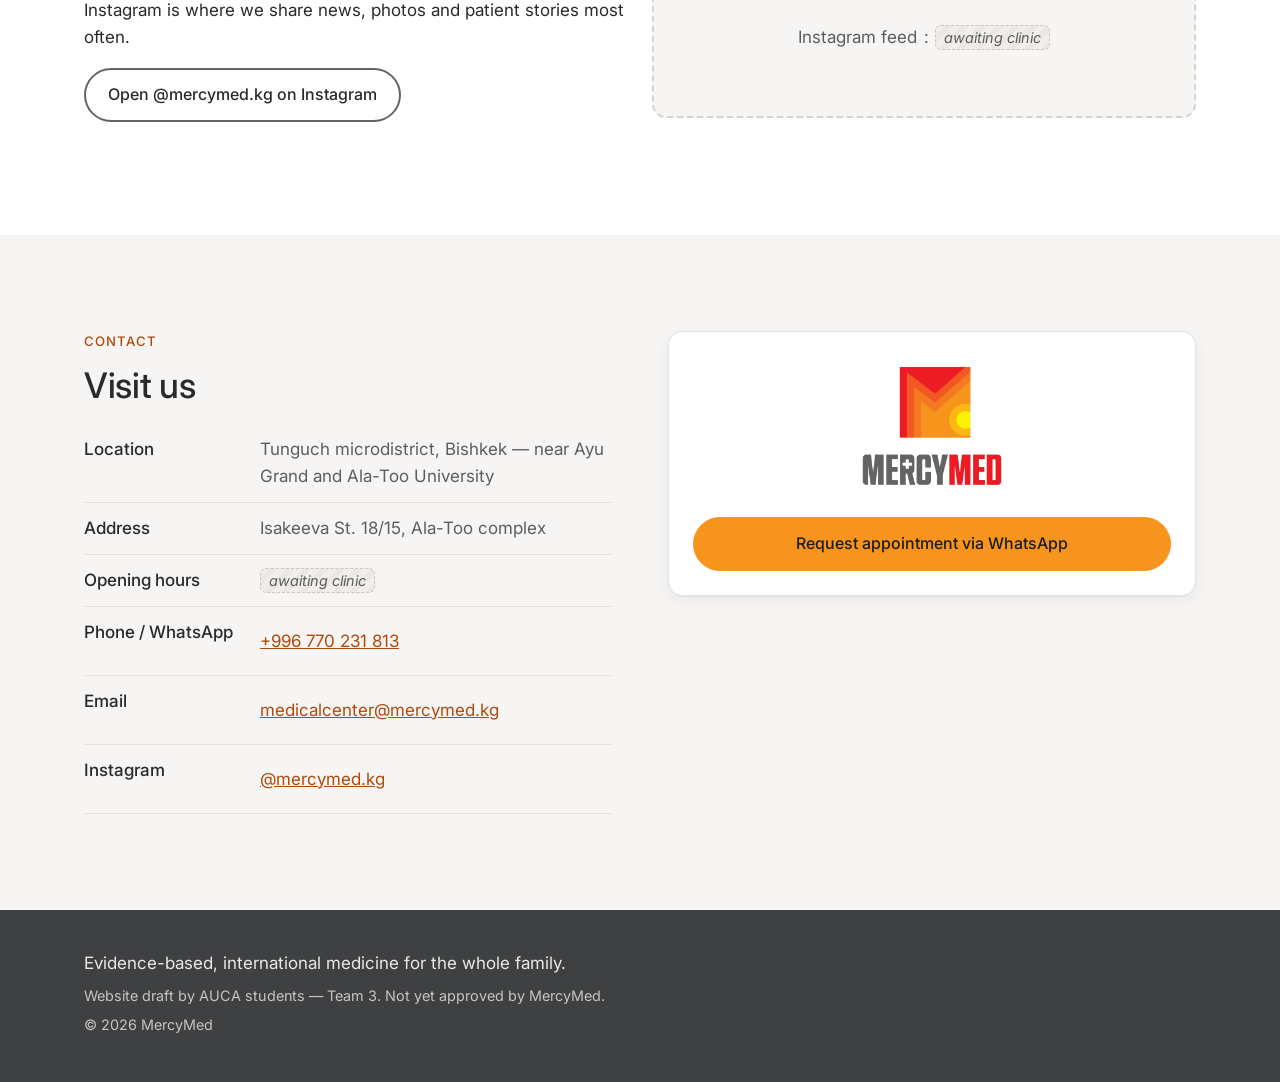
==== commit 0c2c02a8: "Lower font weights to at most 500 (feedback #5) Headings, buttons, kickers, labels and <strong> go f" ====
--- a/hw6/index.html
+++ b/hw6/index.html
@@ -20,7 +20,7 @@
   <link rel="icon" href="assets/logo/logo-stacked.png">
   <link rel="preconnect" href="https://fonts.googleapis.com">
   <link rel="preconnect" href="https://fonts.gstatic.com" crossorigin>
-  <link href="https://fonts.googleapis.com/css2?family=Inter:wght@300;400;500;600&display=swap" rel="stylesheet">
+  <link href="https://fonts.googleapis.com/css2?family=Inter:wght@400;500&display=swap" rel="stylesheet">
   <link rel="stylesheet" href="css/styles.css">
 </head>
 <body>
--- a/hw6/css/styles.css
+++ b/hw6/css/styles.css
@@ -39,10 +39,12 @@
 }
 img { max-width: 100%; display: block; }
 h1, h2, h3 { line-height: 1.2; margin: 0 0 .5em; letter-spacing: -0.01em; }
-h1 { font-weight: 600; font-size: clamp(2rem, 4.6vw, 3.4rem); }
-h2 { font-weight: 600; font-size: clamp(1.6rem, 3vw, 2.2rem); }
-h3 { font-weight: 600; font-size: 1.1rem; }
+h1 { font-weight: 500; font-size: clamp(2rem, 4.6vw, 3.4rem); }
+h2 { font-weight: 500; font-size: clamp(1.6rem, 3vw, 2.2rem); }
+h3 { font-weight: 500; font-size: 1.1rem; }
 p { margin: 0 0 1em; }
+/* The client prefers finer fonts: nothing heavier than 500. */
+strong, b { font-weight: 500; }
 a { color: var(--accent-text); }
 [hidden] { display: none !important; }
 
@@ -88,7 +90,7 @@
   padding: 12px 22px;
   border-radius: 999px;
   border: 2px solid transparent;
-  font: inherit; font-weight: 600; font-size: 1rem;
+  font: inherit; font-weight: 500; font-size: 1rem;
   text-decoration: none;
   cursor: pointer;
   transition: background-color .15s, border-color .15s, color .15s;
@@ -136,7 +138,7 @@
 
 .lang-switch { display: flex; border: 1px solid var(--line); border-radius: 999px; padding: 2px; }
 .lang-switch button {
-  font: inherit; font-size: .8rem; font-weight: 600; letter-spacing: .04em;
+  font: inherit; font-size: .8rem; font-weight: 500; letter-spacing: .04em;
   border: 0; background: none; color: var(--muted);
   min-inline-size: 44px; min-block-size: 44px; border-radius: 999px; cursor: pointer;
 }
@@ -182,7 +184,7 @@
 }
 .hero-inner { max-width: 880px; }
 .eyebrow, .kicker {
-  font-size: .82rem; font-weight: 600; letter-spacing: .08em; text-transform: uppercase;
+  font-size: .82rem; font-weight: 500; letter-spacing: .08em; text-transform: uppercase;
   color: var(--accent-text); margin-bottom: .75rem;
 }
 .hero h1 span { display: block; }
@@ -277,7 +279,7 @@
   content: counter(step);
   display: inline-flex; align-items: center; justify-content: center;
   width: 36px; height: 36px; border-radius: 50%;
-  background: var(--orange-2); color: #1d1d1d; font-weight: 600; margin-bottom: 12px;
+  background: var(--orange-2); color: #1d1d1d; font-weight: 500; margin-bottom: 12px;
 }
 .step p { margin: 0; color: var(--muted); }
 
@@ -294,7 +296,7 @@
 .contact-list { margin: 0; }
 .contact-list > div { display: grid; grid-template-columns: 1fr; gap: 2px; padding: 12px 0; border-bottom: 1px solid var(--line); }
 @media (min-width: 560px) { .contact-list > div { grid-template-columns: 160px 1fr; gap: 16px; } }
-.contact-list dt { font-weight: 600; }
+.contact-list dt { font-weight: 500; }
 .contact-list dd { margin: 0; color: var(--muted); }
 /* Phone, email and Instagram links: at least 44px tall for easy tapping. */
 .contact-link { display: inline-flex; align-items: center; min-block-size: 44px; }
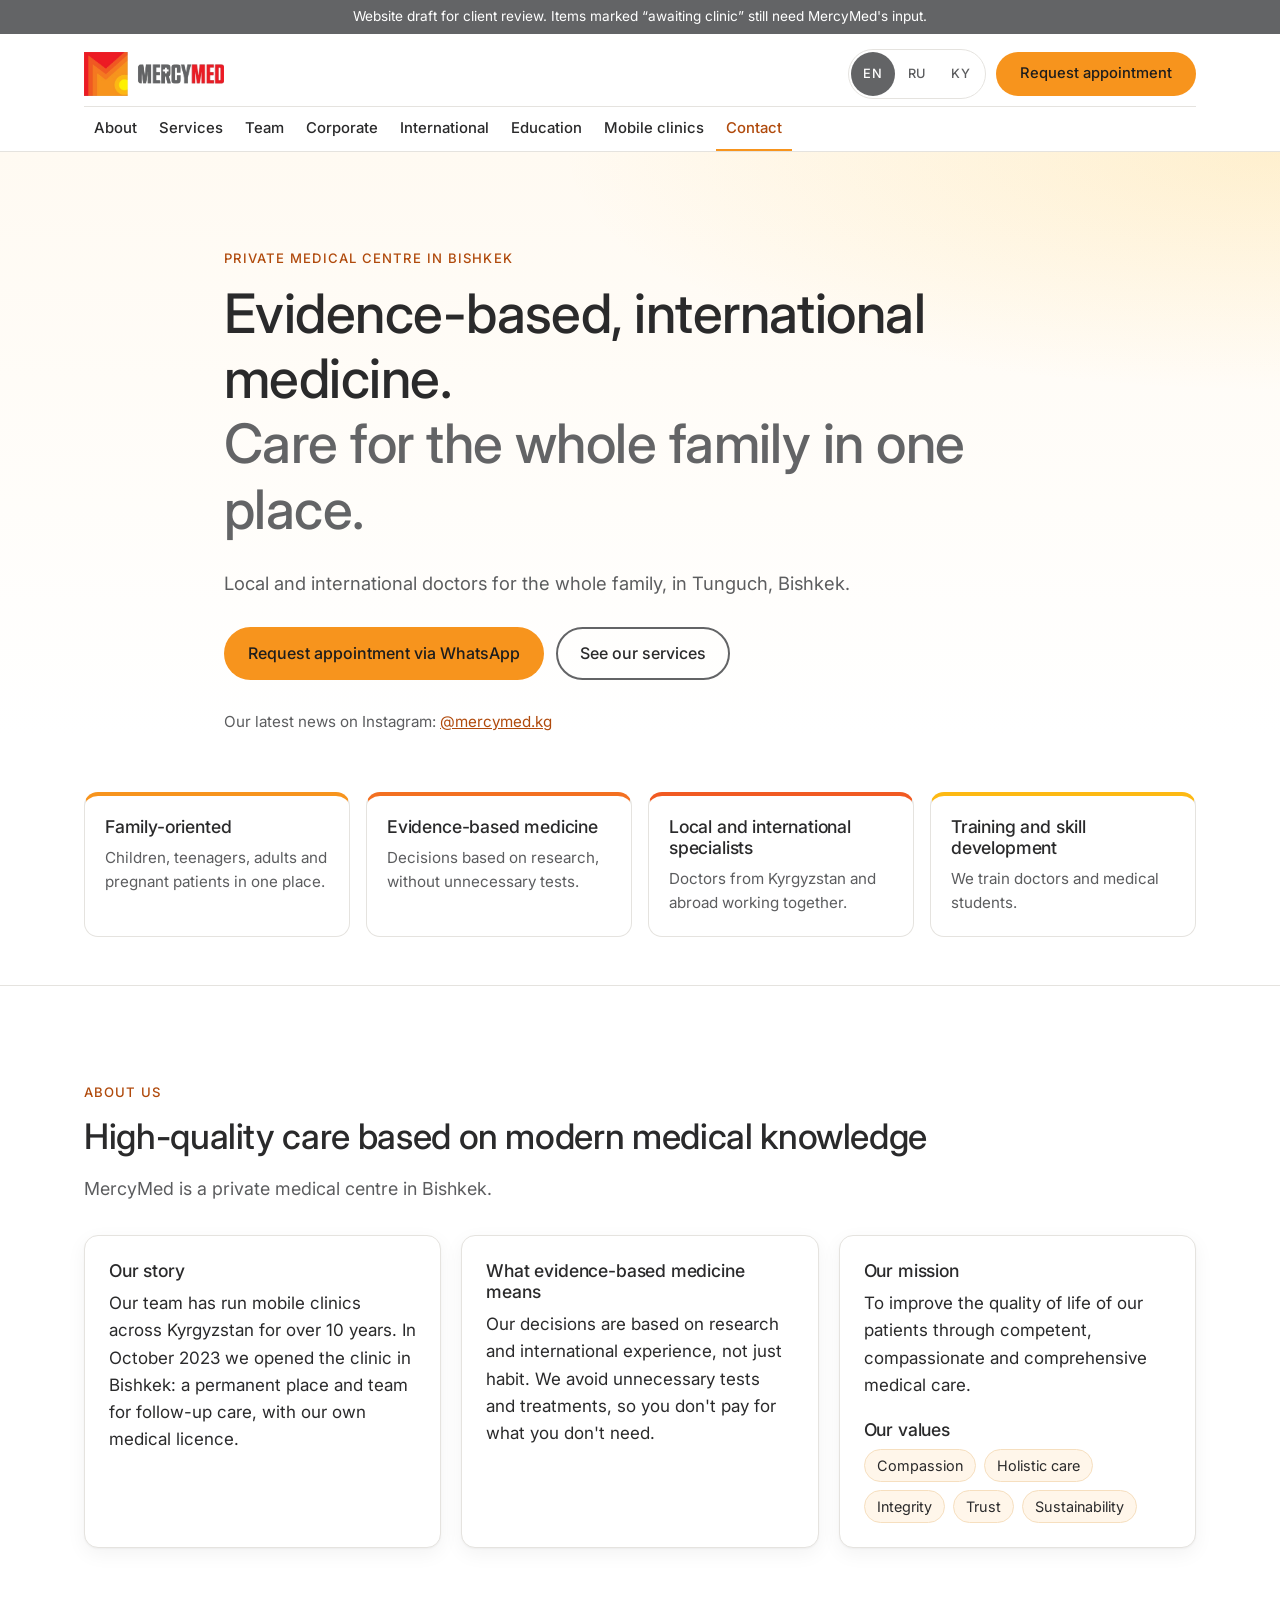
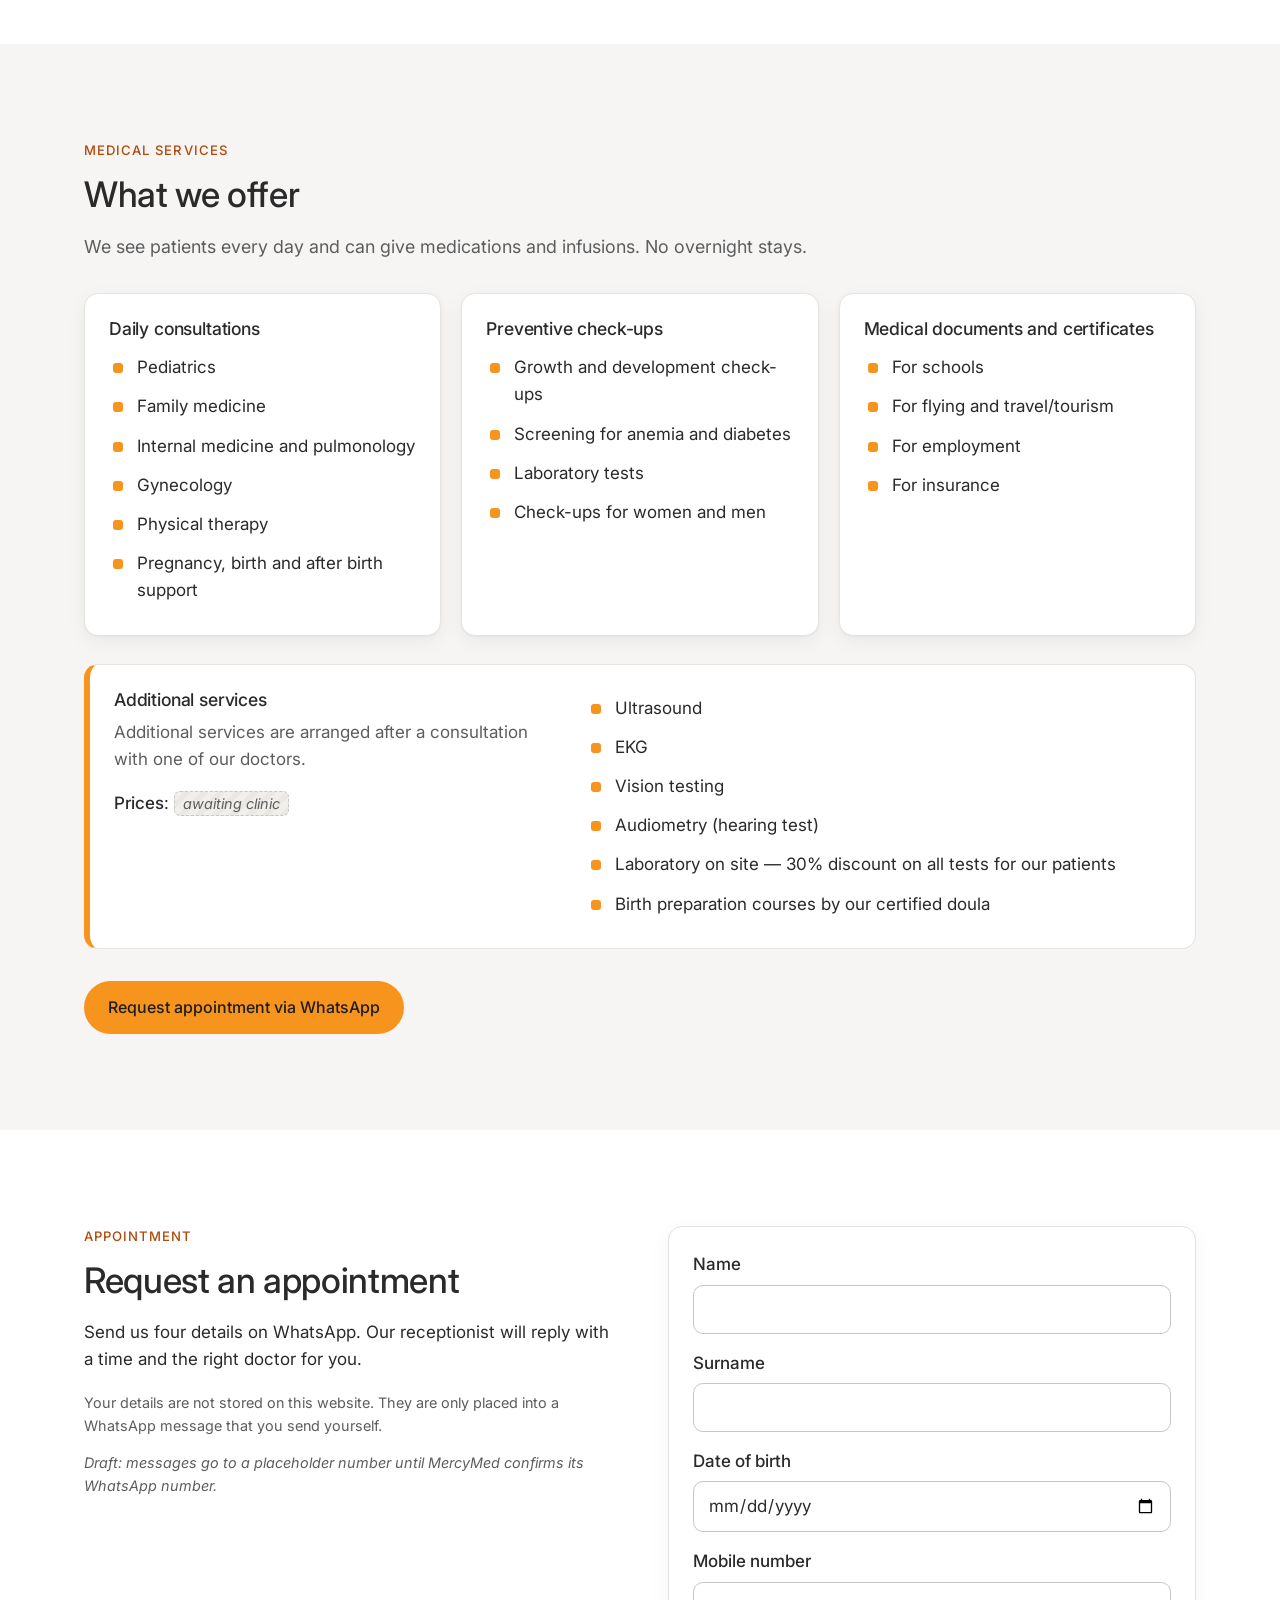
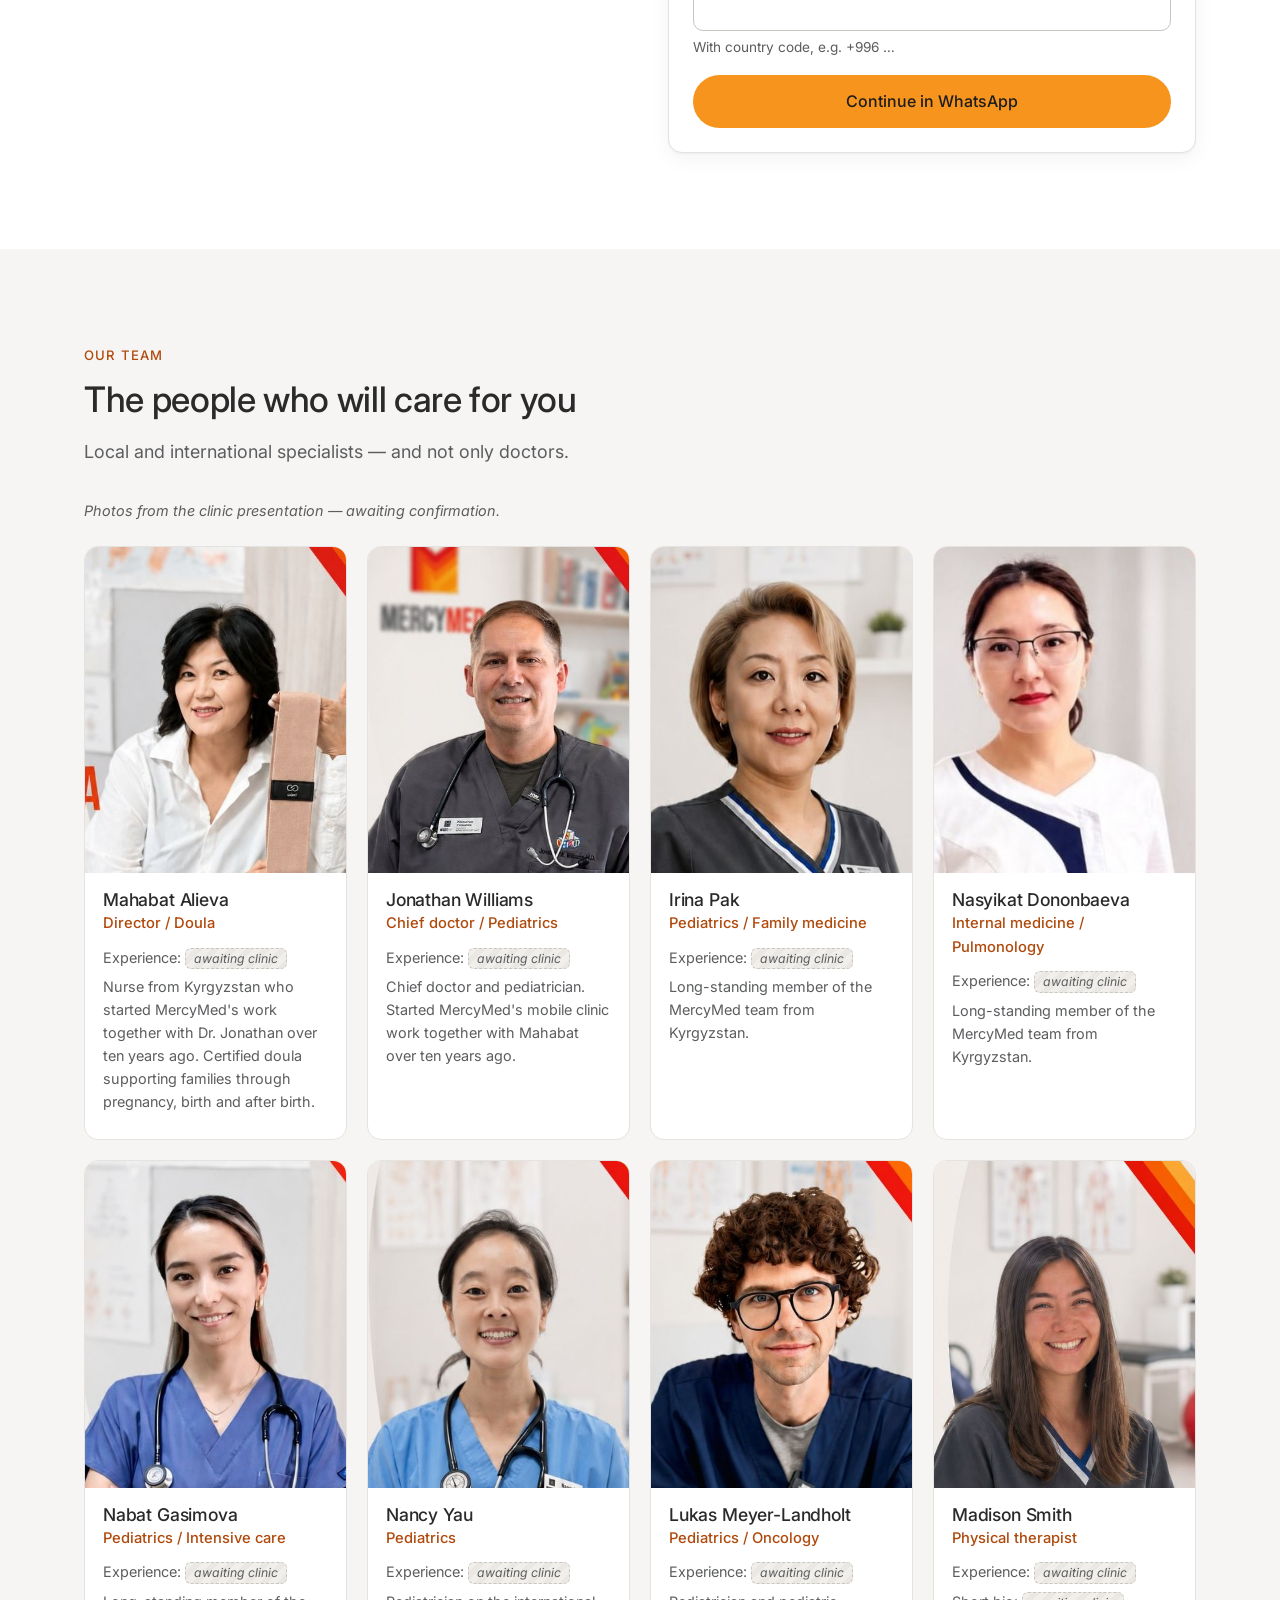
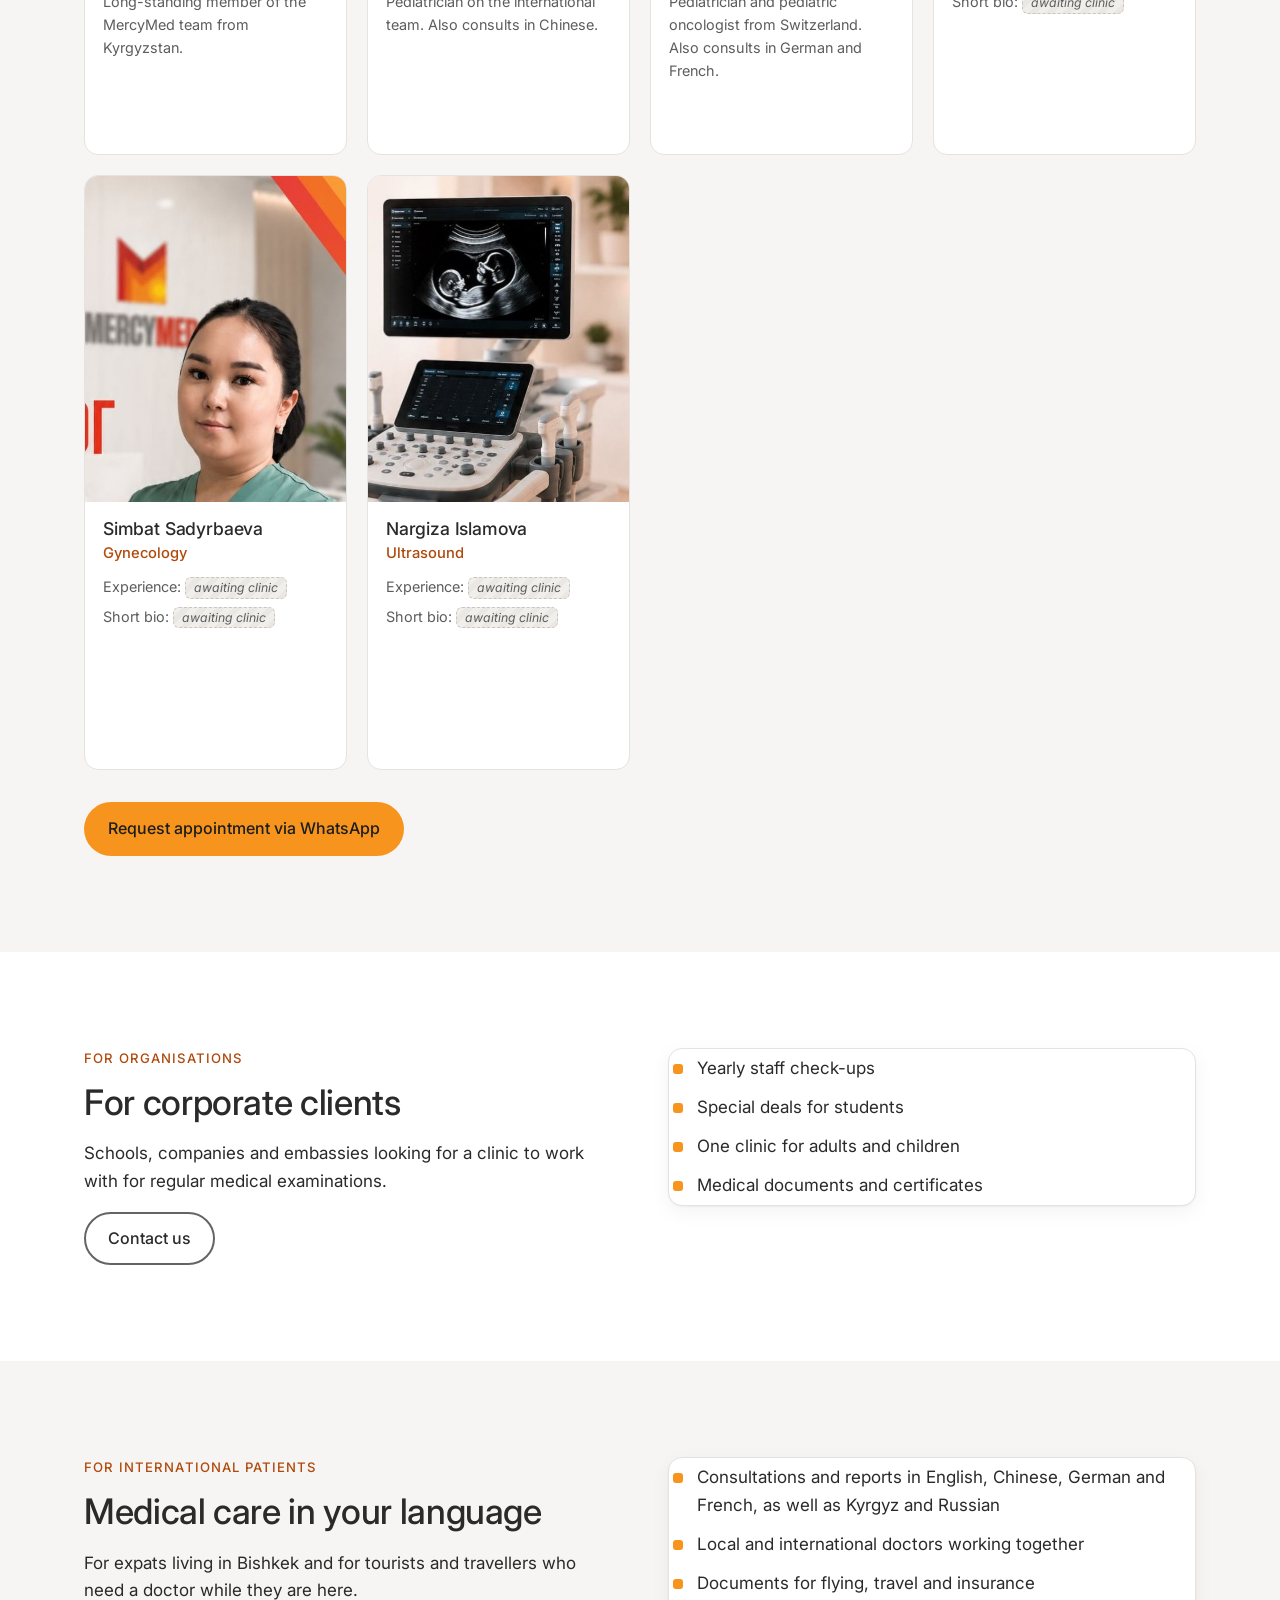
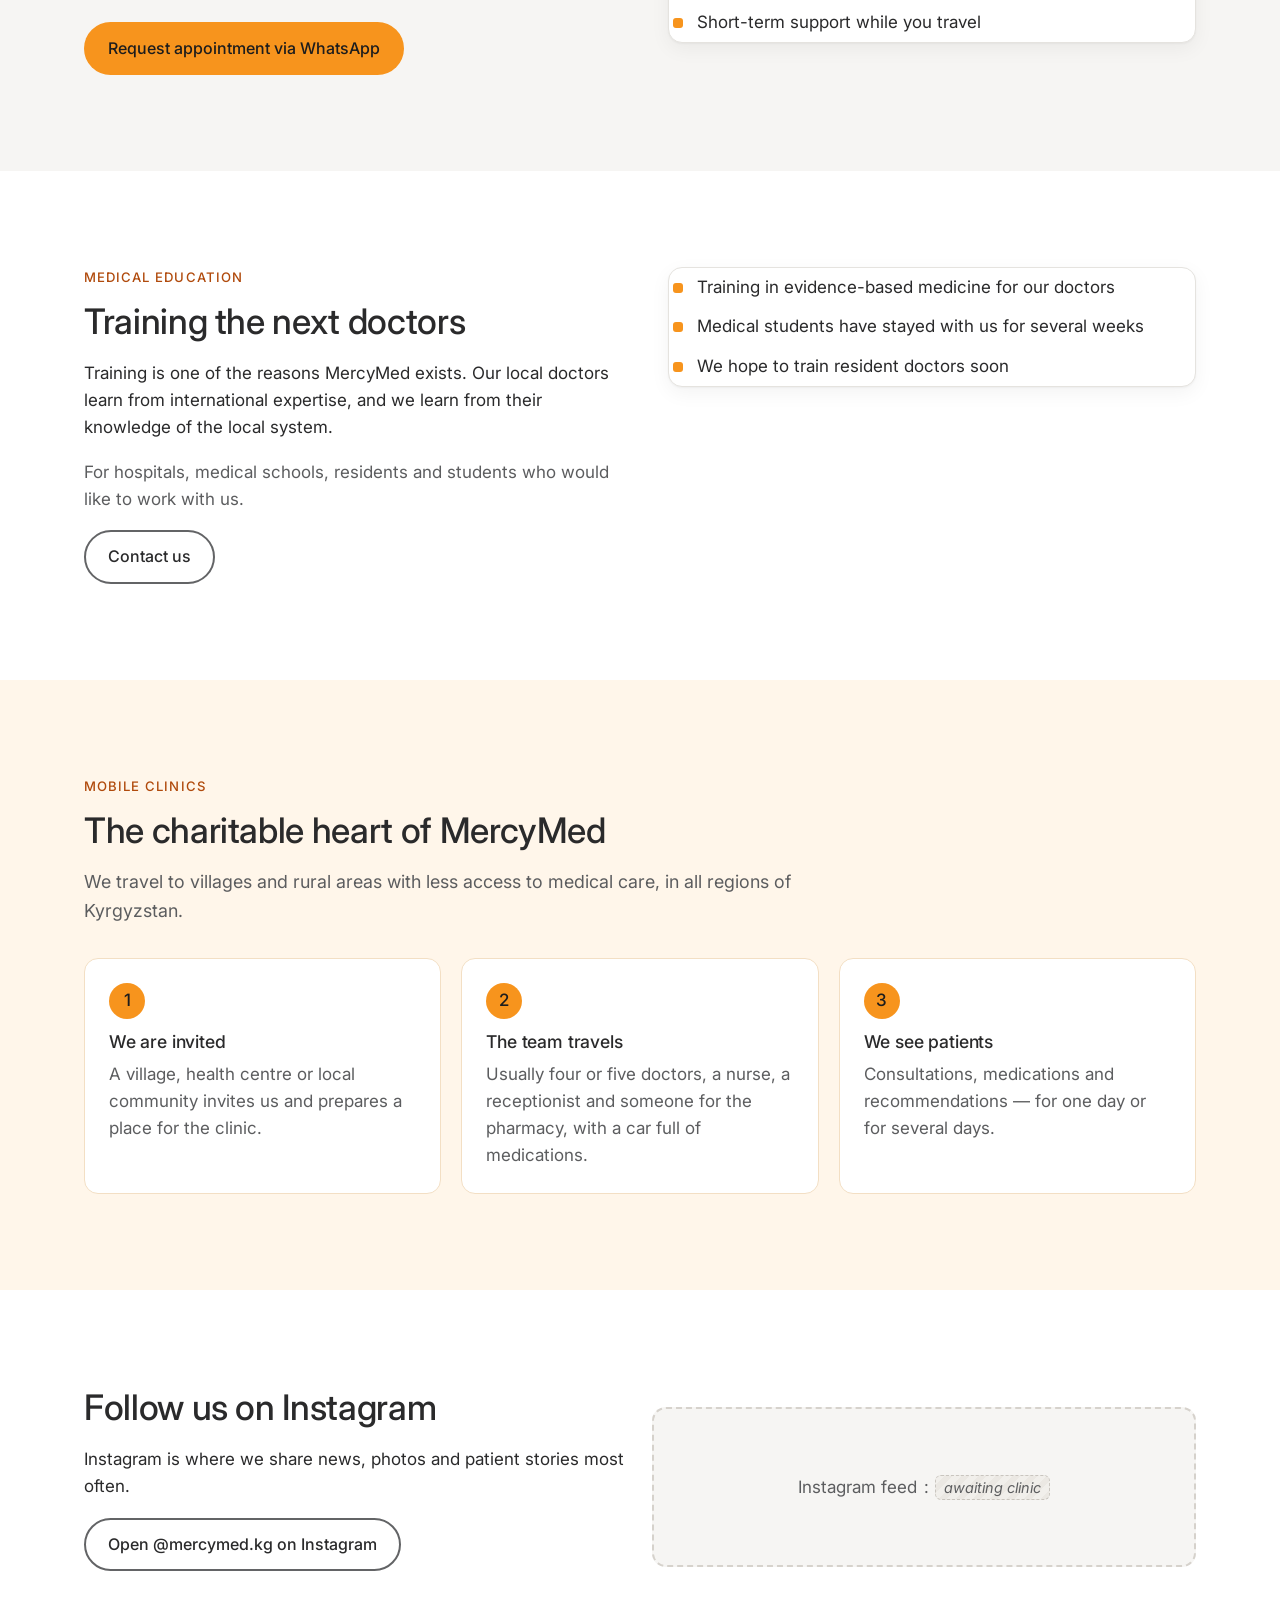
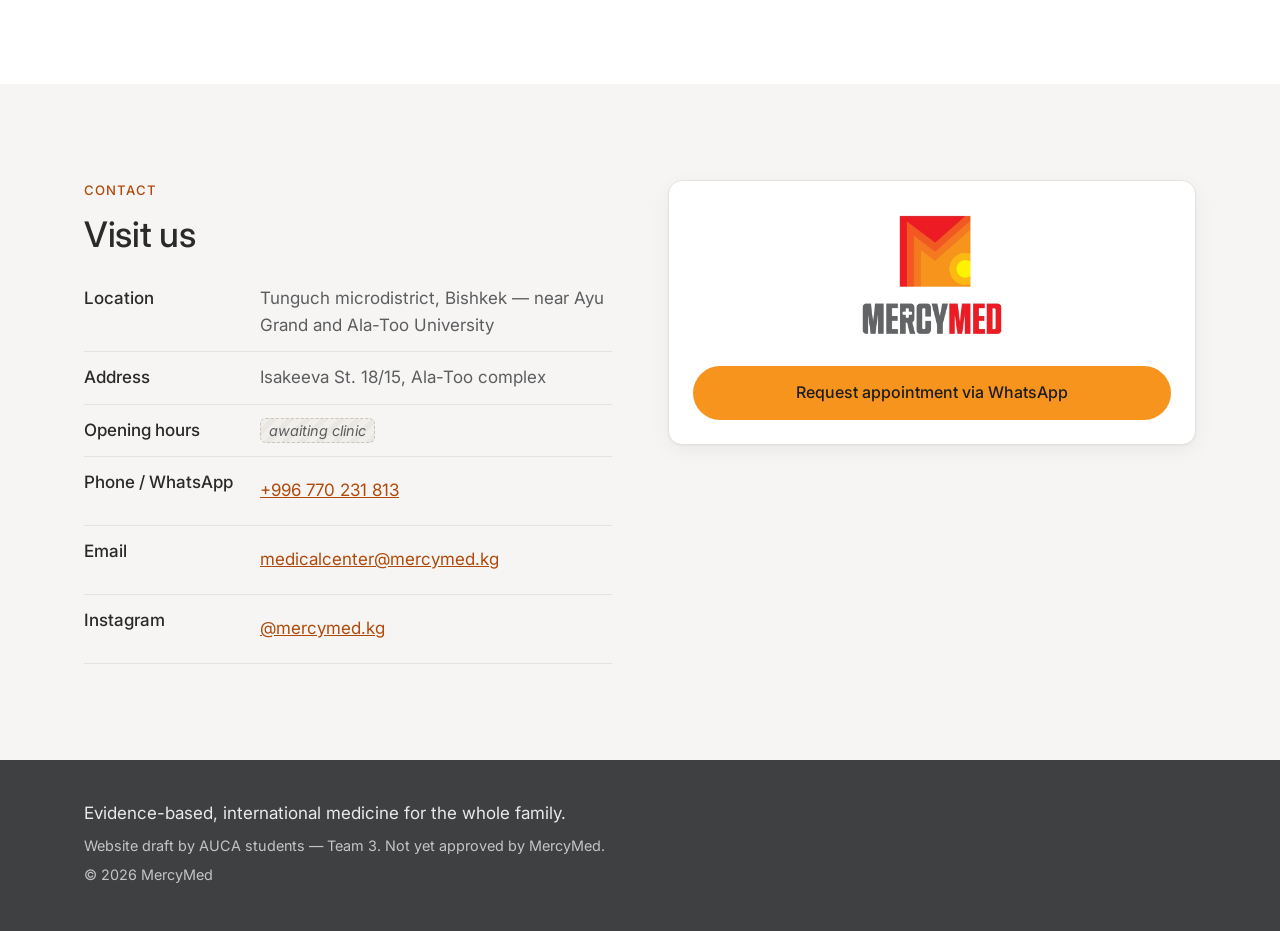
==== commit 8225be8a: "Shorten page text and remove repeats (feedback #6) Approved cuts in EN, RU and KY: shorter hero text" ====
--- a/hw6/index.html
+++ b/hw6/index.html
@@ -80,7 +80,6 @@
           <a class="btn btn-primary" href="#appointment" data-t="hero.cta"></a>
           <a class="btn btn-ghost" href="#services" data-t="hero.secondary"></a>
         </div>
-        <p class="hero-langs"><span data-t="hero.langsLabel"></span> <span data-list="hero.langs" data-join=" · "></span></p>
         <p class="hero-langs"><span data-t="hero.instaLabel"></span> <span data-setting="instagramUrl" data-link="url" data-link-label="instagramHandle"></span></p>
       </div>
       <div class="container">
